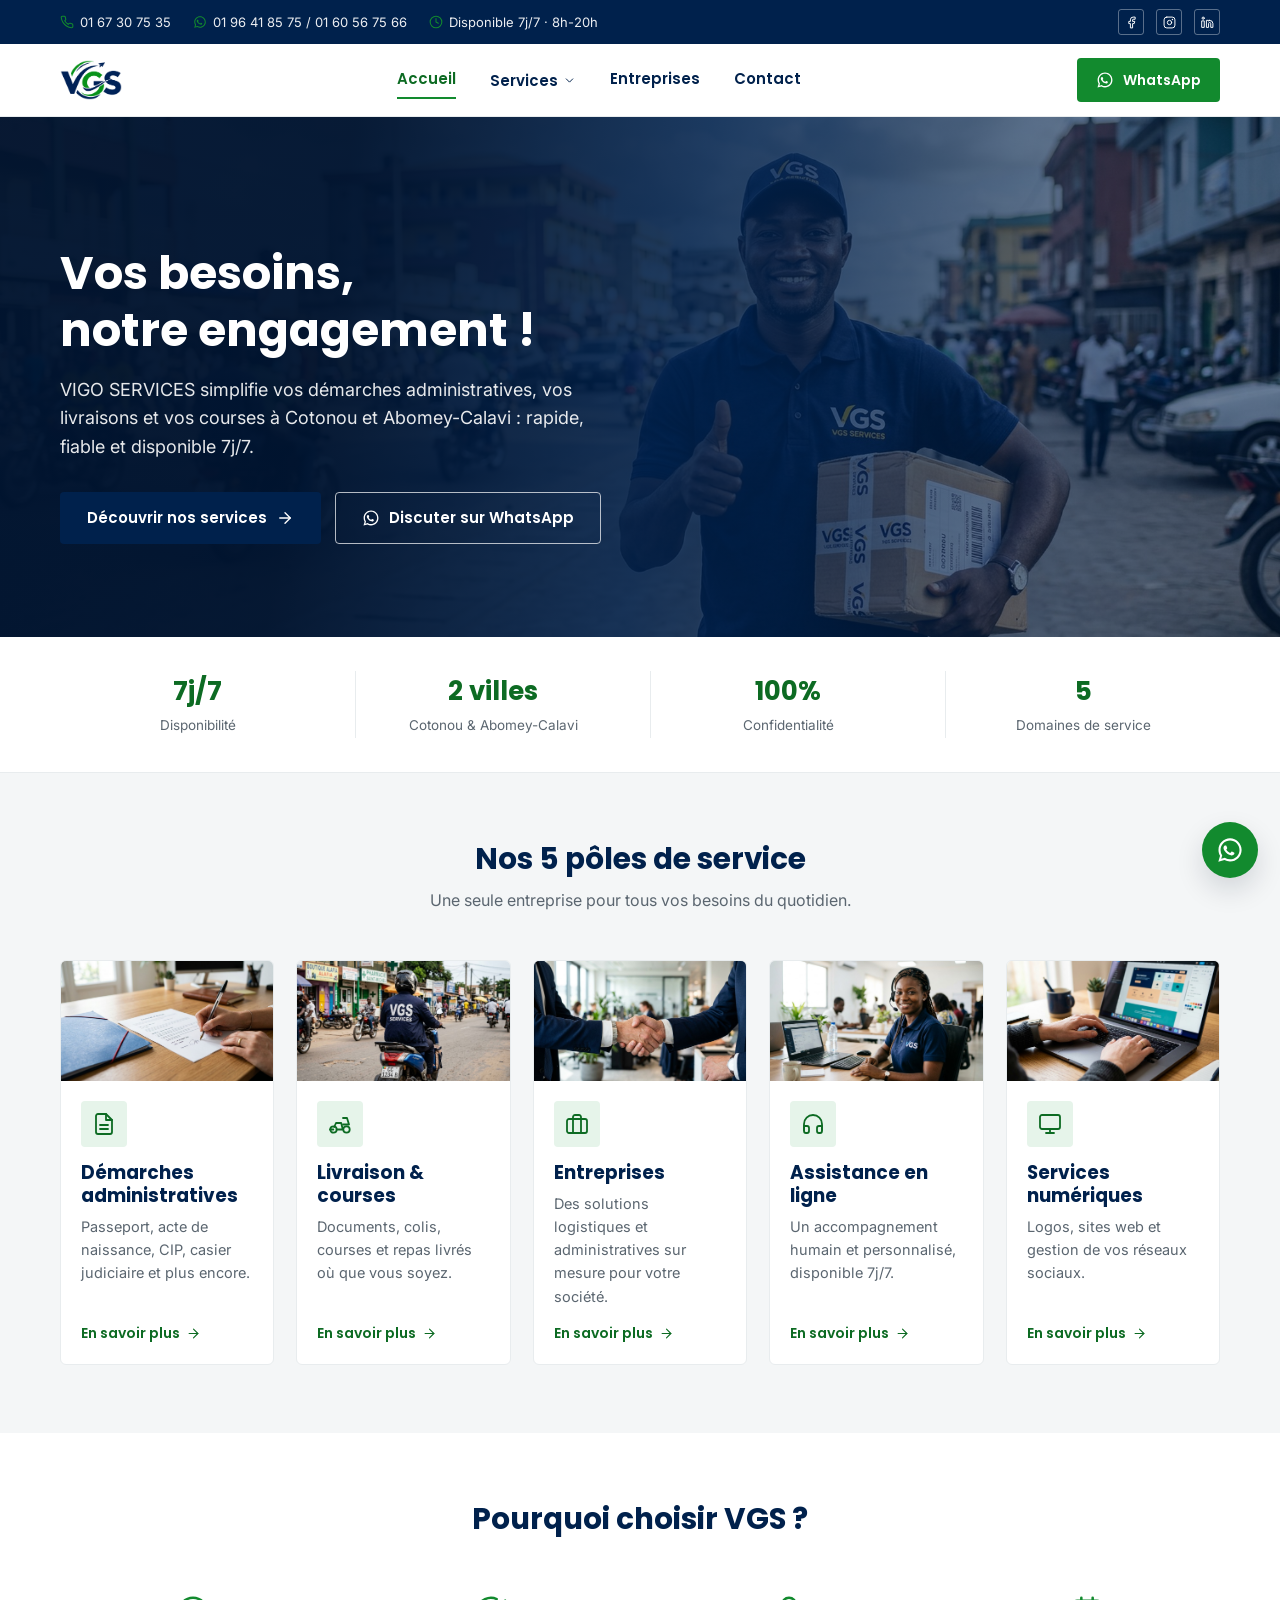
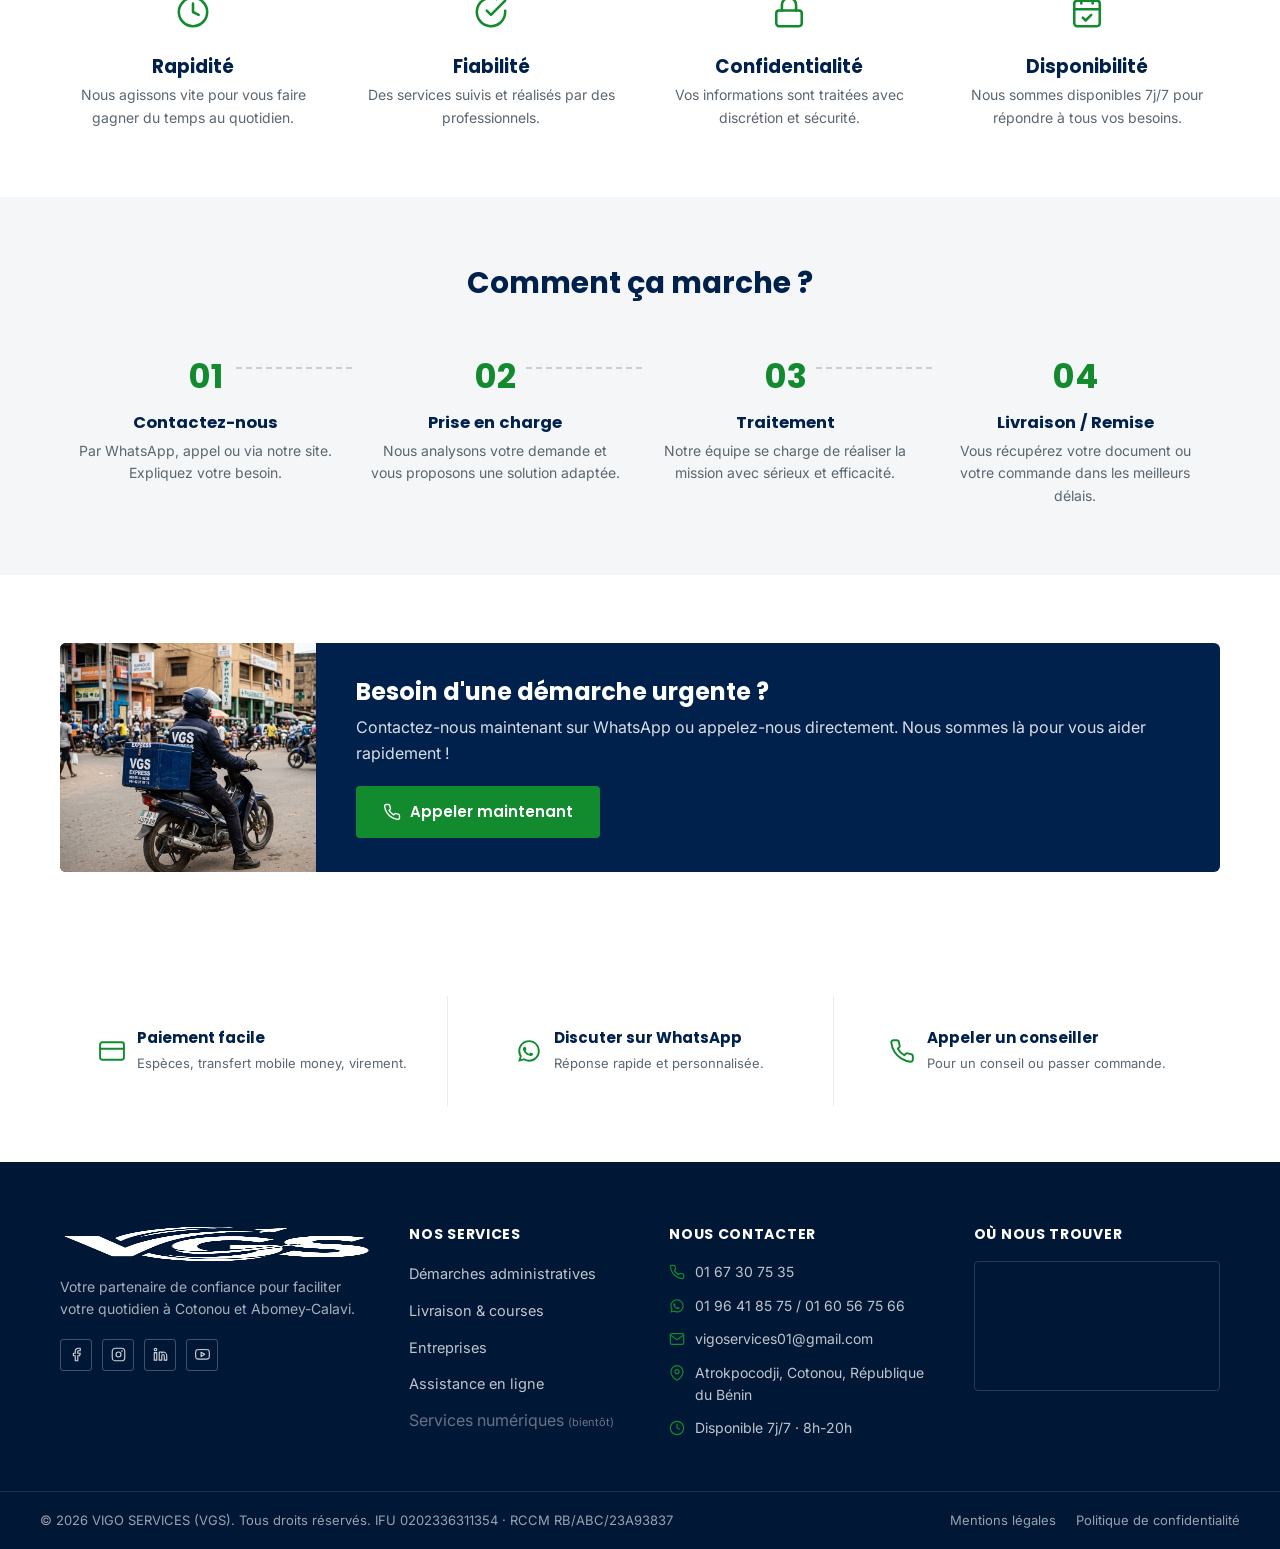
==== index.html @ 1e2d9917 "tz" ====
<!DOCTYPE html>
<html lang="fr">
<head>
<meta charset="UTF-8">
<meta name="viewport" content="width=device-width, initial-scale=1.0">
<title>VIGO SERVICES (VGS) | Vos besoins, notre engagement</title>
<meta name="description" content="VIGO SERVICES facilite vos démarches administratives, vos livraisons et vos courses à Cotonou et Abomey-Calavi. Rapide, fiable, disponible 7j/7.">
<meta name="theme-color" content="#00214C">
<link rel="canonical" href="/">
<meta property="og:type" content="website">
<meta property="og:site_name" content="VIGO SERVICES (VGS)">
<meta property="og:locale" content="fr_FR">
<meta property="og:title" content="VIGO SERVICES (VGS) | Vos besoins, notre engagement">
<meta property="og:description" content="VIGO SERVICES facilite vos démarches administratives, vos livraisons et vos courses à Cotonou et Abomey-Calavi. Rapide, fiable, disponible 7j/7.">
<meta property="og:url" content="/">
<meta property="og:image" content="assets/img/hero-accueil.jpg">
<meta name="twitter:card" content="summary_large_image">
<meta name="twitter:title" content="VIGO SERVICES (VGS) | Vos besoins, notre engagement">
<meta name="twitter:description" content="VIGO SERVICES facilite vos démarches administratives, vos livraisons et vos courses à Cotonou et Abomey-Calavi. Rapide, fiable, disponible 7j/7.">
<meta name="twitter:image" content="assets/img/hero-accueil.jpg">
<link rel="icon" href="assets/img/logo.png">
<link rel="stylesheet" href="styles/main.css">
<link rel="preconnect" href="https://fonts.googleapis.com">
<link rel="preconnect" href="https://fonts.gstatic.com" crossorigin>
<link href="https://fonts.googleapis.com/css2?family=Poppins:wght@600;700&family=Inter:wght@400;500;600&display=swap" rel="stylesheet">
<script type="application/ld+json">
{
  "@context": "https://schema.org",
  "@type": "LocalBusiness",
  "name": "VIGO SERVICES (VGS)",
  "image": "assets/img/hero-accueil.jpg",
  "telephone": "+2290167307535",
  "email": "vigoservices01@gmail.com",
  "address": {
    "@type": "PostalAddress",
    "streetAddress": "Atrokpocodji",
    "addressLocality": "Cotonou",
    "addressCountry": "BJ"
  },
  "areaServed": [
    "Cotonou",
    "Abomey-Calavi"
  ],
  "openingHoursSpecification": {
    "@type": "OpeningHoursSpecification",
    "dayOfWeek": [
      "Monday",
      "Tuesday",
      "Wednesday",
      "Thursday",
      "Friday",
      "Saturday",
      "Sunday"
    ],
    "opens": "08:00",
    "closes": "20:00"
  },
  "url": "/"
}
</script>
</head>
<body>

  <div class="topbar">
    <div class="container">
      <div class="topbar__group">
        <span class="topbar__item"><svg class="icon" aria-hidden="true"><use href="assets/icons.svg#icon-phone"></use></svg><a href="tel:+2290167307535">01 67 30 75 35</a></span>
        <span class="topbar__item"><svg class="icon" aria-hidden="true"><use href="assets/icons.svg#icon-whatsapp"></use></svg><a href="https://wa.me/2290196418575" target="_blank" rel="noopener">01 96 41 85 75 / 01 60 56 75 66</a></span>
        <span class="topbar__item"><svg class="icon" aria-hidden="true"><use href="assets/icons.svg#icon-clock"></use></svg>Disponible 7j/7 · 8h-20h</span>
      </div>
      <div class="topbar__social">
        <a href="#" aria-label="Facebook"><svg class="icon" aria-hidden="true"><use href="assets/icons.svg#icon-facebook"></use></svg></a>
        <a href="#" aria-label="Instagram"><svg class="icon" aria-hidden="true"><use href="assets/icons.svg#icon-instagram"></use></svg></a>
        <a href="#" aria-label="LinkedIn"><svg class="icon" aria-hidden="true"><use href="assets/icons.svg#icon-linkedin"></use></svg></a>
      </div>
    </div>
  </div>

  <header class="header">
    <div class="container">
      <a class="header__logo" href="index.html">
        <img src="assets/img/logo.png" alt="VIGO SERVICES (VGS)" width="640" height="413">
      </a>
      <nav class="nav" aria-label="Navigation principale"><a class="nav__link is-active" href="index.html">Accueil</a>
        <div class="nav__dropdown">
          <button class="nav__dropdown-toggle" aria-haspopup="true" aria-expanded="false" aria-controls="services-menu">Services <svg class="icon" aria-hidden="true"><use href="assets/icons.svg#icon-chevron-down"></use></svg></button>
          <div class="nav__dropdown-menu" id="services-menu">
            <a href="pages/services-administratifs/index.html">Démarches administratives</a><a href="pages/livraison-courses/index.html">Livraison & Courses</a><span class="nav__dropdown-menu-disabled">Services numériques <span class="badge-soon">(bientôt)</span></span>
          </div>
        </div><a class="nav__link" href="pages/entreprises/index.html">Entreprises</a><a class="nav__link" href="pages/contact/index.html">Contact</a></nav>
      <div class="header__actions">
        <a class="btn btn--accent btn--sm" href="https://wa.me/2290196418575" target="_blank" rel="noopener"><svg class="icon" aria-hidden="true"><use href="assets/icons.svg#icon-whatsapp"></use></svg> WhatsApp</a>
        <button class="header__burger" aria-label="Ouvrir le menu"><svg class="icon" aria-hidden="true"><use href="assets/icons.svg#icon-menu"></use></svg></button>
      </div>
    </div>
  </header>
  
  <div class="mobile-nav">
    <div class="mobile-nav__top">
      <img src="assets/img/logo.png" alt="VGS" width="640" height="413">
      <button class="mobile-nav__close" aria-label="Fermer le menu"><svg class="icon" aria-hidden="true"><use href="assets/icons.svg#icon-close"></use></svg></button>
    </div>
    <a class="mobile-nav__link" href="index.html">Accueil</a>
    <div class="mobile-nav__link">Services</div>
    <div class="mobile-nav__sub">
      <a href="pages/services-administratifs/index.html">Démarches administratives</a>
      <a href="pages/livraison-courses/index.html">Livraison & Courses</a>
    </div>
    <a class="mobile-nav__link" href="pages/entreprises/index.html">Entreprises</a>
    <a class="mobile-nav__link" href="pages/contact/index.html">Contact</a>
    <div class="mobile-nav__cta">
      <a class="btn btn--accent btn--block" href="https://wa.me/2290196418575" target="_blank" rel="noopener"><svg class="icon" aria-hidden="true"><use href="assets/icons.svg#icon-whatsapp"></use></svg> Discuter sur WhatsApp</a>
    </div>
  </div>

  <main>
  <section class="hero">
    <div class="hero__bg" style="background-image:url('assets/img/hero-accueil.jpg')"></div>
    <div class="hero__overlay"></div>
    <div class="container">
      <div class="hero__content">
        <h1>Vos besoins,<br>notre engagement !</h1>
        <p>VIGO SERVICES simplifie vos démarches administratives, vos livraisons et vos courses à Cotonou et Abomey-Calavi : rapide, fiable et disponible 7j/7.</p>
        <div class="hero__actions">
          <a class="btn btn--primary" href="pages/services-administratifs/index.html">Découvrir nos services <svg class="icon" aria-hidden="true"><use href="assets/icons.svg#icon-arrow-right"></use></svg></a>
          <a class="btn btn--outline-light" href="https://wa.me/2290196418575" target="_blank" rel="noopener"><svg class="icon" aria-hidden="true"><use href="assets/icons.svg#icon-whatsapp"></use></svg> Discuter sur WhatsApp</a>
        </div>
      </div>
    </div>
  </section>

  <section class="stats">
    <div class="container">
      <div class="stats__item"><span class="stats__num">7j/7</span><span class="stats__label">Disponibilité</span></div>
      <div class="stats__item"><span class="stats__num">2 villes</span><span class="stats__label">Cotonou & Abomey-Calavi</span></div>
      <div class="stats__item"><span class="stats__num">100%</span><span class="stats__label">Confidentialité</span></div>
      <div class="stats__item"><span class="stats__num">5</span><span class="stats__label">Domaines de service</span></div>
    </div>
  </section>

  <section class="section section--alt">
    <div class="container">
      <div class="section-head">
        <h2>Nos 5 pôles de service</h2>
        <p>Une seule entreprise pour tous vos besoins du quotidien.</p>
      </div>
      <div class="card-grid card-grid--5">
        <div class="svc-card">
          <div class="svc-card__photo"><img src="assets/img/card-administratif.jpg" alt="Démarches administratives" width="1000" height="562" loading="lazy" decoding="async"></div>
          <div class="svc-card__body">
            <div class="svc-card__icon"><svg class="icon" aria-hidden="true"><use href="assets/icons.svg#icon-document"></use></svg></div>
            <h3>Démarches administratives</h3>
            <p>Passeport, acte de naissance, CIP, casier judiciaire et plus encore.</p>
            <a class="link-arrow" href="pages/services-administratifs/index.html">En savoir plus <svg class="icon" aria-hidden="true"><use href="assets/icons.svg#icon-arrow-right"></use></svg></a>
          </div>
        </div>
        <div class="svc-card">
          <div class="svc-card__photo"><img src="assets/img/card-livraison.jpg" alt="Livraison et courses" width="1000" height="562" loading="lazy" decoding="async"></div>
          <div class="svc-card__body">
            <div class="svc-card__icon"><svg class="icon" aria-hidden="true"><use href="assets/icons.svg#icon-delivery"></use></svg></div>
            <h3>Livraison & courses</h3>
            <p>Documents, colis, courses et repas livrés où que vous soyez.</p>
            <a class="link-arrow" href="pages/livraison-courses/index.html">En savoir plus <svg class="icon" aria-hidden="true"><use href="assets/icons.svg#icon-arrow-right"></use></svg></a>
          </div>
        </div>
        <div class="svc-card">
          <div class="svc-card__photo"><img src="assets/img/card-entreprises.jpg" alt="Entreprises" width="1000" height="562" loading="lazy" decoding="async"></div>
          <div class="svc-card__body">
            <div class="svc-card__icon"><svg class="icon" aria-hidden="true"><use href="assets/icons.svg#icon-building"></use></svg></div>
            <h3>Entreprises</h3>
            <p>Des solutions logistiques et administratives sur mesure pour votre société.</p>
            <a class="link-arrow" href="pages/entreprises/index.html">En savoir plus <svg class="icon" aria-hidden="true"><use href="assets/icons.svg#icon-arrow-right"></use></svg></a>
          </div>
        </div>
        <div class="svc-card">
          <div class="svc-card__photo"><img src="assets/img/card-assistance.jpg" alt="Assistance en ligne" width="1000" height="562" loading="lazy" decoding="async"></div>
          <div class="svc-card__body">
            <div class="svc-card__icon"><svg class="icon" aria-hidden="true"><use href="assets/icons.svg#icon-headset"></use></svg></div>
            <h3>Assistance en ligne</h3>
            <p>Un accompagnement humain et personnalisé, disponible 7j/7.</p>
            <a class="link-arrow" href="pages/contact/index.html">En savoir plus <svg class="icon" aria-hidden="true"><use href="assets/icons.svg#icon-arrow-right"></use></svg></a>
          </div>
        </div>
        <div class="svc-card">
          <div class="svc-card__photo"><img src="assets/img/card-numerique.jpg" alt="Services numériques" width="1000" height="562" loading="lazy" decoding="async"></div>
          <div class="svc-card__body">
            <div class="svc-card__icon"><svg class="icon" aria-hidden="true"><use href="assets/icons.svg#icon-monitor"></use></svg></div>
            <h3>Services numériques</h3>
            <p>Logos, sites web et gestion de vos réseaux sociaux.</p>
            <a class="link-arrow" href="pages/contact/index.html">En savoir plus <svg class="icon" aria-hidden="true"><use href="assets/icons.svg#icon-arrow-right"></use></svg></a>
          </div>
        </div>
      </div>
    </div>
  </section>

  <section class="section">
    <div class="container">
      <div class="section-head">
        <h2>Pourquoi choisir VGS ?</h2>
      </div>
      <div class="pillars">
        <div class="pillar">
          <div class="pillar__icon"><svg class="icon" aria-hidden="true"><use href="assets/icons.svg#icon-clock"></use></svg></div>
          <h3>Rapidité</h3>
          <p>Nous agissons vite pour vous faire gagner du temps au quotidien.</p>
        </div>
        <div class="pillar">
          <div class="pillar__icon"><svg class="icon" aria-hidden="true"><use href="assets/icons.svg#icon-check-circle"></use></svg></div>
          <h3>Fiabilité</h3>
          <p>Des services suivis et réalisés par des professionnels.</p>
        </div>
        <div class="pillar">
          <div class="pillar__icon"><svg class="icon" aria-hidden="true"><use href="assets/icons.svg#icon-shield"></use></svg></div>
          <h3>Confidentialité</h3>
          <p>Vos informations sont traitées avec discrétion et sécurité.</p>
        </div>
        <div class="pillar">
          <div class="pillar__icon"><svg class="icon" aria-hidden="true"><use href="assets/icons.svg#icon-calendar-check"></use></svg></div>
          <h3>Disponibilité</h3>
          <p>Nous sommes disponibles 7j/7 pour répondre à tous vos besoins.</p>
        </div>
      </div>
    </div>
  </section>

  <section class="section section--alt">
    <div class="container">
      <div class="section-head">
        <h2>Comment ça marche ?</h2>
      </div>
      <div class="steps">
        <div class="step">
          <span class="step__num">01</span>
          <h3>Contactez-nous</h3>
          <p>Par WhatsApp, appel ou via notre site. Expliquez votre besoin.</p>
        </div>
        <div class="step">
          <span class="step__num">02</span>
          <h3>Prise en charge</h3>
          <p>Nous analysons votre demande et vous proposons une solution adaptée.</p>
        </div>
        <div class="step">
          <span class="step__num">03</span>
          <h3>Traitement</h3>
          <p>Notre équipe se charge de réaliser la mission avec sérieux et efficacité.</p>
        </div>
        <div class="step">
          <span class="step__num">04</span>
          <h3>Livraison / Remise</h3>
          <p>Vous récupérez votre document ou votre commande dans les meilleurs délais.</p>
        </div>
      </div>
    </div>
  </section>

  <section class="section">
    <div class="container">
      <div class="cta-banner">
        <div class="cta-banner__photo"><img src="assets/img/cta-urgence.jpg" alt="Coursier VGS" width="1000" height="750" loading="lazy" decoding="async"></div>
        <div class="cta-banner__body">
          <h2>Besoin d'une démarche urgente ?</h2>
          <p>Contactez-nous maintenant sur WhatsApp ou appelez-nous directement. Nous sommes là pour vous aider rapidement !</p>
          <a class="btn btn--accent" href="tel:+2290167307535"><svg class="icon" aria-hidden="true"><use href="assets/icons.svg#icon-phone"></use></svg> Appeler maintenant</a>
        </div>
      </div>
    </div>
  </section>

  <section style="padding:56px 0">
    <div class="container">
      <div class="mini-actions">
        <div class="mini-action"><svg class="icon" aria-hidden="true"><use href="assets/icons.svg#icon-card"></use></svg><div><strong>Paiement facile</strong><span>Espèces, transfert mobile money, virement.</span></div></div>
        <div class="mini-action"><svg class="icon" aria-hidden="true"><use href="assets/icons.svg#icon-whatsapp"></use></svg><div><strong>Discuter sur WhatsApp</strong><span>Réponse rapide et personnalisée.</span></div></div>
        <div class="mini-action"><svg class="icon" aria-hidden="true"><use href="assets/icons.svg#icon-phone"></use></svg><div><strong>Appeler un conseiller</strong><span>Pour un conseil ou passer commande.</span></div></div>
      </div>
    </div>
  </section>
  

  </main>

  <footer class="footer">
    <div class="container">
      <div class="footer__brand">
        <img src="assets/img/logo-white.png" alt="VGS" width="640" height="413" loading="lazy" decoding="async">
        <p>Votre partenaire de confiance pour faciliter votre quotidien à Cotonou et Abomey-Calavi.</p>
        <div class="footer__social">
          <a href="#" aria-label="Facebook"><svg class="icon" aria-hidden="true"><use href="assets/icons.svg#icon-facebook"></use></svg></a>
          <a href="#" aria-label="Instagram"><svg class="icon" aria-hidden="true"><use href="assets/icons.svg#icon-instagram"></use></svg></a>
          <a href="#" aria-label="LinkedIn"><svg class="icon" aria-hidden="true"><use href="assets/icons.svg#icon-linkedin"></use></svg></a>
          <a href="#" aria-label="YouTube"><svg class="icon" aria-hidden="true"><use href="assets/icons.svg#icon-youtube"></use></svg></a>
        </div>
      </div>
      <div>
        <h4>Nos services</h4>
        <ul>
          <li><a href="pages/services-administratifs/index.html">Démarches administratives</a></li>
          <li><a href="pages/livraison-courses/index.html">Livraison & courses</a></li>
          <li><a href="pages/entreprises/index.html">Entreprises</a></li>
          <li><a href="pages/contact/index.html">Assistance en ligne</a></li>
          <li><span class="footer__disabled">Services numériques <span class="badge-soon">(bientôt)</span></span></li>
        </ul>
      </div>
      <div>
        <h4>Nous contacter</h4>
        <ul class="footer__contact">
          <li><svg class="icon" aria-hidden="true"><use href="assets/icons.svg#icon-phone"></use></svg><span>01 67 30 75 35</span></li>
          <li><svg class="icon" aria-hidden="true"><use href="assets/icons.svg#icon-whatsapp"></use></svg><span>01 96 41 85 75 / 01 60 56 75 66</span></li>
          <li><svg class="icon" aria-hidden="true"><use href="assets/icons.svg#icon-mail"></use></svg><span>vigoservices01@gmail.com</span></li>
          <li><svg class="icon" aria-hidden="true"><use href="assets/icons.svg#icon-map-pin"></use></svg><span>Atrokpocodji, Cotonou, République du Bénin</span></li>
          <li><svg class="icon" aria-hidden="true"><use href="assets/icons.svg#icon-clock"></use></svg><span>Disponible 7j/7 · 8h-20h</span></li>
        </ul>
      </div>
      <div>
        <h4>Où nous trouver</h4>
        <div class="footer__map">
          <iframe src="https://www.google.com/maps?q=Atrokpocodji,Cotonou,Benin&output=embed" loading="lazy" referrerpolicy="no-referrer-when-downgrade" title="Localisation VIGO SERVICES"></iframe>
        </div>
      </div>
    </div>
    <div class="footer__bottom">
      <div class="container">
        <p>© 2026 VIGO SERVICES (VGS). Tous droits réservés. IFU 0202336311354 · RCCM RB/ABC/23A93837</p>
        <div class="footer__bottom-links">
          <a href="#">Mentions légales</a>
          <a href="#">Politique de confidentialité</a>
        </div>
      </div>
    </div>
  </footer>
  <a class="float-whatsapp" href="https://wa.me/2290196418575" target="_blank" rel="noopener" aria-label="Discuter sur WhatsApp"><svg class="icon" aria-hidden="true"><use href="assets/icons.svg#icon-whatsapp"></use></svg></a>
  <script src="script/main.js"></script>
</body>
</html>
---- styles/main.css ----
/* =========================================================================
   VIGO SERVICES (VGS) | Feuille de style principale
   Design system institutionnel : couleurs, typographies, composants
   partagés par toutes les pages du site.
   ========================================================================= */

/* ---------- Variables ---------- */
:root {
  /* Couleurs de marque */
  --navy: #00214C;
  --navy-dark: #001736;
  --navy-mid: #0A2E5C;
  --green: #128A2E;
  --green-dark: #0D6B23;
  --green-pale: #E6F4EA;

  /* Neutres */
  --white: #FFFFFF;
  --grey-100: #F4F6F7;
  --grey-200: #E8ECEE;
  --grey-300: #C9D0D6;
  --grey-600: #5B6670;
  --grey-900: #1A1F26;

  /* Sémantiques */
  --red: #B3261E;

  /* Typographie */
  --font-heading: 'Poppins', 'Montserrat', 'Segoe UI', Arial, sans-serif;
  --font-body: 'Inter', 'Open Sans', 'Segoe UI', Arial, sans-serif;

  /* Rayons : ton institutionnel, sobre, peu arrondi */
  --radius-sm: 3px;
  --radius-md: 4px;
  --radius-lg: 6px;

  /* Ombres légères */
  --shadow-sm: 0 1px 3px rgba(0, 20, 45, 0.08);
  --shadow-md: 0 6px 18px rgba(0, 20, 45, 0.10);
  --shadow-lg: 0 12px 28px rgba(0, 20, 45, 0.14);

  /* Largeurs */
  --container: 1200px;
  --container-pad: clamp(16px, 4vw, 20px);

  /* Espacements de section — fluides, un seul token pour tous les écrans */
  --section-py: clamp(40px, 3.6vw + 22px, 88px);
  --section-gap-head: clamp(28px, 2.4vw + 16px, 48px);

  /* Grille fluide de cartes : nombre de colonnes ajusté par largeur mini de carte */
  --card-min: 240px;
}

/* ---------- Réinitialisation de base ---------- */
* { box-sizing: border-box; }
html { scroll-behavior: smooth; }
body {
  margin: 0;
  font-family: var(--font-body);
  color: var(--grey-900);
  background: var(--white);
  line-height: 1.6;
  -webkit-font-smoothing: antialiased;
}
img { max-width: 100%; display: block; }
.icon { width: 1em; height: 1em; display: inline-block; vertical-align: middle; flex-shrink: 0; }
a { color: inherit; text-decoration: none; }
ul { margin: 0; padding: 0; list-style: none; }
h1, h2, h3, h4 {
  font-family: var(--font-heading);
  color: var(--navy);
  margin: 0 0 14px;
  line-height: 1.25;
  font-weight: 700;
}
h1 { font-size: clamp(28px, 1.6vw + 24px, 42px); }
h2 { font-size: clamp(22px, 0.9vw + 18px, 30px); }
h3 { font-size: clamp(17px, 0.2vw + 16px, 19px); }
p { margin: 0 0 16px; color: var(--grey-600); }
button { font-family: inherit; cursor: pointer; }

.container {
  max-width: var(--container);
  margin: 0 auto;
  padding: 0 var(--container-pad);
}

.section {
  padding: var(--section-py) 0;
}
.section--alt { background: var(--grey-100); }
.section--navy { background: var(--navy); color: var(--white); }

.section-head {
  text-align: center;
  max-width: 640px;
  margin: 0 auto var(--section-gap-head);
}
.section-head h2 { margin-bottom: 10px; }
.section-head p { margin: 0; }
.section-head .eyebrow {
  display: inline-block;
  font-family: var(--font-heading);
  font-size: 12px;
  font-weight: 700;
  letter-spacing: 0.08em;
  text-transform: uppercase;
  color: var(--green-dark);
  background: var(--green-pale);
  padding: 5px 14px;
  border-radius: var(--radius-sm);
  margin-bottom: 14px;
}

/* ---------- Boutons ---------- */
.btn {
  display: inline-flex;
  align-items: center;
  gap: 9px;
  padding: 13px 26px;
  border-radius: var(--radius-md);
  font-family: var(--font-heading);
  font-weight: 600;
  font-size: 15px;
  border: 1.5px solid transparent;
  white-space: nowrap;
  /* transition + :active feedback are defined once, in the Motion Design section below */
}
.btn svg { width: 18px; height: 18px; flex-shrink: 0; }

.btn--primary { background: var(--navy); color: var(--white); }
.btn--primary:hover { background: var(--navy-dark); }

.btn--accent { background: var(--green); color: var(--white); }
.btn--accent:hover { background: var(--green-dark); }

.btn--outline { background: transparent; color: var(--navy); border-color: var(--navy); }
.btn--outline:hover { background: var(--navy); color: var(--white); }

.btn--outline-light { background: transparent; color: var(--white); border-color: rgba(255,255,255,0.7); }
.btn--outline-light:hover { background: var(--white); color: var(--navy); }

.btn--block { width: 100%; justify-content: center; }
.btn--sm { padding: 10px 18px; font-size: 14px; }

.link-arrow {
  display: inline-flex;
  align-items: center;
  gap: 6px;
  color: var(--green-dark);
  font-weight: 600;
  font-size: 14px;
  font-family: var(--font-heading);
}
.link-arrow svg { width: 15px; height: 15px; transition: transform 0.15s ease; }
.link-arrow:hover svg { transform: translateX(3px); }

/* ---------- Barre supérieure ---------- */
.topbar {
  background: var(--navy);
  color: var(--white);
  font-size: 13px;
}
.topbar .container {
  display: flex;
  align-items: center;
  justify-content: space-between;
  padding-top: 9px;
  padding-bottom: 9px;
  flex-wrap: wrap;
  gap: 8px;
}
.topbar__group { display: flex; align-items: center; gap: 22px; flex-wrap: wrap; }
.topbar__item { display: flex; align-items: center; gap: 6px; color: rgba(255,255,255,0.92); }
.topbar__item svg { width: 14px; height: 14px; color: var(--green); flex-shrink: 0; }
.topbar__item a { color: inherit; }
.topbar__item a:hover { color: var(--green); }
.topbar__social { display: flex; align-items: center; gap: 12px; }
.topbar__social a {
  width: 26px; height: 26px;
  display: flex; align-items: center; justify-content: center;
  border: 1px solid rgba(255,255,255,0.35);
  border-radius: var(--radius-sm);
  color: var(--white);
}
.topbar__social a svg { width: 13px; height: 13px; }
.topbar__social a:hover { background: var(--green); border-color: var(--green); }

/* ---------- En-tête / navigation ---------- */
.header {
  background: var(--white);
  border-bottom: 1px solid var(--grey-200);
  position: sticky;
  top: 0;
  z-index: 100;
}
.header .container {
  display: flex;
  align-items: center;
  justify-content: space-between;
  padding-top: 14px;
  padding-bottom: 14px;
  gap: 24px;
}
.header__logo { display: flex; align-items: center; }
.header__logo img { height: 40px; width: auto; }

.nav { display: flex; align-items: center; gap: 34px; }
.nav__link {
  font-family: var(--font-heading);
  font-weight: 600;
  font-size: 15px;
  color: var(--navy);
  padding: 6px 0;
  border-bottom: 2px solid transparent;
}
.nav__link:hover { color: var(--green-dark); }
.nav__link.is-active { color: var(--green-dark); border-bottom-color: var(--green); }

.nav__dropdown { position: relative; }
.nav__dropdown-toggle {
  display: flex; align-items: center; gap: 5px;
  font-family: var(--font-heading); font-weight: 600; font-size: 15px;
  color: var(--navy); background: none; border: none; padding: 6px 0;
}
.nav__dropdown-toggle svg { width: 13px; height: 13px; }
.nav__dropdown-toggle.is-active { color: var(--green-dark); }
.nav__dropdown-menu {
  position: absolute;
  top: 100%; left: -16px;
  background: var(--white);
  border: 1px solid var(--grey-200);
  border-radius: var(--radius-md);
  box-shadow: var(--shadow-md);
  padding: 8px;
  min-width: 240px;
  opacity: 0;
  visibility: hidden;
  transform: translateY(6px);
  /* transition defined once, in the Motion Design section below */
}
.nav__dropdown-menu-disabled {
  display: block;
  padding: 10px 12px;
  font-size: 14.5px;
  color: var(--grey-300);
  cursor: default;
}
.badge-soon { font-size: 11px; }
.footer__disabled { color: rgba(255, 255, 255, 0.4); cursor: default; }
.nav__dropdown:hover .nav__dropdown-menu,
.nav__dropdown:focus-within .nav__dropdown-menu {
  opacity: 1; visibility: visible; transform: translateY(0);
}
.nav__dropdown:hover .nav__dropdown-toggle svg { transform: rotate(180deg); }
.nav__dropdown-menu a {
  display: block;
  padding: 10px 12px;
  border-radius: var(--radius-sm);
  font-size: 14.5px;
  color: var(--grey-900);
}
.nav__dropdown-menu a:hover { background: var(--grey-100); color: var(--green-dark); }

.header__actions { display: flex; align-items: center; gap: 16px; }
.header__burger {
  display: none;
  width: 40px; height: 40px;
  border: 1px solid var(--grey-300);
  border-radius: var(--radius-sm);
  background: var(--white);
  align-items: center; justify-content: center;
}
.header__burger svg { width: 20px; height: 20px; color: var(--navy); }

/* ---------- Menu mobile ---------- */
.mobile-nav {
  display: none;
  position: fixed; inset: 0;
  background: var(--white);
  z-index: 200;
  padding: 20px;
  overflow-y: auto;
}
.mobile-nav.is-open { display: block; }
.mobile-nav__top { display: flex; align-items: center; justify-content: space-between; margin-bottom: 24px; }
.mobile-nav__top img { height: 32px; }
.mobile-nav__close {
  width: 38px; height: 38px; border: 1px solid var(--grey-300); border-radius: var(--radius-sm);
  background: none; display: flex; align-items: center; justify-content: center;
}
.mobile-nav__close svg { width: 18px; height: 18px; }
.mobile-nav__link {
  display: block; padding: 15px 4px; font-family: var(--font-heading);
  font-weight: 600; font-size: 17px; color: var(--navy); border-bottom: 1px solid var(--grey-200);
}
.mobile-nav__sub { padding-left: 16px; }
.mobile-nav__sub a { display: block; padding: 11px 4px; font-size: 15px; color: var(--grey-600); }
.mobile-nav__cta { margin-top: 22px; }

/* ---------- Fil d'ariane ---------- */
.breadcrumb {
  font-size: 13px;
  color: rgba(255,255,255,0.75);
  display: flex; align-items: center; gap: 8px;
  margin-bottom: 20px;
}
.breadcrumb a { color: rgba(255,255,255,0.85); }
.breadcrumb a:hover { color: var(--white); }

/* ---------- Bandeau de page (hero secondaire) ---------- */
.page-hero {
  position: relative;
  background: var(--navy);
  color: var(--white);
  padding: clamp(32px, 2.4vw + 22px, 48px) 0 clamp(40px, 3vw + 28px, 64px);
  overflow: hidden;
}
.page-hero__bg {
  position: absolute; inset: 0;
  background-size: cover;
  background-position: center;
}
.page-hero__overlay {
  position: absolute; inset: 0;
  background: linear-gradient(100deg, rgba(0,33,76,0.95) 30%, rgba(0,33,76,0.62) 66%, rgba(0,33,76,0.38) 100%);
}
.page-hero__content { position: relative; max-width: 620px; }
.page-hero h1 { color: var(--white); font-size: clamp(25px, 2vw + 18px, 36px); margin-bottom: 14px; }
.page-hero p { color: rgba(255,255,255,0.88); font-size: clamp(15px, 0.3vw + 14px, 17px); margin-bottom: 26px; }

/* ---------- Hero d'accueil ---------- */
.hero {
  position: relative;
  color: var(--white);
  overflow: hidden;
}
.hero__bg { position: absolute; inset: 0; background-size: cover; background-position: center 30%; }
.hero__overlay {
  position: absolute; inset: 0;
  background: linear-gradient(100deg, rgba(0,20,48,0.97) 26%, rgba(0,33,76,0.88) 52%, rgba(0,33,76,0.62) 78%, rgba(0,33,76,0.45) 100%);
}
.hero__content { position: relative; max-width: 560px; padding: clamp(64px, 9vw + 12px, 132px) 0 clamp(52px, 6vw + 16px, 104px); }
.hero h1 { color: var(--white); font-size: clamp(29px, 3.6vw + 16px, 46px); margin-bottom: 16px; }
.hero p { color: rgba(255,255,255,0.9); font-size: clamp(15.5px, 0.5vw + 14px, 18px); margin-bottom: 30px; }
.hero__actions { display: flex; gap: 14px; flex-wrap: wrap; }

/* ---------- Bandeau de confiance / stats ---------- */
.stats {
  background: var(--white);
  border-bottom: 1px solid var(--grey-200);
}
.stats .container {
  display: grid;
  grid-template-columns: repeat(4, 1fr);
  gap: 20px;
  padding-top: 34px;
  padding-bottom: 34px;
}
.stats__item { text-align: center; border-left: 1px solid var(--grey-200); }
.stats__item:first-child { border-left: none; }
.stats__num { font-family: var(--font-heading); font-weight: 700; font-size: 26px; color: var(--green-dark); display: block; }
.stats__num--text { font-size: 20px; }
.stats__label { font-size: 13.5px; color: var(--grey-600); }

/* ---------- Bloc de 3 chiffres-clés (encadré) ---------- */
.trio-stats {
  display: grid;
  grid-template-columns: repeat(3, 1fr);
  gap: 20px;
  text-align: center;
  background: var(--white);
  border: 1px solid var(--grey-200);
  border-radius: var(--radius-lg);
  padding: 34px 20px;
}

/* ---------- Grille de cartes services ---------- */
.card-grid {
  display: grid;
  grid-template-columns: repeat(4, 1fr);
  gap: 22px;
}
.card-grid--5 { grid-template-columns: repeat(5, 1fr); }
.card-grid--2 { grid-template-columns: repeat(2, 1fr); }
.card-grid--3 { grid-template-columns: repeat(3, 1fr); }

.svc-card {
  background: var(--white);
  border: 1px solid var(--grey-200);
  border-radius: var(--radius-lg);
  overflow: hidden;
  display: flex;
  flex-direction: column;
  /* transition defined once, in the Motion Design section below */
}
.svc-card:hover { box-shadow: var(--shadow-md); border-color: transparent; }
.svc-card__photo { aspect-ratio: 16 / 9; overflow: hidden; }
.svc-card__photo img { width: 100%; height: 100%; object-fit: cover; }
.svc-card__body { padding: 20px; display: flex; flex-direction: column; flex: 1; }
.svc-card__icon {
  width: 46px; height: 46px;
  background: var(--green-pale);
  border-radius: var(--radius-md);
  display: flex; align-items: center; justify-content: center;
  margin-bottom: 14px;
}
.svc-card__icon svg { width: 24px; height: 24px; color: var(--green-dark); }
.svc-card__body h3 { margin-bottom: 8px; }
.svc-card__body p { font-size: 14.5px; flex: 1; margin-bottom: 14px; }

/* Carte simple à coche (listes de documents) */
.check-grid {
  display: grid;
  grid-template-columns: repeat(3, 1fr);
  gap: 18px;
}
.check-card {
  background: var(--white);
  border: 1px solid var(--grey-200);
  border-radius: var(--radius-lg);
  padding: 20px 20px 20px 54px;
  position: relative;
}
.check-card__mark {
  position: absolute; left: 18px; top: 20px;
  width: 24px; height: 24px;
  background: var(--green-pale);
  border-radius: 50%;
  display: flex; align-items: center; justify-content: center;
}
.check-card__mark svg { width: 13px; height: 13px; color: var(--green-dark); }
.check-card h3 { font-size: 16px; margin-bottom: 4px; }
.check-card p { font-size: 13.5px; margin: 0; }

/* ---------- Piliers (icône + texte, sans carte) ---------- */
.pillars {
  display: grid;
  grid-template-columns: repeat(4, 1fr);
  gap: 32px;
}
.pillar { text-align: center; }
.pillar__icon {
  width: 54px; height: 54px;
  margin: 0 auto 16px;
  display: flex; align-items: center; justify-content: center;
}
.pillar__icon svg { width: 34px; height: 34px; color: var(--green); }
.pillar h3 { margin-bottom: 6px; }
.pillar p { font-size: 14px; margin: 0; }

/* ---------- Étapes numérotées ---------- */
.steps {
  display: grid;
  grid-template-columns: repeat(4, 1fr);
  gap: 0;
  position: relative;
}
.steps--3 { grid-template-columns: repeat(3, 1fr); }
.step { text-align: center; padding: 0 18px; position: relative; }
.step__num {
  font-family: var(--font-heading);
  font-weight: 700;
  font-size: 34px;
  color: var(--green);
  display: block;
  margin-bottom: 10px;
}
.step h3 { font-size: 16.5px; margin-bottom: 6px; }
.step p { font-size: 14px; margin: 0; }
.step::after {
  content: '';
  position: absolute;
  top: 18px; right: -2px;
  width: 40%;
  border-top: 2px dashed var(--grey-300);
  display: none;
}
@media (min-width: 1024px) {
  .step:not(:last-child)::after { display: block; }
}

/* ---------- Bloc CTA fort ---------- */
.cta-banner {
  background: var(--navy);
  color: var(--white);
  border-radius: var(--radius-lg);
  overflow: hidden;
  display: grid;
  grid-template-columns: clamp(200px, 20vw, 280px) 1fr;
  align-items: center;
}
.cta-banner__photo { height: 100%; min-height: 190px; }
.cta-banner__photo img { width: 100%; height: 100%; object-fit: cover; display: block; }
.cta-banner__body { padding: 34px 40px; }
.cta-banner__body h2 { color: var(--white); font-size: 24px; margin-bottom: 8px; }
.cta-banner__body p { color: rgba(255,255,255,0.85); margin-bottom: 20px; }
.cta-banner--plain { grid-template-columns: 1fr; text-align: center; padding: 46px 30px; }
.cta-banner--plain .cta-banner__body { padding: 0; max-width: 560px; margin: 0 auto; }

/* ---------- Mini-actions avant footer ---------- */
.mini-actions {
  display: grid;
  grid-template-columns: repeat(3, 1fr);
}
.mini-action {
  display: flex; align-items: center; justify-content: center; gap: 12px;
  padding: 30px 20px;
  border-left: 1px solid var(--grey-200);
  text-align: left;
}
.mini-action:first-child { border-left: none; }
.mini-action svg { width: 26px; height: 26px; color: var(--green); flex-shrink: 0; }
.mini-action strong { display: block; font-family: var(--font-heading); color: var(--navy); font-size: 15px; }
.mini-action span { font-size: 13px; color: var(--grey-600); }

/* ---------- FAQ accordéon ---------- */
.faq { max-width: 780px; margin: 0 auto; }
.faq-item {
  border: 1px solid var(--grey-200);
  border-radius: var(--radius-md);
  margin-bottom: 12px;
  background: var(--white);
  overflow: hidden;
}
.faq-item__q {
  width: 100%;
  display: flex; align-items: center; justify-content: space-between;
  padding: 18px 20px;
  background: none; border: none;
  font-family: var(--font-heading); font-weight: 600; font-size: 15.5px;
  color: var(--navy); text-align: left;
}
.faq-item__q svg { width: 18px; height: 18px; color: var(--green); flex-shrink: 0; transition: transform 0.15s ease; }
.faq-item.is-open .faq-item__q svg { transform: rotate(45deg); }
.faq-item__a {
  max-height: 0;
  overflow: hidden;
  transition: max-height 0.2s ease;
  padding: 0 20px;
}
.faq-item.is-open .faq-item__a { max-height: 240px; padding-bottom: 18px; }
.faq-item__a p { margin: 0; font-size: 14.5px; }

/* ---------- Deux colonnes génériques ---------- */
.split {
  display: grid;
  grid-template-columns: 1fr 1fr;
  gap: 56px;
  align-items: center;
}
.split--reverse { direction: rtl; }
.split--reverse > * { direction: ltr; }
.split img { border-radius: var(--radius-lg); width: 100%; }
.split-list { margin-top: 18px; }
.split-list li { display: flex; align-items: flex-start; gap: 10px; margin-bottom: 12px; font-size: 15px; color: var(--grey-900); }
.split-list svg { width: 18px; height: 18px; color: var(--green); flex-shrink: 0; margin-top: 2px; }

/* Photo composition asymétrique (À propos) */
.photo-collage { position: relative; display: grid; grid-template-columns: 1.4fr 1fr; gap: 14px; }
.photo-collage img { border-radius: var(--radius-lg); }
.photo-collage__stack { display: grid; gap: 14px; }

/* ---------- Encadré demande de rappel ---------- */
.callback {
  display: grid;
  grid-template-columns: 1fr 1.2fr;
  gap: 0;
  border-radius: var(--radius-lg);
  overflow: hidden;
}
.callback__intro {
  background: var(--navy-dark);
  color: var(--white);
  padding: 34px;
  border-left: 4px solid var(--green);
}
.callback__intro h3 { color: var(--white); margin-bottom: 8px; }
.callback__intro p { color: rgba(255,255,255,0.82); margin: 0; font-size: 14.5px; }
.callback__form {
  background: var(--white);
  padding: 30px 34px;
  display: grid;
  grid-template-columns: 1fr 1fr;
  gap: 14px;
  align-items: start;
}
.callback__form textarea,
.callback__form input { grid-column: span 1; }
.callback__form .btn { grid-column: span 2; justify-self: start; }
.field--full { grid-column: span 2; }

/* ---------- Formulaires ---------- */
.field { margin-bottom: 18px; }
.field label {
  display: block; font-family: var(--font-heading); font-weight: 600;
  font-size: 14px; color: var(--navy); margin-bottom: 7px;
}
.field input, .field select, .field textarea {
  width: 100%;
  padding: 12px 14px;
  border: 1.5px solid var(--grey-300);
  border-radius: var(--radius-md);
  font-family: var(--font-body);
  font-size: 14.5px;
  color: var(--grey-900);
  background: var(--white);
}
.field input:focus, .field select:focus, .field textarea:focus {
  outline: none; border-color: var(--green);
}
.field textarea { resize: vertical; min-height: 120px; }
.form-grid { display: grid; grid-template-columns: 1fr 1fr; gap: 0 18px; }

/* ---------- Bloc contact ---------- */
.contact-grid {
  display: grid;
  grid-template-columns: 1.3fr 1fr;
  gap: 24px;
  align-items: stretch;
}
.contact-card {
  background: var(--white);
  border: 1px solid var(--grey-200);
  border-radius: var(--radius-lg);
  padding: 32px;
}
.contact-info { display: flex; flex-direction: column; gap: 16px; margin-bottom: 22px; }
.contact-info__item { display: flex; align-items: flex-start; gap: 12px; }
.contact-info__item svg { width: 20px; height: 20px; color: var(--green); flex-shrink: 0; margin-top: 2px; }
.contact-info__item strong { display: block; font-family: var(--font-heading); color: var(--navy); font-size: 14.5px; }
.contact-info__item span { font-size: 14px; color: var(--grey-600); }
.contact-photo { border-radius: var(--radius-lg); overflow: hidden; margin-bottom: 18px; }
.contact-photo img { width: 100%; height: 190px; object-fit: cover; }
.contact-actions { display: flex; gap: 12px; }
.map-frame {
  border: 1px solid var(--grey-200);
  border-radius: var(--radius-lg);
  overflow: hidden;
  height: 380px;
}
.map-frame iframe { width: 100%; height: 100%; border: 0; display: block; }
.map-frame--sm { height: 150px; }

/* ---------- Témoignages ---------- */
.testimonials { display: grid; grid-template-columns: repeat(2, 1fr); gap: 22px; }
.testimonial {
  background: var(--white);
  border: 1px solid var(--grey-200);
  border-radius: var(--radius-lg);
  padding: 26px;
}
.testimonial svg { width: 26px; height: 20px; color: var(--green); margin-bottom: 12px; }
.testimonial p { font-style: italic; color: var(--grey-900); margin-bottom: 16px; font-size: 15px; }
.testimonial strong { display: block; font-family: var(--font-heading); color: var(--navy); font-size: 14.5px; }
.testimonial span { font-size: 13px; color: var(--grey-600); }

/* ---------- Infos légales ---------- */
.legal-box {
  background: var(--white);
  border: 1px solid var(--grey-200);
  border-radius: var(--radius-lg);
  padding: 30px;
  text-align: center;
  max-width: 560px;
  margin: 0 auto;
}
.legal-box__row { display: flex; justify-content: center; gap: 40px; margin: 16px 0; flex-wrap: wrap; }
.legal-box__row div strong { display: block; font-family: var(--font-heading); color: var(--navy); }

/* ---------- Pied de page ---------- */
.footer { background: var(--navy-dark); color: rgba(255,255,255,0.82); }
.footer .container {
  display: grid;
  grid-template-columns: 1.4fr 1fr 1.2fr 1.1fr;
  gap: 36px;
  padding: 64px 20px 40px;
}
.footer__brand img { height: 36px; margin-bottom: 14px; }
.footer__brand p { color: rgba(255,255,255,0.65); font-size: 14px; margin-bottom: 18px; }
.footer h4 {
  color: var(--white); font-size: 14px; text-transform: uppercase;
  letter-spacing: 0.05em; margin-bottom: 18px; font-family: var(--font-heading);
}
.footer ul li { margin-bottom: 11px; }
.footer ul li a { color: rgba(255,255,255,0.75); font-size: 14.5px; }
.footer ul li a:hover { color: var(--green); }
.footer__contact li { display: flex; align-items: flex-start; gap: 10px; font-size: 14px; color: rgba(255,255,255,0.75); }
.footer__contact svg { width: 16px; height: 16px; color: var(--green); flex-shrink: 0; margin-top: 3px; }
.footer__social { display: flex; gap: 10px; }
.footer__social a {
  width: 32px; height: 32px; border: 1px solid rgba(255,255,255,0.25);
  border-radius: var(--radius-sm); display: flex; align-items: center; justify-content: center;
}
.footer__social a svg { width: 15px; height: 15px; }
.footer__social a:hover { background: var(--green); border-color: var(--green); }
.footer__map { border-radius: var(--radius-md); overflow: hidden; height: 130px; border: 1px solid rgba(255,255,255,0.15); }
.footer__map iframe { width: 100%; height: 100%; border: 0; filter: grayscale(0.15); }
.footer__bottom {
  border-top: 1px solid rgba(255,255,255,0.12);
  padding: 18px 20px;
}
.footer__bottom .container {
  display: flex; justify-content: space-between; align-items: center;
  padding: 0; gap: 12px; flex-wrap: wrap;
  grid-template-columns: none;
}
.footer__bottom p { margin: 0; font-size: 13px; color: rgba(255,255,255,0.6); }
.footer__bottom-links { display: flex; gap: 20px; }
.footer__bottom-links a { font-size: 13px; color: rgba(255,255,255,0.6); }
.footer__bottom-links a:hover { color: var(--white); }

/* ---------- Bouton WhatsApp flottant ---------- */
.float-whatsapp {
  position: fixed;
  right: 22px; bottom: 22px;
  width: 56px; height: 56px;
  background: var(--green);
  border-radius: 50%;
  display: flex; align-items: center; justify-content: center;
  box-shadow: var(--shadow-lg);
  z-index: 150;
  /* transition + idle pulse defined once, in the Motion Design section below */
}
.float-whatsapp svg { width: 28px; height: 28px; color: var(--white); }

/* =========================================================================
   MOTION DESIGN & MICRO-INTERACTIONS — Phase 5
   ---------------------------------------------------------------------
   Un seul langage de mouvement pour tout le site : mêmes courbes, mêmes
   durées, mêmes intentions. Chaque transition confirme une action,
   oriente le regard ou indique un état — jamais de décoration gratuite.

   Sommaire :
     1. Jetons d'animation (durées, courbes)
     2. Accessibilité — prefers-reduced-motion & focus clavier
     3. Boutons — hover / active / focus / disabled
     4. Liens & icônes de navigation
     5. Cartes (services, checklist, témoignages)
     6. Piliers, étapes, mini-actions
     7. Champs de formulaire — focus / survol / validation
     8. En-tête au scroll & menu mobile
     9. Bouton WhatsApp flottant
     10. Apparitions au scroll (moteur générique .reveal)
   ========================================================================= */

/* ---------- 1. Jetons d'animation ---------- */
:root {
  --ease-out: cubic-bezier(0.16, 1, 0.3, 1);
  --ease-in-out: cubic-bezier(0.65, 0, 0.35, 1);
  --dur-fast: 180ms;   /* hover ponctuel (icônes, liens) */
  --dur-base: 260ms;   /* changement d'état (boutons, cartes simples) */
  --dur-slow: 450ms;   /* cartes riches, menu, en-tête */
  --dur-reveal: 650ms; /* apparitions au scroll */
  --reveal-distance: 22px;
}

/* ---------- 2. Accessibilité — clavier ---------- */
a:focus-visible, button:focus-visible, input:focus-visible,
select:focus-visible, textarea:focus-visible {
  outline: 2px solid var(--green);
  outline-offset: 2px;
}

/* ---------- 3. Boutons ----------
   Hover : légère élévation + ombre — le bouton "répond" au curseur.
   Active : retour au plat, transition très courte — sensation de clic.
   Disabled : plus aucun mouvement, opacité réduite. */
.btn {
  transition: background var(--dur-base) var(--ease-out),
              color var(--dur-base) var(--ease-out),
              border-color var(--dur-base) var(--ease-out),
              box-shadow var(--dur-base) var(--ease-out),
              transform var(--dur-fast) var(--ease-out);
}
.btn--primary:hover, .btn--accent:hover,
.btn--outline:hover, .btn--outline-light:hover {
  transform: translateY(-2px);
  box-shadow: var(--shadow-md);
}
.btn:active { transform: translateY(0); box-shadow: var(--shadow-sm); transition-duration: 90ms; }
.btn:disabled, .btn[disabled] {
  opacity: 0.55; cursor: not-allowed; box-shadow: none; transform: none;
}
.btn svg { transition: transform var(--dur-base) var(--ease-out); }

/* ---------- 4. Liens & icônes de navigation ---------- */
.nav__link {
  transition: color var(--dur-base) var(--ease-out), border-color var(--dur-base) var(--ease-out);
}
.nav__link:hover:not(.is-active) { border-bottom-color: rgba(18, 138, 46, 0.35); }

.nav__dropdown-toggle { transition: color var(--dur-base) var(--ease-out); }
.nav__dropdown-toggle:hover { color: var(--green-dark); }
.nav__dropdown-toggle svg { transition: transform var(--dur-base) var(--ease-out); }
.nav__dropdown-menu {
  transition: opacity var(--dur-base) var(--ease-out),
              transform var(--dur-base) var(--ease-out),
              visibility var(--dur-base);
}
.nav__dropdown-menu a { transition: background var(--dur-fast) var(--ease-out), color var(--dur-fast) var(--ease-out); }

.link-arrow svg { transition: transform var(--dur-base) var(--ease-out); }

.footer ul li a, .footer__bottom-links a, .breadcrumb a, .topbar__item a {
  transition: color var(--dur-base) var(--ease-out);
}
.topbar__social a, .footer__social a {
  transition: background var(--dur-base) var(--ease-out),
              border-color var(--dur-base) var(--ease-out),
              transform var(--dur-fast) var(--ease-out);
}
.topbar__social a:hover, .footer__social a:hover { transform: translateY(-2px); }

.mobile-nav__link, .mobile-nav__sub a {
  transition: color var(--dur-base) var(--ease-out), padding-left var(--dur-base) var(--ease-out);
}
.mobile-nav__link:hover, .mobile-nav__sub a:hover { padding-left: 4px; color: var(--green-dark); }

/* ---------- 5. Cartes ----------
   Élévation + zoom photo doux : la carte "sort" légèrement de la page,
   l'icône se colore pour confirmer l'interaction. */
.svc-card {
  transition: box-shadow var(--dur-slow) var(--ease-out),
              transform var(--dur-slow) var(--ease-out),
              border-color var(--dur-slow) var(--ease-out);
}
.svc-card:hover { transform: translateY(-6px); }
.svc-card__photo img { transition: transform var(--dur-slow) var(--ease-out); }
.svc-card:hover .svc-card__photo img { transform: scale(1.06); }
.svc-card__icon { transition: background var(--dur-base) var(--ease-out), transform var(--dur-base) var(--ease-out); }
.svc-card__icon svg { transition: color var(--dur-base) var(--ease-out); }
.svc-card:hover .svc-card__icon { background: var(--green); transform: scale(1.06); }
.svc-card:hover .svc-card__icon svg { color: var(--white); }

.check-card { transition: box-shadow var(--dur-base) var(--ease-out), transform var(--dur-base) var(--ease-out); }
.check-card:hover { transform: translateY(-3px); box-shadow: var(--shadow-md); }
.check-card__mark { transition: background var(--dur-base) var(--ease-out), transform var(--dur-base) var(--ease-out); }
.check-card__mark svg { transition: color var(--dur-base) var(--ease-out); }
.check-card:hover .check-card__mark { background: var(--green); transform: scale(1.08); }
.check-card:hover .check-card__mark svg { color: var(--white); }

.testimonial { transition: box-shadow var(--dur-base) var(--ease-out), transform var(--dur-base) var(--ease-out); }
.testimonial:hover { transform: translateY(-3px); box-shadow: var(--shadow-md); }

/* ---------- 6. Piliers, étapes, mini-actions ---------- */
.pillar__icon svg { transition: transform var(--dur-base) var(--ease-out), color var(--dur-base) var(--ease-out); }
.pillar:hover .pillar__icon svg { transform: scale(1.12) rotate(-4deg); color: var(--green-dark); }

.step__num { display: inline-block; transition: transform var(--dur-base) var(--ease-out); }
.step:hover .step__num { transform: translateY(-3px); }

.mini-action { transition: background var(--dur-base) var(--ease-out); }
.mini-action:hover { background: var(--grey-100); }
.mini-action svg { transition: transform var(--dur-base) var(--ease-out); }
.mini-action:hover svg { transform: scale(1.1); }

/* ---------- 7. Champs de formulaire ----------
   Le halo au focus indique clairement le champ actif. Les états
   is-touched + :valid/:invalid s'appuient sur la validation native du
   navigateur : aucune fausse confirmation d'envoi n'est simulée. */
.field input, .field select, .field textarea {
  transition: border-color var(--dur-base) var(--ease-out), box-shadow var(--dur-base) var(--ease-out);
}
.field input:hover, .field select:hover, .field textarea:hover { border-color: var(--grey-600); }
.field input:focus, .field select:focus, .field textarea:focus {
  box-shadow: 0 0 0 3px rgba(18, 138, 46, 0.15);
}
.field.is-touched input:invalid, .field.is-touched select:invalid, .field.is-touched textarea:invalid {
  border-color: var(--red);
}
.field.is-touched input:invalid:focus, .field.is-touched textarea:invalid:focus {
  box-shadow: 0 0 0 3px rgba(179, 38, 30, 0.15);
}
.field.is-touched input:valid, .field.is-touched select:valid, .field.is-touched textarea:valid {
  border-color: var(--green);
}

/* ---------- 8. En-tête au scroll & menu mobile ---------- */
.header { transition: box-shadow var(--dur-base) var(--ease-out); }
.header.is-scrolled { box-shadow: 0 2px 10px rgba(0, 20, 45, 0.08); }

.mobile-nav {
  display: block;
  opacity: 0;
  visibility: hidden;
  transform: translateY(-8px);
  transition: opacity var(--dur-slow) var(--ease-out),
              transform var(--dur-slow) var(--ease-out),
              visibility var(--dur-slow);
}
.mobile-nav.is-open { opacity: 1; visibility: visible; transform: translateY(0); }
.mobile-nav__link, .mobile-nav__cta {
  opacity: 0;
  transform: translateY(10px);
  transition: opacity var(--dur-base) var(--ease-out), transform var(--dur-base) var(--ease-out);
}
.mobile-nav.is-open .mobile-nav__link, .mobile-nav.is-open .mobile-nav__cta { opacity: 1; transform: translateY(0); }
.mobile-nav.is-open .mobile-nav__link:nth-of-type(1) { transition-delay: 40ms; }
.mobile-nav.is-open .mobile-nav__link:nth-of-type(2) { transition-delay: 80ms; }
.mobile-nav.is-open .mobile-nav__link:nth-of-type(3) { transition-delay: 120ms; }
.mobile-nav.is-open .mobile-nav__link:nth-of-type(4) { transition-delay: 160ms; }
.mobile-nav.is-open .mobile-nav__cta { transition-delay: 200ms; }

/* ---------- 9. Bouton WhatsApp flottant ----------
   Respiration très discrète pour attirer l'œil sans jamais distraire ;
   suspendue au survol pour laisser place au retour tactile direct. */
.float-whatsapp {
  transition: transform var(--dur-base) var(--ease-out);
  animation: floatPulse 2.8s var(--ease-in-out) infinite;
}
.float-whatsapp:hover { transform: scale(1.08); animation-play-state: paused; }
@keyframes floatPulse {
  0%, 100% { box-shadow: var(--shadow-lg); }
  50% { box-shadow: var(--shadow-lg), 0 0 0 8px rgba(18, 138, 46, 0.12); }
}

/* ---------- 10. Apparitions au scroll ----------
   Moteur générique piloté par script/main.js (IntersectionObserver).
   .reveal + [data-reveal] définissent l'état de départ ; .is-visible
   ramène l'élément à son état final. Propriétés GPU uniquement
   (opacity, transform) pour une fluidité maximale. */
.reveal {
  opacity: 0;
  transition: opacity var(--dur-reveal) var(--ease-out), transform var(--dur-reveal) var(--ease-out);
}
.reveal[data-reveal="up"] { transform: translateY(var(--reveal-distance)); }
.reveal[data-reveal="left"] { transform: translateX(calc(-1 * var(--reveal-distance) * 1.4)); }
.reveal[data-reveal="right"] { transform: translateX(calc(var(--reveal-distance) * 1.4)); }
.reveal[data-reveal="scale"] { transform: scale(0.96); }
.reveal.is-visible { opacity: 1; transform: none; }

/* =========================================================================
   RESPONSIVE — Expérience conçue pour chaque appareil
   ---------------------------------------------------------------------
   La typographie et les rythmes verticaux sont déjà fluides (clamp())
   dans les règles de base ci-dessus : ils s'ajustent en continu, sans
   à-coups, entre chaque palier ci-dessous. Les media queries qui suivent
   s'occupent uniquement de ce que le fluide ne peut pas résoudre seul :
   la RECOMPOSITION structurelle (colonnes, ordre, densité, cibles
   tactiles) propre à chaque famille d'appareils.

   Paliers couverts (regroupés logiquement, du plus grand au plus petit) :
     A. ≥ 1600px   Très grand écran      — plus d'air, composition aérée
     B. 1280–1599  Desktop (référence)   — design de base ci-dessus
     C. 1024–1279  Laptop / petit laptop — grilles resserrées
     D. 768–1023   Tablette              — navigation tactile dédiée,
                                            grilles 2 colonnes, formulaires
                                            pleine largeur
     E. 576–767    Grand smartphone      — colonne unique, rythme mobile
     F. 430–575    Smartphone standard   — densité mobile affinée
     G. ≤ 429      Petit smartphone      — compacité maximale, lisibilité
   ========================================================================= */

/* ---------- A. Très grand écran (≥ 1600px) ----------
   Le site ne doit pas simplement "flotter" avec des marges énormes :
   on élargit légèrement le canevas et on laisse le rythme vertical
   fluide (déjà au maximum de son clamp) respirer davantage. */
@media (min-width: 1600px) {
  :root { --container: 1320px; }
  .hero__content { max-width: 620px; }
  .page-hero__content { max-width: 680px; }
  .card-grid--5 { gap: 26px; }
}

/* ---------- C. Laptop / petit laptop (1024–1279px) ----------
   Le contenu tient encore sur une ligne de navigation horizontale,
   mais les grilles à 5 colonnes commencent à écraser les cartes :
   on referme d'un cran plutôt que de laisser les proportions se casser. */
@media (max-width: 1279px) {
  .card-grid--5 { grid-template-columns: repeat(3, 1fr); }
  .footer .container { grid-template-columns: 1fr 1fr; }
  .footer__brand { grid-column: span 2; }
  .cta-banner { grid-template-columns: 220px 1fr; }
  .split { gap: 40px; }
  .contact-grid { gap: 20px; }
}

/* ---------- D. Tablette (768–1023px) ----------
   Une tablette n'est ni un petit laptop ni un grand téléphone : c'est un
   écran tactile large. La navigation horizontale avec menu déroulant au
   survol n'y fonctionne pas bien (pas de hover) — on bascule donc sur le
   menu plein écran, pensé pour le doigt. Les grilles passent à 2 colonnes
   (ni écrasées à 3, ni gaspillées à 1) et les formulaires s'étirent en
   pleine largeur pour rester confortables à remplir au doigt. */
@media (max-width: 1023px) {
  .nav, .header__actions .btn { display: none; }
  .header__burger { display: flex; }

  .card-grid, .card-grid--5, .card-grid--2, .card-grid--3, .check-grid {
    grid-template-columns: repeat(2, 1fr);
  }

  .pillars { grid-template-columns: repeat(2, 1fr); gap: 32px 20px; }

  .steps, .steps--3 { grid-template-columns: repeat(2, 1fr); gap: 32px 24px; }
  .step { text-align: left; padding: 0; }

  .testimonials { grid-template-columns: repeat(2, 1fr); gap: 18px; }

  .split { grid-template-columns: 1fr; gap: 32px; }
  .split--reverse { direction: ltr; }
  .split img { max-height: 340px; object-fit: cover; }

  .callback { grid-template-columns: 1fr; }
  .callback__intro { border-left: none; border-top: 4px solid var(--green); }
  .callback__form, .form-grid { grid-template-columns: 1fr; }
  .callback__form .btn { grid-column: span 1; justify-self: stretch; }

  .contact-grid { grid-template-columns: 1fr; }
  .contact-photo img { height: 240px; }

  .photo-collage { grid-template-columns: 1fr 1fr; }

  .mini-actions { grid-template-columns: repeat(3, 1fr); gap: 0; }
  .mini-action { padding: 26px 16px; font-size: 14px; }

  .footer__social a, .topbar__social a { width: 40px; height: 40px; }
}

/* ---------- E. Grand smartphone (576–767px) ----------
   Point de bascule vers une mise en page mobile à part entière : colonne
   unique partout, hiérarchie verticale claire, cibles tactiles ≥ 44px. */
@media (max-width: 767px) {
  .topbar .container { justify-content: center; text-align: center; }
  .topbar__group { justify-content: center; gap: 14px 18px; }
  .topbar__social { display: none; }

  .hero__content { max-width: 100%; }
  .hero__actions { flex-direction: column; }
  .hero__actions .btn { width: 100%; justify-content: center; min-height: 48px; }

  .page-hero { padding-bottom: 44px; }

  .stats .container { grid-template-columns: repeat(2, 1fr); gap: 22px 12px; padding-top: 26px; padding-bottom: 26px; }
  .stats__item:nth-child(3) { border-left: none; }

  .card-grid, .card-grid--5, .card-grid--2, .card-grid--3, .check-grid {
    grid-template-columns: 1fr;
    gap: 16px;
  }
  .svc-card__photo { aspect-ratio: 16 / 10; }

  .pillars { grid-template-columns: repeat(2, 1fr); gap: 26px 14px; }

  .steps, .steps--3 { grid-template-columns: 1fr; gap: 28px; }
  .step { text-align: center; padding: 0 12px; }

  .testimonials { grid-template-columns: 1fr; gap: 16px; }

  .cta-banner, .cta-banner--plain { grid-template-columns: 1fr; text-align: center; }
  .cta-banner__photo { min-height: 0; aspect-ratio: 16 / 9; }
  .cta-banner__body { padding: 28px 22px; }
  .cta-banner__body .btn { margin: 0 auto; min-height: 46px; }

  .mini-actions { grid-template-columns: 1fr; }
  .mini-action {
    border-left: none;
    border-top: 1px solid var(--grey-200);
    justify-content: flex-start;
    padding: 20px 4px;
  }
  .mini-action:first-child { border-top: none; }

  .photo-collage { grid-template-columns: 1fr; }
  .photo-collage__stack { grid-template-columns: 1fr 1fr; }

  .footer .container { grid-template-columns: 1fr; padding: 40px var(--container-pad) 28px; gap: 30px; }
  .footer__brand { grid-column: span 1; }
  .footer__map { height: 160px; }
  .footer__bottom .container { flex-direction: column; text-align: center; gap: 10px; }

  .legal-box__row { gap: 24px; row-gap: 14px; }

  .float-whatsapp { width: 50px; height: 50px; right: 16px; bottom: 16px; }
  .float-whatsapp svg { width: 24px; height: 24px; }
}

/* ---------- F. Smartphone standard (430–575px) ----------
   Ajustements de densité : les proportions héritées de la tablette
   (2 colonnes) deviennent inconfortables ici — tout passe en une seule
   colonne lisible, avec un padding réduit pour préserver la largeur utile. */
@media (max-width: 575px) {
  :root { --container-pad: 18px; }

  .topbar { font-size: 12.5px; }
  .topbar__group { gap: 10px 16px; }

  .header .container { padding-top: 12px; padding-bottom: 12px; gap: 12px; }
  .header__logo img { height: 34px; }

  .hero__content { padding-top: clamp(48px, 12vw, 64px); padding-bottom: 40px; }

  .pillars { grid-template-columns: 1fr; gap: 22px; text-align: left; }
  .pillar { display: flex; align-items: flex-start; gap: 14px; text-align: left; }
  .pillar__icon { margin: 0; flex-shrink: 0; }

  .svc-card__body { padding: 18px; }
  .check-card { padding: 18px 18px 18px 50px; }
  .check-card__mark { left: 16px; top: 18px; }

  .contact-actions { flex-direction: column; }
  .contact-actions .btn { width: 100%; justify-content: center; }
  .contact-card { padding: 24px 20px; }

  .legal-box { padding: 22px 18px; }
  .legal-box__row { flex-direction: column; gap: 14px; }

  .faq-item__q { padding: 16px 16px; font-size: 15px; }
  .faq-item.is-open .faq-item__a { max-height: 320px; }

  .step__num { font-size: 30px; }
}

/* ---------- G. Petit smartphone (≤ 429px) ----------
   Les appareils les plus contraints : chaque pixel compte. On resserre
   encore la grille des chiffres-clés (2 colonnes restent lisibles à ce
   gabarit) et on retire tout superflu visuel qui n'apporte rien ici. */
@media (max-width: 429px) {
  :root { --container-pad: 16px; }

  .topbar__item { font-size: 12px; }
  .topbar__group { row-gap: 8px; }

  .btn { padding: 12px 20px; font-size: 14.5px; }
  .btn--sm { padding: 9px 15px; font-size: 13.5px; }

  .hero h1 { letter-spacing: -0.01em; }
  .hero p, .page-hero p { font-size: 14.5px; }

  .stats .container { gap: 18px 10px; }
  .stats__num { font-size: 22px; }
  .stats__label { font-size: 12.5px; }

  .trio-stats { grid-template-columns: 1fr; gap: 16px; padding: 26px 20px; }
  .trio-stats > div { display: flex; align-items: baseline; justify-content: space-between; text-align: left; }

  .photo-collage__stack { grid-template-columns: 1fr; }

  .mobile-nav__link { font-size: 16px; padding: 13px 4px; }

  .cta-banner__body h2 { font-size: 21px; }

  .footer__contact li { font-size: 13.5px; }
}

/* =========================================================================
   ACCESSIBILITÉ — Préférence "mouvement réduit"
   ---------------------------------------------------------------------
   Priorité absolue sur tout le reste du fichier : les personnes qui
   activent ce réglage système reçoivent une interface tout aussi
   complète, sans aucune animation ni transition perceptible.
   ========================================================================= */
@media (prefers-reduced-motion: reduce) {
  *, *::before, *::after {
    animation-duration: 0.001ms !important;
    animation-iteration-count: 1 !important;
    transition-duration: 0.001ms !important;
    scroll-behavior: auto !important;
  }
  .reveal, .reveal[data-reveal] {
    opacity: 1 !important;
    transform: none !important;
  }
  .float-whatsapp { animation: none !important; }
}
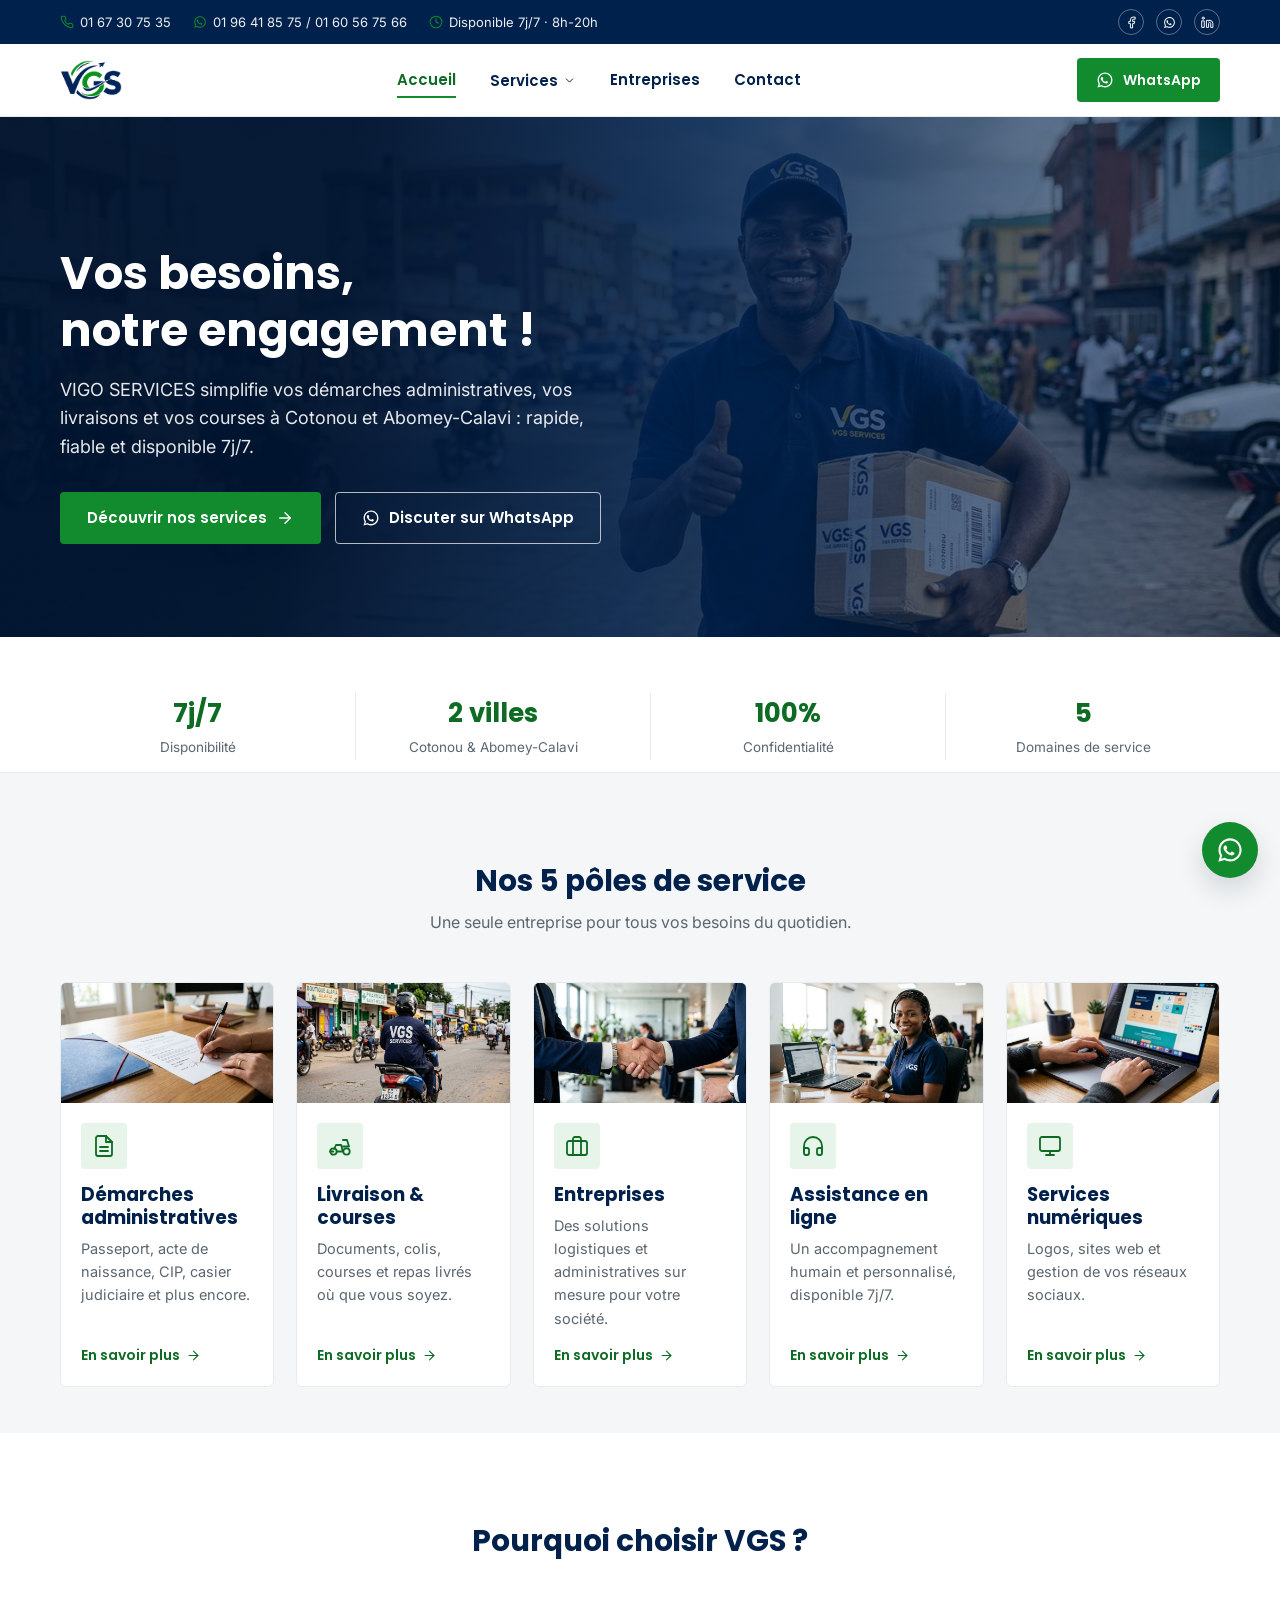
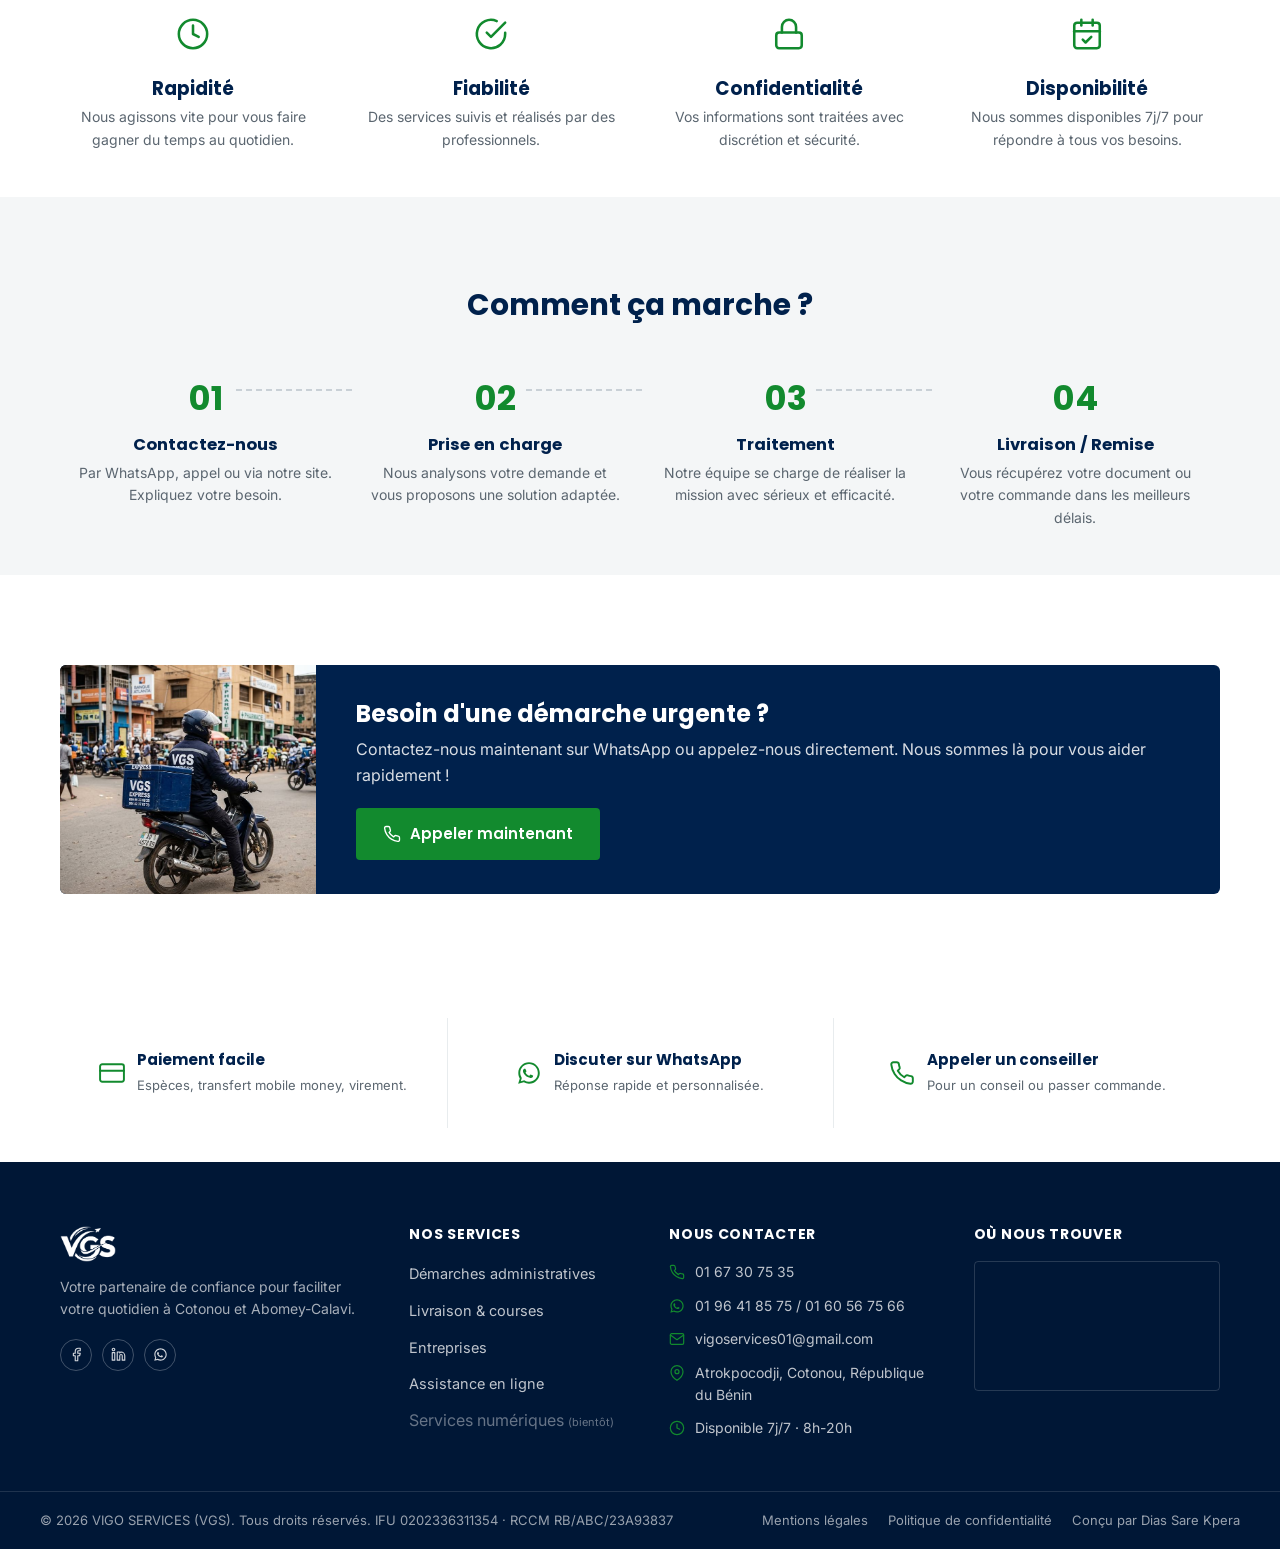
==== commit 59347683: "tg" ====
--- a/index.html
+++ b/index.html
@@ -60,18 +60,49 @@
 </script>
 </head>
 <body>
+<svg xmlns="http://www.w3.org/2000/svg" style="display:none" aria-hidden="true">
+  <symbol id="icon-phone" viewBox="0 0 24 24" fill="none" stroke="currentColor" stroke-width="1.8" stroke-linecap="round" stroke-linejoin="round"><path d="M22 16.92v3a2 2 0 0 1-2.18 2 19.79 19.79 0 0 1-8.63-3.07 19.5 19.5 0 0 1-6-6 19.79 19.79 0 0 1-3.07-8.67A2 2 0 0 1 4.11 2h3a2 2 0 0 1 2 1.72c.13.96.36 1.9.7 2.81a2 2 0 0 1-.45 2.11L8.09 9.91a16 16 0 0 0 6 6l1.27-1.27a2 2 0 0 1 2.11-.45c.91.34 1.85.57 2.81.7A2 2 0 0 1 22 16.92z"/></symbol>
+  <symbol id="icon-whatsapp" viewBox="0 0 24 24" fill="currentColor" stroke="currentColor" stroke-width="1.8" stroke-linecap="round" stroke-linejoin="round"><path d="M12.04 2C6.58 2 2.13 6.45 2.13 11.91c0 1.85.5 3.58 1.36 5.07L2 22l5.2-1.36a9.9 9.9 0 0 0 4.84 1.24c5.46 0 9.91-4.45 9.91-9.91S17.5 2 12.04 2zm0 1.8c4.47 0 8.11 3.64 8.11 8.11s-3.64 8.11-8.11 8.11a8.1 8.1 0 0 1-4.13-1.13l-.3-.18-3.09.81.82-3-.19-.31a8.06 8.06 0 0 1-1.24-4.3c0-4.47 3.64-8.11 8.13-8.11zm-4.2 4.24c-.16 0-.4.06-.61.3-.21.24-.8.78-.8 1.9s.82 2.2.93 2.36c.11.15 1.6 2.5 3.95 3.42 1.95.76 2.35.61 2.77.57.42-.04 1.36-.55 1.55-1.09.19-.53.19-.99.13-1.09-.06-.1-.21-.15-.44-.27-.23-.11-1.36-.67-1.57-.75-.21-.08-.36-.11-.51.11-.15.23-.59.75-.72.9-.13.15-.27.17-.5.06-.23-.11-.96-.35-1.83-1.12-.68-.6-1.13-1.34-1.27-1.57-.13-.23-.01-.35.1-.47.11-.1.23-.27.35-.4.11-.13.15-.23.23-.38.08-.15.04-.29-.02-.4-.06-.11-.51-1.24-.72-1.69-.19-.44-.39-.38-.52-.39z" stroke="none" fill="currentColor"/></symbol>
+  <symbol id="icon-clock" viewBox="0 0 24 24" fill="none" stroke="currentColor" stroke-width="1.8" stroke-linecap="round" stroke-linejoin="round"><circle cx="12" cy="12" r="10"/><polyline points="12 6 12 12 16 14"/></symbol>
+  <symbol id="icon-facebook" viewBox="0 0 24 24" fill="none" stroke="currentColor" stroke-width="1.8" stroke-linecap="round" stroke-linejoin="round"><path d="M18 2h-3a5 5 0 0 0-5 5v3H7v4h3v8h4v-8h3l1-4h-4V7a1 1 0 0 1 1-1h3z"/></symbol>
+  <symbol id="icon-linkedin" viewBox="0 0 24 24" fill="none" stroke="currentColor" stroke-width="1.8" stroke-linecap="round" stroke-linejoin="round"><path d="M16 8a6 6 0 0 1 6 6v7h-4v-7a2 2 0 0 0-4 0v7h-4V8h4v1.5A5 5 0 0 1 16 8z"/><rect x="2" y="9" width="4" height="12"/><circle cx="4" cy="4" r="2"/></symbol>
+  <symbol id="icon-chevron-down" viewBox="0 0 24 24" fill="none" stroke="currentColor" stroke-width="1.8" stroke-linecap="round" stroke-linejoin="round"><polyline points="6 9 12 15 18 9"/></symbol>
+  <symbol id="icon-menu" viewBox="0 0 24 24" fill="none" stroke="currentColor" stroke-width="1.8" stroke-linecap="round" stroke-linejoin="round"><line x1="3" y1="6" x2="21" y2="6"/><line x1="3" y1="12" x2="21" y2="12"/><line x1="3" y1="18" x2="21" y2="18"/></symbol>
+  <symbol id="icon-close" viewBox="0 0 24 24" fill="none" stroke="currentColor" stroke-width="1.8" stroke-linecap="round" stroke-linejoin="round"><line x1="18" y1="6" x2="6" y2="18"/><line x1="6" y1="6" x2="18" y2="18"/></symbol>
+  <symbol id="icon-arrow-right" viewBox="0 0 24 24" fill="none" stroke="currentColor" stroke-width="1.8" stroke-linecap="round" stroke-linejoin="round"><line x1="5" y1="12" x2="19" y2="12"/><polyline points="12 5 19 12 12 19"/></symbol>
+  <symbol id="icon-document" viewBox="0 0 24 24" fill="none" stroke="currentColor" stroke-width="1.8" stroke-linecap="round" stroke-linejoin="round"><path d="M14 2H6a2 2 0 0 0-2 2v16a2 2 0 0 0 2 2h12a2 2 0 0 0 2-2V8z"/><polyline points="14 2 14 8 20 8"/><line x1="16" y1="13" x2="8" y2="13"/><line x1="16" y1="17" x2="8" y2="17"/></symbol>
+  <symbol id="icon-delivery" viewBox="0 0 24 24" fill="none" stroke="currentColor" stroke-width="1.8" stroke-linecap="round" stroke-linejoin="round"><circle cx="5.5" cy="17.5" r="3.2"/><circle cx="18.5" cy="17.5" r="3.2"/><path d="M15 6h4l2 6.5h-6"/><path d="M2 17.5h3.3M8.7 17.5h6.1l-1.6-6.5H8L6.2 15"/></symbol>
+  <symbol id="icon-building" viewBox="0 0 24 24" fill="none" stroke="currentColor" stroke-width="1.8" stroke-linecap="round" stroke-linejoin="round"><rect x="2" y="7" width="20" height="14" rx="2"/><path d="M16 21V5a2 2 0 0 0-2-2h-4a2 2 0 0 0-2 2v16"/></symbol>
+  <symbol id="icon-headset" viewBox="0 0 24 24" fill="none" stroke="currentColor" stroke-width="1.8" stroke-linecap="round" stroke-linejoin="round"><path d="M3 18v-6a9 9 0 0 1 18 0v6"/><path d="M21 19a2 2 0 0 1-2 2h-1a2 2 0 0 1-2-2v-3a2 2 0 0 1 2-2h3zM3 19a2 2 0 0 0 2 2h1a2 2 0 0 0 2-2v-3a2 2 0 0 0-2-2H3z"/></symbol>
+  <symbol id="icon-monitor" viewBox="0 0 24 24" fill="none" stroke="currentColor" stroke-width="1.8" stroke-linecap="round" stroke-linejoin="round"><rect x="2" y="3" width="20" height="14" rx="2"/><line x1="8" y1="21" x2="16" y2="21"/><line x1="12" y1="17" x2="12" y2="21"/></symbol>
+  <symbol id="icon-check-circle" viewBox="0 0 24 24" fill="none" stroke="currentColor" stroke-width="1.8" stroke-linecap="round" stroke-linejoin="round"><path d="M22 11.08V12a10 10 0 1 1-5.93-9.14"/><polyline points="22 4 12 14.01 9 11.01"/></symbol>
+  <symbol id="icon-shield" viewBox="0 0 24 24" fill="none" stroke="currentColor" stroke-width="1.8" stroke-linecap="round" stroke-linejoin="round"><rect x="3" y="11" width="18" height="11" rx="2"/><path d="M7 11V7a5 5 0 0 1 10 0v4"/></symbol>
+  <symbol id="icon-calendar-check" viewBox="0 0 24 24" fill="none" stroke="currentColor" stroke-width="1.8" stroke-linecap="round" stroke-linejoin="round"><rect x="3" y="4" width="18" height="18" rx="2"/><line x1="16" y1="2" x2="16" y2="6"/><line x1="8" y1="2" x2="8" y2="6"/><line x1="3" y1="10" x2="21" y2="10"/><path d="M9 16l2 2 4-4"/></symbol>
+  <symbol id="icon-card" viewBox="0 0 24 24" fill="none" stroke="currentColor" stroke-width="1.8" stroke-linecap="round" stroke-linejoin="round"><rect x="1" y="4" width="22" height="16" rx="2"/><line x1="1" y1="10" x2="23" y2="10"/></symbol>
+  <symbol id="icon-mail" viewBox="0 0 24 24" fill="none" stroke="currentColor" stroke-width="1.8" stroke-linecap="round" stroke-linejoin="round"><path d="M4 4h16c1.1 0 2 .9 2 2v12c0 1.1-.9 2-2 2H4c-1.1 0-2-.9-2-2V6c0-1.1.9-2 2-2z"/><polyline points="22 6 12 13 2 6"/></symbol>
+  <symbol id="icon-map-pin" viewBox="0 0 24 24" fill="none" stroke="currentColor" stroke-width="1.8" stroke-linecap="round" stroke-linejoin="round"><path d="M21 10c0 7-9 13-9 13s-9-6-9-13a9 9 0 0 1 18 0z"/><circle cx="12" cy="10" r="3"/></symbol>
+  <symbol id="icon-package" viewBox="0 0 24 24" fill="none" stroke="currentColor" stroke-width="1.8" stroke-linecap="round" stroke-linejoin="round"><path d="M21 16V8a2 2 0 0 0-1-1.73l-7-4a2 2 0 0 0-2 0l-7 4A2 2 0 0 0 3 8v8a2 2 0 0 0 1 1.73l7 4a2 2 0 0 0 2 0l7-4A2 2 0 0 0 21 16z"/><polyline points="3.27 6.96 12 12.01 20.73 6.96"/><line x1="12" y1="22.08" x2="12" y2="12"/></symbol>
+  <symbol id="icon-star" viewBox="0 0 24 24" fill="none" stroke="currentColor" stroke-width="1.8" stroke-linecap="round" stroke-linejoin="round"><polygon points="12 2 15.09 8.26 22 9.27 17 14.14 18.18 21.02 12 17.77 5.82 21.02 7 14.14 2 9.27 8.91 8.26 12 2"/></symbol>
+  <symbol id="icon-home" viewBox="0 0 24 24" fill="none" stroke="currentColor" stroke-width="1.8" stroke-linecap="round" stroke-linejoin="round"><path d="M3 9l9-7 9 7v11a2 2 0 0 1-2 2H5a2 2 0 0 1-2-2z"/><polyline points="9 22 9 12 15 12 15 22"/></symbol>
+  <symbol id="icon-check" viewBox="0 0 24 24" fill="none" stroke="currentColor" stroke-width="1.8" stroke-linecap="round" stroke-linejoin="round"><polyline points="20 6 9 17 4 12"/></symbol>
+  <symbol id="icon-send" viewBox="0 0 24 24" fill="none" stroke="currentColor" stroke-width="1.8" stroke-linecap="round" stroke-linejoin="round"><polygon points="22 2 15 22 11 13 2 9 22 2"/></symbol>
+  <symbol id="icon-truck" viewBox="0 0 24 24" fill="none" stroke="currentColor" stroke-width="1.8" stroke-linecap="round" stroke-linejoin="round"><path d="M1 3h15v13H1z"/><path d="M16 8h4l3 3v5h-7V8z"/><circle cx="5.5" cy="18.5" r="2.5"/><circle cx="18.5" cy="18.5" r="2.5"/></symbol>
+  <symbol id="icon-team" viewBox="0 0 24 24" fill="none" stroke="currentColor" stroke-width="1.8" stroke-linecap="round" stroke-linejoin="round"><path d="M17 21v-2a4 4 0 0 0-4-4H5a4 4 0 0 0-4 4v2"/><circle cx="9" cy="7" r="4"/><path d="M23 21v-2a4 4 0 0 0-3-3.87"/><path d="M16 3.13a4 4 0 0 1 0 7.75"/></symbol>
+  <symbol id="icon-quote" viewBox="0 0 24 24" fill="currentColor" stroke="none" stroke-width="1.8" stroke-linecap="round" stroke-linejoin="round"><path d="M9 7H5a2 2 0 0 0-2 2v4a2 2 0 0 0 2 2h2v3l-3 3h3l3-3v-9a2 2 0 0 0-2-2z"/><path d="M19 7h-4a2 2 0 0 0-2 2v4a2 2 0 0 0 2 2h2v3l-3 3h3l3-3v-9a2 2 0 0 0-2-2z"/></symbol>
+</svg>
+
 
   <div class="topbar">
     <div class="container">
       <div class="topbar__group">
-        <span class="topbar__item"><svg class="icon" aria-hidden="true"><use href="assets/icons.svg#icon-phone"></use></svg><a href="tel:+2290167307535">01 67 30 75 35</a></span>
-        <span class="topbar__item"><svg class="icon" aria-hidden="true"><use href="assets/icons.svg#icon-whatsapp"></use></svg><a href="https://wa.me/2290196418575" target="_blank" rel="noopener">01 96 41 85 75 / 01 60 56 75 66</a></span>
-        <span class="topbar__item"><svg class="icon" aria-hidden="true"><use href="assets/icons.svg#icon-clock"></use></svg>Disponible 7j/7 · 8h-20h</span>
+        <span class="topbar__item"><svg class="icon" aria-hidden="true"><use href="#icon-phone"></use></svg><a href="tel:+2290167307535">01 67 30 75 35</a></span>
+        <span class="topbar__item"><svg class="icon" aria-hidden="true"><use href="#icon-whatsapp"></use></svg><a href="https://wa.me/2290196418575" target="_blank" rel="noopener">01 96 41 85 75 / 01 60 56 75 66</a></span>
+        <span class="topbar__item"><svg class="icon" aria-hidden="true"><use href="#icon-clock"></use></svg>Disponible 7j/7 · 8h-20h</span>
       </div>
       <div class="topbar__social">
-        <a href="#" aria-label="Facebook"><svg class="icon" aria-hidden="true"><use href="assets/icons.svg#icon-facebook"></use></svg></a>
-        <a href="#" aria-label="Instagram"><svg class="icon" aria-hidden="true"><use href="assets/icons.svg#icon-instagram"></use></svg></a>
-        <a href="#" aria-label="LinkedIn"><svg class="icon" aria-hidden="true"><use href="assets/icons.svg#icon-linkedin"></use></svg></a>
+        <a href="#" aria-label="Facebook"><svg class="icon" aria-hidden="true"><use href="#icon-facebook"></use></svg></a>
+        <a href="https://wa.me/2290196418575" target="_blank" rel="noopener" aria-label="WhatsApp"><svg class="icon" aria-hidden="true"><use href="#icon-whatsapp"></use></svg></a>
+        <a href="#" aria-label="LinkedIn"><svg class="icon" aria-hidden="true"><use href="#icon-linkedin"></use></svg></a>
       </div>
     </div>
   </div>
@@ -83,14 +114,14 @@
       </a>
       <nav class="nav" aria-label="Navigation principale"><a class="nav__link is-active" href="index.html">Accueil</a>
         <div class="nav__dropdown">
-          <button class="nav__dropdown-toggle" aria-haspopup="true" aria-expanded="false" aria-controls="services-menu">Services <svg class="icon" aria-hidden="true"><use href="assets/icons.svg#icon-chevron-down"></use></svg></button>
+          <button class="nav__dropdown-toggle" aria-haspopup="true" aria-expanded="false" aria-controls="services-menu">Services <svg class="icon" aria-hidden="true"><use href="#icon-chevron-down"></use></svg></button>
           <div class="nav__dropdown-menu" id="services-menu">
             <a href="pages/services-administratifs/index.html">Démarches administratives</a><a href="pages/livraison-courses/index.html">Livraison & Courses</a><span class="nav__dropdown-menu-disabled">Services numériques <span class="badge-soon">(bientôt)</span></span>
           </div>
         </div><a class="nav__link" href="pages/entreprises/index.html">Entreprises</a><a class="nav__link" href="pages/contact/index.html">Contact</a></nav>
       <div class="header__actions">
-        <a class="btn btn--accent btn--sm" href="https://wa.me/2290196418575" target="_blank" rel="noopener"><svg class="icon" aria-hidden="true"><use href="assets/icons.svg#icon-whatsapp"></use></svg> WhatsApp</a>
-        <button class="header__burger" aria-label="Ouvrir le menu"><svg class="icon" aria-hidden="true"><use href="assets/icons.svg#icon-menu"></use></svg></button>
+        <a class="btn btn--accent btn--sm" href="https://wa.me/2290196418575" target="_blank" rel="noopener"><svg class="icon" aria-hidden="true"><use href="#icon-whatsapp"></use></svg> WhatsApp</a>
+        <button class="header__burger" aria-label="Ouvrir le menu"><svg class="icon" aria-hidden="true"><use href="#icon-menu"></use></svg></button>
       </div>
     </div>
   </header>
@@ -98,18 +129,18 @@
   <div class="mobile-nav">
     <div class="mobile-nav__top">
       <img src="assets/img/logo.png" alt="VGS" width="640" height="413">
-      <button class="mobile-nav__close" aria-label="Fermer le menu"><svg class="icon" aria-hidden="true"><use href="assets/icons.svg#icon-close"></use></svg></button>
+      <button class="mobile-nav__close" aria-label="Fermer le menu"><svg class="icon" aria-hidden="true"><use href="#icon-close"></use></svg></button>
     </div>
     <a class="mobile-nav__link" href="index.html">Accueil</a>
-    <div class="mobile-nav__link">Services</div>
-    <div class="mobile-nav__sub">
+    <button type="button" class="mobile-nav__link mobile-nav__link--toggle" aria-expanded="true" aria-controls="mobile-services-sub">Services <svg class="icon" aria-hidden="true"><use href="#icon-chevron-down"></use></svg></button>
+    <div class="mobile-nav__sub" id="mobile-services-sub">
       <a href="pages/services-administratifs/index.html">Démarches administratives</a>
       <a href="pages/livraison-courses/index.html">Livraison & Courses</a>
     </div>
     <a class="mobile-nav__link" href="pages/entreprises/index.html">Entreprises</a>
     <a class="mobile-nav__link" href="pages/contact/index.html">Contact</a>
     <div class="mobile-nav__cta">
-      <a class="btn btn--accent btn--block" href="https://wa.me/2290196418575" target="_blank" rel="noopener"><svg class="icon" aria-hidden="true"><use href="assets/icons.svg#icon-whatsapp"></use></svg> Discuter sur WhatsApp</a>
+      <a class="btn btn--accent btn--block" href="https://wa.me/2290196418575" target="_blank" rel="noopener"><svg class="icon" aria-hidden="true"><use href="#icon-whatsapp"></use></svg> Discuter sur WhatsApp</a>
     </div>
   </div>
 
@@ -122,8 +153,8 @@
         <h1>Vos besoins,<br>notre engagement !</h1>
         <p>VIGO SERVICES simplifie vos démarches administratives, vos livraisons et vos courses à Cotonou et Abomey-Calavi : rapide, fiable et disponible 7j/7.</p>
         <div class="hero__actions">
-          <a class="btn btn--primary" href="pages/services-administratifs/index.html">Découvrir nos services <svg class="icon" aria-hidden="true"><use href="assets/icons.svg#icon-arrow-right"></use></svg></a>
-          <a class="btn btn--outline-light" href="https://wa.me/2290196418575" target="_blank" rel="noopener"><svg class="icon" aria-hidden="true"><use href="assets/icons.svg#icon-whatsapp"></use></svg> Discuter sur WhatsApp</a>
+          <a class="btn btn--accent" href="pages/services-administratifs/index.html">Découvrir nos services <svg class="icon" aria-hidden="true"><use href="#icon-arrow-right"></use></svg></a>
+          <a class="btn btn--outline-light" href="https://wa.me/2290196418575" target="_blank" rel="noopener"><svg class="icon" aria-hidden="true"><use href="#icon-whatsapp"></use></svg> Discuter sur WhatsApp</a>
         </div>
       </div>
     </div>
@@ -146,48 +177,48 @@
       </div>
       <div class="card-grid card-grid--5">
         <div class="svc-card">
-          <div class="svc-card__photo"><img src="assets/img/card-administratif.jpg" alt="Démarches administratives" width="1000" height="562" loading="lazy" decoding="async"></div>
-          <div class="svc-card__body">
-            <div class="svc-card__icon"><svg class="icon" aria-hidden="true"><use href="assets/icons.svg#icon-document"></use></svg></div>
+          <div class="svc-card__photo"><img src="assets/img/card-administratif.jpg" alt="Démarches administratives" width="800" height="450" loading="lazy" decoding="async"></div>
+          <div class="svc-card__body">
+            <div class="svc-card__icon"><svg class="icon" aria-hidden="true"><use href="#icon-document"></use></svg></div>
             <h3>Démarches administratives</h3>
             <p>Passeport, acte de naissance, CIP, casier judiciaire et plus encore.</p>
-            <a class="link-arrow" href="pages/services-administratifs/index.html">En savoir plus <svg class="icon" aria-hidden="true"><use href="assets/icons.svg#icon-arrow-right"></use></svg></a>
-          </div>
-        </div>
-        <div class="svc-card">
-          <div class="svc-card__photo"><img src="assets/img/card-livraison.jpg" alt="Livraison et courses" width="1000" height="562" loading="lazy" decoding="async"></div>
-          <div class="svc-card__body">
-            <div class="svc-card__icon"><svg class="icon" aria-hidden="true"><use href="assets/icons.svg#icon-delivery"></use></svg></div>
+            <a class="link-arrow" href="pages/services-administratifs/index.html">En savoir plus <svg class="icon" aria-hidden="true"><use href="#icon-arrow-right"></use></svg></a>
+          </div>
+        </div>
+        <div class="svc-card">
+          <div class="svc-card__photo"><img src="assets/img/card-livraison.jpg" alt="Livraison et courses" width="800" height="450" loading="lazy" decoding="async"></div>
+          <div class="svc-card__body">
+            <div class="svc-card__icon"><svg class="icon" aria-hidden="true"><use href="#icon-delivery"></use></svg></div>
             <h3>Livraison & courses</h3>
             <p>Documents, colis, courses et repas livrés où que vous soyez.</p>
-            <a class="link-arrow" href="pages/livraison-courses/index.html">En savoir plus <svg class="icon" aria-hidden="true"><use href="assets/icons.svg#icon-arrow-right"></use></svg></a>
-          </div>
-        </div>
-        <div class="svc-card">
-          <div class="svc-card__photo"><img src="assets/img/card-entreprises.jpg" alt="Entreprises" width="1000" height="562" loading="lazy" decoding="async"></div>
-          <div class="svc-card__body">
-            <div class="svc-card__icon"><svg class="icon" aria-hidden="true"><use href="assets/icons.svg#icon-building"></use></svg></div>
+            <a class="link-arrow" href="pages/livraison-courses/index.html">En savoir plus <svg class="icon" aria-hidden="true"><use href="#icon-arrow-right"></use></svg></a>
+          </div>
+        </div>
+        <div class="svc-card">
+          <div class="svc-card__photo"><img src="assets/img/card-entreprises.jpg" alt="Entreprises" width="800" height="450" loading="lazy" decoding="async"></div>
+          <div class="svc-card__body">
+            <div class="svc-card__icon"><svg class="icon" aria-hidden="true"><use href="#icon-building"></use></svg></div>
             <h3>Entreprises</h3>
             <p>Des solutions logistiques et administratives sur mesure pour votre société.</p>
-            <a class="link-arrow" href="pages/entreprises/index.html">En savoir plus <svg class="icon" aria-hidden="true"><use href="assets/icons.svg#icon-arrow-right"></use></svg></a>
-          </div>
-        </div>
-        <div class="svc-card">
-          <div class="svc-card__photo"><img src="assets/img/card-assistance.jpg" alt="Assistance en ligne" width="1000" height="562" loading="lazy" decoding="async"></div>
-          <div class="svc-card__body">
-            <div class="svc-card__icon"><svg class="icon" aria-hidden="true"><use href="assets/icons.svg#icon-headset"></use></svg></div>
+            <a class="link-arrow" href="pages/entreprises/index.html">En savoir plus <svg class="icon" aria-hidden="true"><use href="#icon-arrow-right"></use></svg></a>
+          </div>
+        </div>
+        <div class="svc-card">
+          <div class="svc-card__photo"><img src="assets/img/card-assistance.jpg" alt="Assistance en ligne" width="800" height="450" loading="lazy" decoding="async"></div>
+          <div class="svc-card__body">
+            <div class="svc-card__icon"><svg class="icon" aria-hidden="true"><use href="#icon-headset"></use></svg></div>
             <h3>Assistance en ligne</h3>
             <p>Un accompagnement humain et personnalisé, disponible 7j/7.</p>
-            <a class="link-arrow" href="pages/contact/index.html">En savoir plus <svg class="icon" aria-hidden="true"><use href="assets/icons.svg#icon-arrow-right"></use></svg></a>
-          </div>
-        </div>
-        <div class="svc-card">
-          <div class="svc-card__photo"><img src="assets/img/card-numerique.jpg" alt="Services numériques" width="1000" height="562" loading="lazy" decoding="async"></div>
-          <div class="svc-card__body">
-            <div class="svc-card__icon"><svg class="icon" aria-hidden="true"><use href="assets/icons.svg#icon-monitor"></use></svg></div>
+            <a class="link-arrow" href="pages/contact/index.html">En savoir plus <svg class="icon" aria-hidden="true"><use href="#icon-arrow-right"></use></svg></a>
+          </div>
+        </div>
+        <div class="svc-card">
+          <div class="svc-card__photo"><img src="assets/img/card-numerique.jpg" alt="Services numériques" width="800" height="450" loading="lazy" decoding="async"></div>
+          <div class="svc-card__body">
+            <div class="svc-card__icon"><svg class="icon" aria-hidden="true"><use href="#icon-monitor"></use></svg></div>
             <h3>Services numériques</h3>
             <p>Logos, sites web et gestion de vos réseaux sociaux.</p>
-            <a class="link-arrow" href="pages/contact/index.html">En savoir plus <svg class="icon" aria-hidden="true"><use href="assets/icons.svg#icon-arrow-right"></use></svg></a>
+            <a class="link-arrow" href="pages/contact/index.html">En savoir plus <svg class="icon" aria-hidden="true"><use href="#icon-arrow-right"></use></svg></a>
           </div>
         </div>
       </div>
@@ -201,22 +232,22 @@
       </div>
       <div class="pillars">
         <div class="pillar">
-          <div class="pillar__icon"><svg class="icon" aria-hidden="true"><use href="assets/icons.svg#icon-clock"></use></svg></div>
+          <div class="pillar__icon"><svg class="icon" aria-hidden="true"><use href="#icon-clock"></use></svg></div>
           <h3>Rapidité</h3>
           <p>Nous agissons vite pour vous faire gagner du temps au quotidien.</p>
         </div>
         <div class="pillar">
-          <div class="pillar__icon"><svg class="icon" aria-hidden="true"><use href="assets/icons.svg#icon-check-circle"></use></svg></div>
+          <div class="pillar__icon"><svg class="icon" aria-hidden="true"><use href="#icon-check-circle"></use></svg></div>
           <h3>Fiabilité</h3>
           <p>Des services suivis et réalisés par des professionnels.</p>
         </div>
         <div class="pillar">
-          <div class="pillar__icon"><svg class="icon" aria-hidden="true"><use href="assets/icons.svg#icon-shield"></use></svg></div>
+          <div class="pillar__icon"><svg class="icon" aria-hidden="true"><use href="#icon-shield"></use></svg></div>
           <h3>Confidentialité</h3>
           <p>Vos informations sont traitées avec discrétion et sécurité.</p>
         </div>
         <div class="pillar">
-          <div class="pillar__icon"><svg class="icon" aria-hidden="true"><use href="assets/icons.svg#icon-calendar-check"></use></svg></div>
+          <div class="pillar__icon"><svg class="icon" aria-hidden="true"><use href="#icon-calendar-check"></use></svg></div>
           <h3>Disponibilité</h3>
           <p>Nous sommes disponibles 7j/7 pour répondre à tous vos besoins.</p>
         </div>
@@ -257,11 +288,11 @@
   <section class="section">
     <div class="container">
       <div class="cta-banner">
-        <div class="cta-banner__photo"><img src="assets/img/cta-urgence.jpg" alt="Coursier VGS" width="1000" height="750" loading="lazy" decoding="async"></div>
+        <div class="cta-banner__photo"><img src="assets/img/cta-urgence.jpg" alt="Coursier VGS" width="900" height="675" loading="lazy" decoding="async"></div>
         <div class="cta-banner__body">
           <h2>Besoin d'une démarche urgente ?</h2>
           <p>Contactez-nous maintenant sur WhatsApp ou appelez-nous directement. Nous sommes là pour vous aider rapidement !</p>
-          <a class="btn btn--accent" href="tel:+2290167307535"><svg class="icon" aria-hidden="true"><use href="assets/icons.svg#icon-phone"></use></svg> Appeler maintenant</a>
+          <a class="btn btn--accent" href="tel:+2290167307535"><svg class="icon" aria-hidden="true"><use href="#icon-phone"></use></svg> Appeler maintenant</a>
         </div>
       </div>
     </div>
@@ -270,9 +301,9 @@
   <section style="padding:56px 0">
     <div class="container">
       <div class="mini-actions">
-        <div class="mini-action"><svg class="icon" aria-hidden="true"><use href="assets/icons.svg#icon-card"></use></svg><div><strong>Paiement facile</strong><span>Espèces, transfert mobile money, virement.</span></div></div>
-        <div class="mini-action"><svg class="icon" aria-hidden="true"><use href="assets/icons.svg#icon-whatsapp"></use></svg><div><strong>Discuter sur WhatsApp</strong><span>Réponse rapide et personnalisée.</span></div></div>
-        <div class="mini-action"><svg class="icon" aria-hidden="true"><use href="assets/icons.svg#icon-phone"></use></svg><div><strong>Appeler un conseiller</strong><span>Pour un conseil ou passer commande.</span></div></div>
+        <div class="mini-action"><svg class="icon" aria-hidden="true"><use href="#icon-card"></use></svg><div><strong>Paiement facile</strong><span>Espèces, transfert mobile money, virement.</span></div></div>
+        <div class="mini-action"><svg class="icon" aria-hidden="true"><use href="#icon-whatsapp"></use></svg><div><strong>Discuter sur WhatsApp</strong><span>Réponse rapide et personnalisée.</span></div></div>
+        <div class="mini-action"><svg class="icon" aria-hidden="true"><use href="#icon-phone"></use></svg><div><strong>Appeler un conseiller</strong><span>Pour un conseil ou passer commande.</span></div></div>
       </div>
     </div>
   </section>
@@ -286,10 +317,9 @@
         <img src="assets/img/logo-white.png" alt="VGS" width="640" height="413" loading="lazy" decoding="async">
         <p>Votre partenaire de confiance pour faciliter votre quotidien à Cotonou et Abomey-Calavi.</p>
         <div class="footer__social">
-          <a href="#" aria-label="Facebook"><svg class="icon" aria-hidden="true"><use href="assets/icons.svg#icon-facebook"></use></svg></a>
-          <a href="#" aria-label="Instagram"><svg class="icon" aria-hidden="true"><use href="assets/icons.svg#icon-instagram"></use></svg></a>
-          <a href="#" aria-label="LinkedIn"><svg class="icon" aria-hidden="true"><use href="assets/icons.svg#icon-linkedin"></use></svg></a>
-          <a href="#" aria-label="YouTube"><svg class="icon" aria-hidden="true"><use href="assets/icons.svg#icon-youtube"></use></svg></a>
+          <a href="#" aria-label="Facebook"><svg class="icon" aria-hidden="true"><use href="#icon-facebook"></use></svg></a>
+          <a href="#" aria-label="LinkedIn"><svg class="icon" aria-hidden="true"><use href="#icon-linkedin"></use></svg></a>
+          <a href="https://wa.me/2290196418575" target="_blank" rel="noopener" aria-label="WhatsApp"><svg class="icon" aria-hidden="true"><use href="#icon-whatsapp"></use></svg></a>
         </div>
       </div>
       <div>
@@ -305,11 +335,11 @@
       <div>
         <h4>Nous contacter</h4>
         <ul class="footer__contact">
-          <li><svg class="icon" aria-hidden="true"><use href="assets/icons.svg#icon-phone"></use></svg><span>01 67 30 75 35</span></li>
-          <li><svg class="icon" aria-hidden="true"><use href="assets/icons.svg#icon-whatsapp"></use></svg><span>01 96 41 85 75 / 01 60 56 75 66</span></li>
-          <li><svg class="icon" aria-hidden="true"><use href="assets/icons.svg#icon-mail"></use></svg><span>vigoservices01@gmail.com</span></li>
-          <li><svg class="icon" aria-hidden="true"><use href="assets/icons.svg#icon-map-pin"></use></svg><span>Atrokpocodji, Cotonou, République du Bénin</span></li>
-          <li><svg class="icon" aria-hidden="true"><use href="assets/icons.svg#icon-clock"></use></svg><span>Disponible 7j/7 · 8h-20h</span></li>
+          <li><svg class="icon" aria-hidden="true"><use href="#icon-phone"></use></svg><span>01 67 30 75 35</span></li>
+          <li><svg class="icon" aria-hidden="true"><use href="#icon-whatsapp"></use></svg><span>01 96 41 85 75 / 01 60 56 75 66</span></li>
+          <li><svg class="icon" aria-hidden="true"><use href="#icon-mail"></use></svg><span>vigoservices01@gmail.com</span></li>
+          <li><svg class="icon" aria-hidden="true"><use href="#icon-map-pin"></use></svg><span>Atrokpocodji, Cotonou, République du Bénin</span></li>
+          <li><svg class="icon" aria-hidden="true"><use href="#icon-clock"></use></svg><span>Disponible 7j/7 · 8h-20h</span></li>
         </ul>
       </div>
       <div>
@@ -325,11 +355,12 @@
         <div class="footer__bottom-links">
           <a href="#">Mentions légales</a>
           <a href="#">Politique de confidentialité</a>
+          <span>Conçu par <a href="https://dsk.ink" target="_blank" rel="noopener">Dias Sare Kpera</a></span>
         </div>
       </div>
     </div>
   </footer>
-  <a class="float-whatsapp" href="https://wa.me/2290196418575" target="_blank" rel="noopener" aria-label="Discuter sur WhatsApp"><svg class="icon" aria-hidden="true"><use href="assets/icons.svg#icon-whatsapp"></use></svg></a>
+  <a class="float-whatsapp" href="https://wa.me/2290196418575" target="_blank" rel="noopener" aria-label="Discuter sur WhatsApp"><svg class="icon" aria-hidden="true"><use href="#icon-whatsapp"></use></svg></a>
   <script src="script/main.js"></script>
 </body>
 </html>
--- a/styles/main.css
+++ b/styles/main.css
@@ -123,7 +123,7 @@
   font-weight: 600;
   font-size: 15px;
   border: 1.5px solid transparent;
-  white-space: nowrap;
+  max-width: 100%;
   /* transition + :active feedback are defined once, in the Motion Design section below */
 }
 .btn svg { width: 18px; height: 18px; flex-shrink: 0; }
@@ -180,7 +180,7 @@
   width: 26px; height: 26px;
   display: flex; align-items: center; justify-content: center;
   border: 1px solid rgba(255,255,255,0.35);
-  border-radius: var(--radius-sm);
+  border-radius: 50%;
   color: var(--white);
 }
 .topbar__social a svg { width: 13px; height: 13px; }
@@ -207,23 +207,39 @@
 
 .nav { display: flex; align-items: center; gap: 34px; }
 .nav__link {
+  position: relative;
   font-family: var(--font-heading);
   font-weight: 600;
   font-size: 15px;
   color: var(--navy);
   padding: 6px 0;
-  border-bottom: 2px solid transparent;
 }
 .nav__link:hover { color: var(--green-dark); }
-.nav__link.is-active { color: var(--green-dark); border-bottom-color: var(--green); }
+.nav__link.is-active { color: var(--green-dark); }
+.nav__link::after,
+.nav__dropdown-toggle::after {
+  content: '';
+  position: absolute;
+  left: 0; right: 0; bottom: 0;
+  height: 2px;
+  background: var(--green);
+  transform: scaleX(0);
+  transform-origin: center;
+}
+.nav__link:hover::after, .nav__link.is-active::after,
+.nav__dropdown-toggle:hover::after, .nav__dropdown-toggle.is-active::after {
+  transform: scaleX(1);
+}
 
 .nav__dropdown { position: relative; }
 .nav__dropdown-toggle {
+  position: relative;
   display: flex; align-items: center; gap: 5px;
   font-family: var(--font-heading); font-weight: 600; font-size: 15px;
   color: var(--navy); background: none; border: none; padding: 6px 0;
 }
 .nav__dropdown-toggle svg { width: 13px; height: 13px; }
+.nav__dropdown-toggle:hover { color: var(--green-dark); }
 .nav__dropdown-toggle.is-active { color: var(--green-dark); }
 .nav__dropdown-menu {
   position: absolute;
@@ -249,10 +265,12 @@
 .badge-soon { font-size: 11px; }
 .footer__disabled { color: rgba(255, 255, 255, 0.4); cursor: default; }
 .nav__dropdown:hover .nav__dropdown-menu,
-.nav__dropdown:focus-within .nav__dropdown-menu {
+.nav__dropdown:focus-within .nav__dropdown-menu,
+.nav__dropdown.is-open .nav__dropdown-menu {
   opacity: 1; visibility: visible; transform: translateY(0);
 }
-.nav__dropdown:hover .nav__dropdown-toggle svg { transform: rotate(180deg); }
+.nav__dropdown:hover .nav__dropdown-toggle svg,
+.nav__dropdown.is-open .nav__dropdown-toggle svg { transform: rotate(180deg); }
 .nav__dropdown-menu a {
   display: block;
   padding: 10px 12px;
@@ -281,10 +299,11 @@
   z-index: 200;
   padding: 20px;
   overflow-y: auto;
+  overscroll-behavior: contain;
 }
 .mobile-nav.is-open { display: block; }
 .mobile-nav__top { display: flex; align-items: center; justify-content: space-between; margin-bottom: 24px; }
-.mobile-nav__top img { height: 32px; }
+.mobile-nav__top img { height: 32px; width: auto; }
 .mobile-nav__close {
   width: 38px; height: 38px; border: 1px solid var(--grey-300); border-radius: var(--radius-sm);
   background: none; display: flex; align-items: center; justify-content: center;
@@ -294,7 +313,19 @@
   display: block; padding: 15px 4px; font-family: var(--font-heading);
   font-weight: 600; font-size: 17px; color: var(--navy); border-bottom: 1px solid var(--grey-200);
 }
-.mobile-nav__sub { padding-left: 16px; }
+.mobile-nav__link--toggle {
+  display: flex; align-items: center; justify-content: space-between; gap: 8px;
+  width: 100%; background: none; border: none; border-bottom: 1px solid var(--grey-200);
+  cursor: pointer; text-align: left;
+}
+.mobile-nav__link--toggle svg { width: 16px; height: 16px; flex-shrink: 0; transition: transform var(--dur-base) var(--ease-out); }
+.mobile-nav__link--toggle[aria-expanded="true"] svg { transform: rotate(180deg); }
+.mobile-nav__sub {
+  padding-left: 16px;
+  max-height: 0;
+  overflow: hidden;
+  transition: max-height var(--dur-base) var(--ease-out);
+}
 .mobile-nav__sub a { display: block; padding: 11px 4px; font-size: 15px; color: var(--grey-600); }
 .mobile-nav__cta { margin-top: 22px; }
 
@@ -375,15 +406,20 @@
   padding: 34px 20px;
 }
 
-/* ---------- Grille de cartes services ---------- */
+/* ---------- Grille de cartes services ----------
+   Flexbox plutôt que CSS Grid : quand la dernière ligne est incomplète
+   (ex. 5 cartes sur 2 colonnes -> 2+2+1), elle se centre automatiquement
+   au lieu de laisser un orphelin collé à gauche avec un vide à droite. */
 .card-grid {
-  display: grid;
-  grid-template-columns: repeat(4, 1fr);
+  display: flex;
+  flex-wrap: wrap;
+  justify-content: center;
   gap: 22px;
 }
-.card-grid--5 { grid-template-columns: repeat(5, 1fr); }
-.card-grid--2 { grid-template-columns: repeat(2, 1fr); }
-.card-grid--3 { grid-template-columns: repeat(3, 1fr); }
+.card-grid > * { flex: 1 1 calc(25% - 16.5px); max-width: calc(25% - 16.5px); }
+.card-grid--5 > * { flex-basis: calc(20% - 17.6px); max-width: calc(20% - 17.6px); }
+.card-grid--2 > * { flex-basis: calc(50% - 11px); max-width: calc(50% - 11px); }
+.card-grid--3 > * { flex-basis: calc(33.333% - 14.7px); max-width: calc(33.333% - 14.7px); }
 
 .svc-card {
   background: var(--white);
@@ -392,9 +428,10 @@
   overflow: hidden;
   display: flex;
   flex-direction: column;
+  width: 100%;
   /* transition defined once, in the Motion Design section below */
 }
-.svc-card:hover { box-shadow: var(--shadow-md); border-color: transparent; }
+/* hover state defined once, in the Motion Design section below (color-only, no shadow growth) */
 .svc-card__photo { aspect-ratio: 16 / 9; overflow: hidden; }
 .svc-card__photo img { width: 100%; height: 100%; object-fit: cover; }
 .svc-card__body { padding: 20px; display: flex; flex-direction: column; flex: 1; }
@@ -409,18 +446,21 @@
 .svc-card__body h3 { margin-bottom: 8px; }
 .svc-card__body p { font-size: 14.5px; flex: 1; margin-bottom: 14px; }
 
-/* Carte simple à coche (listes de documents) */
+/* Carte simple à coche (listes de documents) — même logique flex centrée */
 .check-grid {
-  display: grid;
-  grid-template-columns: repeat(3, 1fr);
+  display: flex;
+  flex-wrap: wrap;
+  justify-content: center;
   gap: 18px;
 }
+.check-grid > * { flex: 1 1 calc(33.333% - 12px); max-width: calc(33.333% - 12px); }
 .check-card {
   background: var(--white);
   border: 1px solid var(--grey-200);
   border-radius: var(--radius-lg);
   padding: 20px 20px 20px 54px;
   position: relative;
+  width: 100%;
 }
 .check-card__mark {
   position: absolute; left: 18px; top: 20px;
@@ -435,10 +475,12 @@
 
 /* ---------- Piliers (icône + texte, sans carte) ---------- */
 .pillars {
-  display: grid;
-  grid-template-columns: repeat(4, 1fr);
+  display: flex;
+  flex-wrap: wrap;
+  justify-content: center;
   gap: 32px;
 }
+.pillars > * { flex: 1 1 calc(25% - 24px); max-width: calc(25% - 24px); }
 .pillar { text-align: center; }
 .pillar__icon {
   width: 54px; height: 54px;
@@ -451,12 +493,14 @@
 
 /* ---------- Étapes numérotées ---------- */
 .steps {
-  display: grid;
-  grid-template-columns: repeat(4, 1fr);
-  gap: 0;
+  display: flex;
+  flex-wrap: wrap;
+  justify-content: center;
+  row-gap: 36px;
   position: relative;
 }
-.steps--3 { grid-template-columns: repeat(3, 1fr); }
+.steps > * { flex: 1 1 25%; max-width: 25%; }
+.steps--3 > * { flex-basis: 33.333%; max-width: 33.333%; }
 .step { text-align: center; padding: 0 18px; position: relative; }
 .step__num {
   font-family: var(--font-heading);
@@ -476,8 +520,11 @@
   border-top: 2px dashed var(--grey-300);
   display: none;
 }
-@media (min-width: 1024px) {
-  .step:not(:last-child)::after { display: block; }
+@media (min-width: 1025px) {
+  .steps:not(.steps--3) .step:not(:last-child)::after { display: block; }
+}
+@media (min-width: 768px) {
+  .steps--3 .step:not(:last-child)::after { display: block; }
 }
 
 /* ---------- Bloc CTA fort ---------- */
@@ -676,7 +723,7 @@
   gap: 36px;
   padding: 64px 20px 40px;
 }
-.footer__brand img { height: 36px; margin-bottom: 14px; }
+.footer__brand img { height: 36px; width: auto; margin-bottom: 14px; }
 .footer__brand p { color: rgba(255,255,255,0.65); font-size: 14px; margin-bottom: 18px; }
 .footer h4 {
   color: var(--white); font-size: 14px; text-transform: uppercase;
@@ -690,7 +737,7 @@
 .footer__social { display: flex; gap: 10px; }
 .footer__social a {
   width: 32px; height: 32px; border: 1px solid rgba(255,255,255,0.25);
-  border-radius: var(--radius-sm); display: flex; align-items: center; justify-content: center;
+  border-radius: 50%; display: flex; align-items: center; justify-content: center;
 }
 .footer__social a svg { width: 15px; height: 15px; }
 .footer__social a:hover { background: var(--green); border-color: var(--green); }
@@ -706,9 +753,10 @@
   grid-template-columns: none;
 }
 .footer__bottom p { margin: 0; font-size: 13px; color: rgba(255,255,255,0.6); }
-.footer__bottom-links { display: flex; gap: 20px; }
+.footer__bottom-links { display: flex; flex-wrap: wrap; gap: 8px 20px; justify-content: center; }
 .footer__bottom-links a { font-size: 13px; color: rgba(255,255,255,0.6); }
 .footer__bottom-links a:hover { color: var(--white); }
+.footer__bottom-links span { font-size: 13px; color: rgba(255,255,255,0.6); }
 
 /* ---------- Bouton WhatsApp flottant ---------- */
 .float-whatsapp {
@@ -742,6 +790,7 @@
      8. En-tête au scroll & menu mobile
      9. Bouton WhatsApp flottant
      10. Apparitions au scroll (moteur générique .reveal)
+     11. Transition de page (fondu d'entrée + View Transitions API)
    ========================================================================= */
 
 /* ---------- 1. Jetons d'animation ---------- */
@@ -763,9 +812,9 @@
 }
 
 /* ---------- 3. Boutons ----------
-   Hover : légère élévation + ombre — le bouton "répond" au curseur.
-   Active : retour au plat, transition très courte — sensation de clic.
-   Disabled : plus aucun mouvement, opacité réduite. */
+   Hover : uniquement un changement de couleur (par variante, voir plus
+   haut) — l'élément ne se soulève jamais. Active : léger retour au
+   plat pour la sensation de clic. Disabled : opacité réduite. */
 .btn {
   transition: background var(--dur-base) var(--ease-out),
               color var(--dur-base) var(--ease-out),
@@ -773,25 +822,22 @@
               box-shadow var(--dur-base) var(--ease-out),
               transform var(--dur-fast) var(--ease-out);
 }
-.btn--primary:hover, .btn--accent:hover,
-.btn--outline:hover, .btn--outline-light:hover {
-  transform: translateY(-2px);
-  box-shadow: var(--shadow-md);
-}
 .btn:active { transform: translateY(0); box-shadow: var(--shadow-sm); transition-duration: 90ms; }
 .btn:disabled, .btn[disabled] {
   opacity: 0.55; cursor: not-allowed; box-shadow: none; transform: none;
 }
 .btn svg { transition: transform var(--dur-base) var(--ease-out); }
 
-/* ---------- 4. Liens & icônes de navigation ---------- */
-.nav__link {
-  transition: color var(--dur-base) var(--ease-out), border-color var(--dur-base) var(--ease-out);
-}
-.nav__link:hover:not(.is-active) { border-bottom-color: rgba(18, 138, 46, 0.35); }
-
-.nav__dropdown-toggle { transition: color var(--dur-base) var(--ease-out); }
-.nav__dropdown-toggle:hover { color: var(--green-dark); }
+/* ---------- 4. Liens & icônes de navigation ----------
+   Soulignement qui part du centre et rejoint les deux bords au survol
+   (scaleX depuis transform-origin: center) — jamais un simple fondu. */
+.nav__link, .nav__dropdown-toggle {
+  transition: color var(--dur-base) var(--ease-out);
+}
+.nav__link::after, .nav__dropdown-toggle::after {
+  transition: transform var(--dur-base) var(--ease-out);
+}
+
 .nav__dropdown-toggle svg { transition: transform var(--dur-base) var(--ease-out); }
 .nav__dropdown-menu {
   transition: opacity var(--dur-base) var(--ease-out),
@@ -807,10 +853,8 @@
 }
 .topbar__social a, .footer__social a {
   transition: background var(--dur-base) var(--ease-out),
-              border-color var(--dur-base) var(--ease-out),
-              transform var(--dur-fast) var(--ease-out);
-}
-.topbar__social a:hover, .footer__social a:hover { transform: translateY(-2px); }
+              border-color var(--dur-base) var(--ease-out);
+}
 
 .mobile-nav__link, .mobile-nav__sub a {
   transition: color var(--dur-base) var(--ease-out), padding-left var(--dur-base) var(--ease-out);
@@ -818,14 +862,13 @@
 .mobile-nav__link:hover, .mobile-nav__sub a:hover { padding-left: 4px; color: var(--green-dark); }
 
 /* ---------- 5. Cartes ----------
-   Élévation + zoom photo doux : la carte "sort" légèrement de la page,
-   l'icône se colore pour confirmer l'interaction. */
+   Le survol change uniquement la couleur (bordure, icône) — jamais de
+   soulèvement ni de grossissement d'ombre. Seul le contenu interne
+   (icône, photo) peut bouger légèrement pour signaler l'interaction. */
 .svc-card {
-  transition: box-shadow var(--dur-slow) var(--ease-out),
-              transform var(--dur-slow) var(--ease-out),
-              border-color var(--dur-slow) var(--ease-out);
-}
-.svc-card:hover { transform: translateY(-6px); }
+  transition: border-color var(--dur-slow) var(--ease-out);
+}
+.svc-card:hover { border-color: var(--green); }
 .svc-card__photo img { transition: transform var(--dur-slow) var(--ease-out); }
 .svc-card:hover .svc-card__photo img { transform: scale(1.06); }
 .svc-card__icon { transition: background var(--dur-base) var(--ease-out), transform var(--dur-base) var(--ease-out); }
@@ -833,15 +876,15 @@
 .svc-card:hover .svc-card__icon { background: var(--green); transform: scale(1.06); }
 .svc-card:hover .svc-card__icon svg { color: var(--white); }
 
-.check-card { transition: box-shadow var(--dur-base) var(--ease-out), transform var(--dur-base) var(--ease-out); }
-.check-card:hover { transform: translateY(-3px); box-shadow: var(--shadow-md); }
+.check-card { transition: border-color var(--dur-base) var(--ease-out); }
+.check-card:hover { border-color: var(--green); }
 .check-card__mark { transition: background var(--dur-base) var(--ease-out), transform var(--dur-base) var(--ease-out); }
 .check-card__mark svg { transition: color var(--dur-base) var(--ease-out); }
 .check-card:hover .check-card__mark { background: var(--green); transform: scale(1.08); }
 .check-card:hover .check-card__mark svg { color: var(--white); }
 
-.testimonial { transition: box-shadow var(--dur-base) var(--ease-out), transform var(--dur-base) var(--ease-out); }
-.testimonial:hover { transform: translateY(-3px); box-shadow: var(--shadow-md); }
+.testimonial { transition: border-color var(--dur-base) var(--ease-out); }
+.testimonial:hover { border-color: var(--green); }
 
 /* ---------- 6. Piliers, étapes, mini-actions ---------- */
 .pillar__icon svg { transition: transform var(--dur-base) var(--ease-out), color var(--dur-base) var(--ease-out); }
@@ -856,21 +899,16 @@
 .mini-action:hover svg { transform: scale(1.1); }
 
 /* ---------- 7. Champs de formulaire ----------
-   Le halo au focus indique clairement le champ actif. Les états
-   is-touched + :valid/:invalid s'appuient sur la validation native du
-   navigateur : aucune fausse confirmation d'envoi n'est simulée. */
+   Le changement de couleur de bordure au focus suffit à indiquer le
+   champ actif — pas de halo. Les états is-touched + :valid/:invalid
+   s'appuient sur la validation native du navigateur : aucune fausse
+   confirmation d'envoi n'est simulée. */
 .field input, .field select, .field textarea {
-  transition: border-color var(--dur-base) var(--ease-out), box-shadow var(--dur-base) var(--ease-out);
+  transition: border-color var(--dur-base) var(--ease-out);
 }
 .field input:hover, .field select:hover, .field textarea:hover { border-color: var(--grey-600); }
-.field input:focus, .field select:focus, .field textarea:focus {
-  box-shadow: 0 0 0 3px rgba(18, 138, 46, 0.15);
-}
 .field.is-touched input:invalid, .field.is-touched select:invalid, .field.is-touched textarea:invalid {
   border-color: var(--red);
-}
-.field.is-touched input:invalid:focus, .field.is-touched textarea:invalid:focus {
-  box-shadow: 0 0 0 3px rgba(179, 38, 30, 0.15);
 }
 .field.is-touched input:valid, .field.is-touched select:valid, .field.is-touched textarea:valid {
   border-color: var(--green);
@@ -896,20 +934,20 @@
   transition: opacity var(--dur-base) var(--ease-out), transform var(--dur-base) var(--ease-out);
 }
 .mobile-nav.is-open .mobile-nav__link, .mobile-nav.is-open .mobile-nav__cta { opacity: 1; transform: translateY(0); }
-.mobile-nav.is-open .mobile-nav__link:nth-of-type(1) { transition-delay: 40ms; }
-.mobile-nav.is-open .mobile-nav__link:nth-of-type(2) { transition-delay: 80ms; }
-.mobile-nav.is-open .mobile-nav__link:nth-of-type(3) { transition-delay: 120ms; }
-.mobile-nav.is-open .mobile-nav__link:nth-of-type(4) { transition-delay: 160ms; }
+.mobile-nav.is-open .mobile-nav__link:nth-child(2) { transition-delay: 40ms; }
+.mobile-nav.is-open .mobile-nav__link:nth-child(3) { transition-delay: 80ms; }
+.mobile-nav.is-open .mobile-nav__link:nth-child(5) { transition-delay: 120ms; }
+.mobile-nav.is-open .mobile-nav__link:nth-child(6) { transition-delay: 160ms; }
 .mobile-nav.is-open .mobile-nav__cta { transition-delay: 200ms; }
 
 /* ---------- 9. Bouton WhatsApp flottant ----------
    Respiration très discrète pour attirer l'œil sans jamais distraire ;
    suspendue au survol pour laisser place au retour tactile direct. */
 .float-whatsapp {
-  transition: transform var(--dur-base) var(--ease-out);
+  transition: background var(--dur-base) var(--ease-out);
   animation: floatPulse 2.8s var(--ease-in-out) infinite;
 }
-.float-whatsapp:hover { transform: scale(1.08); animation-play-state: paused; }
+.float-whatsapp:hover { background: var(--green-dark); animation-play-state: paused; }
 @keyframes floatPulse {
   0%, 100% { box-shadow: var(--shadow-lg); }
   50% { box-shadow: var(--shadow-lg), 0 0 0 8px rgba(18, 138, 46, 0.12); }
@@ -917,18 +955,56 @@
 
 /* ---------- 10. Apparitions au scroll ----------
    Moteur générique piloté par script/main.js (IntersectionObserver).
-   .reveal + [data-reveal] définissent l'état de départ ; .is-visible
-   ramène l'élément à son état final. Propriétés GPU uniquement
-   (opacity, transform) pour une fluidité maximale. */
+   Sécurité par conception : un élément .reveal est TOUJOURS visible tant
+   que le script n'a pas explicitement pris en charge son animation (classe
+   .reveal-armed ajoutée par JS juste avant de l'observer). Si main.js ne
+   se charge pas, plante, ou si JS est désactivé, aucun élément ne passe
+   jamais à l'état masqué : le contenu reste lisible dans tous les cas.
+   .is-visible ramène l'élément à son état final une fois l'animation
+   déclenchée. Propriétés GPU uniquement (opacity, transform). */
 .reveal {
+  transition: opacity var(--dur-reveal) var(--ease-out), transform var(--dur-reveal) var(--ease-out);
+}
+.reveal.reveal-armed { opacity: 0; }
+.reveal.reveal-armed[data-reveal="up"] { transform: translateY(var(--reveal-distance)); }
+.reveal.reveal-armed[data-reveal="left"] { transform: translateX(calc(-1 * var(--reveal-distance) * 1.4)); }
+.reveal.reveal-armed[data-reveal="right"] { transform: translateX(calc(var(--reveal-distance) * 1.4)); }
+.reveal.reveal-armed[data-reveal="scale"] { transform: scale(0.96); }
+.reveal.is-visible { opacity: 1; transform: none; }
+
+/* ---------- 11. Transition de page ----------
+   Deux mécanismes complémentaires pour éviter l'arrivée "sèche" d'une
+   nouvelle page : un fondu d'entrée universel (fonctionne partout), et
+   l'API View Transitions native pour un fondu enchaîné entre les pages
+   sur les navigateurs qui la supportent (dégradation silencieuse sinon). */
+@view-transition {
+  navigation: auto;
+}
+body {
+  animation: pageFadeIn 380ms var(--ease-out) both;
+}
+@keyframes pageFadeIn {
+  from { opacity: 0; }
+  to { opacity: 1; }
+}
+
+/* Hero : titre / texte / actions arrivent en cascade dès le premier
+   affichage. Animation CSS pure (pas d'IntersectionObserver) car ce
+   contenu est toujours visible au chargement — un observer ne garantit
+   pas de peindre l'état initial avant l'état final dans ce cas, ce qui
+   donnait un rendu sec. Ici le timing est fiable à chaque chargement. */
+.hero__content > *, .page-hero__content > * {
   opacity: 0;
-  transition: opacity var(--dur-reveal) var(--ease-out), transform var(--dur-reveal) var(--ease-out);
-}
-.reveal[data-reveal="up"] { transform: translateY(var(--reveal-distance)); }
-.reveal[data-reveal="left"] { transform: translateX(calc(-1 * var(--reveal-distance) * 1.4)); }
-.reveal[data-reveal="right"] { transform: translateX(calc(var(--reveal-distance) * 1.4)); }
-.reveal[data-reveal="scale"] { transform: scale(0.96); }
-.reveal.is-visible { opacity: 1; transform: none; }
+  animation: heroFadeUp var(--dur-reveal) var(--ease-out) both;
+}
+.hero__content > *:nth-child(1), .page-hero__content > *:nth-child(1) { animation-delay: 120ms; }
+.hero__content > *:nth-child(2), .page-hero__content > *:nth-child(2) { animation-delay: 220ms; }
+.hero__content > *:nth-child(3), .page-hero__content > *:nth-child(3) { animation-delay: 320ms; }
+.hero__content > *:nth-child(4), .page-hero__content > *:nth-child(4) { animation-delay: 420ms; }
+@keyframes heroFadeUp {
+  from { opacity: 0; transform: translateY(var(--reveal-distance)); }
+  to { opacity: 1; transform: none; }
+}
 
 /* =========================================================================
    RESPONSIVE — Expérience conçue pour chaque appareil
@@ -968,7 +1044,7 @@
    mais les grilles à 5 colonnes commencent à écraser les cartes :
    on referme d'un cran plutôt que de laisser les proportions se casser. */
 @media (max-width: 1279px) {
-  .card-grid--5 { grid-template-columns: repeat(3, 1fr); }
+  .card-grid--5 > * { flex-basis: calc(33.333% - 14.7px); max-width: calc(33.333% - 14.7px); }
   .footer .container { grid-template-columns: 1fr 1fr; }
   .footer__brand { grid-column: span 2; }
   .cta-banner { grid-template-columns: 220px 1fr; }
@@ -983,18 +1059,21 @@
    menu plein écran, pensé pour le doigt. Les grilles passent à 2 colonnes
    (ni écrasées à 3, ni gaspillées à 1) et les formulaires s'étirent en
    pleine largeur pour rester confortables à remplir au doigt. */
-@media (max-width: 1023px) {
+@media (max-width: 1024px) {
   .nav, .header__actions .btn { display: none; }
   .header__burger { display: flex; }
 
-  .card-grid, .card-grid--5, .card-grid--2, .card-grid--3, .check-grid {
-    grid-template-columns: repeat(2, 1fr);
+  .card-grid > *, .card-grid--5 > *, .card-grid--2 > *, .card-grid--3 > * {
+    flex-basis: calc(50% - 11px); max-width: calc(50% - 11px);
   }
-
-  .pillars { grid-template-columns: repeat(2, 1fr); gap: 32px 20px; }
-
-  .steps, .steps--3 { grid-template-columns: repeat(2, 1fr); gap: 32px 24px; }
-  .step { text-align: left; padding: 0; }
+  .check-grid > * { flex-basis: calc(50% - 9px); max-width: calc(50% - 9px); }
+
+  .pillars { gap: 32px 20px; }
+  .pillars > * { flex-basis: calc(50% - 10px); max-width: calc(50% - 10px); }
+
+  .steps:not(.steps--3) { gap: 32px 24px; }
+  .steps:not(.steps--3) > * { flex-basis: calc(50% - 12px); max-width: calc(50% - 12px); }
+  .steps:not(.steps--3) .step { text-align: left; padding: 0; }
 
   .testimonials { grid-template-columns: repeat(2, 1fr); gap: 18px; }
 
@@ -1005,6 +1084,7 @@
   .callback { grid-template-columns: 1fr; }
   .callback__intro { border-left: none; border-top: 4px solid var(--green); }
   .callback__form, .form-grid { grid-template-columns: 1fr; }
+  .field--full { grid-column: span 1; }
   .callback__form .btn { grid-column: span 1; justify-self: stretch; }
 
   .contact-grid { grid-template-columns: 1fr; }
@@ -1035,15 +1115,18 @@
   .stats .container { grid-template-columns: repeat(2, 1fr); gap: 22px 12px; padding-top: 26px; padding-bottom: 26px; }
   .stats__item:nth-child(3) { border-left: none; }
 
-  .card-grid, .card-grid--5, .card-grid--2, .card-grid--3, .check-grid {
-    grid-template-columns: 1fr;
-    gap: 16px;
+  .card-grid > *, .card-grid--5 > *, .card-grid--2 > *, .card-grid--3 > *, .check-grid > * {
+    flex-basis: 100%; max-width: 100%;
   }
+  .card-grid, .card-grid--5, .card-grid--2, .card-grid--3, .check-grid { gap: 16px; }
   .svc-card__photo { aspect-ratio: 16 / 10; }
 
-  .pillars { grid-template-columns: repeat(2, 1fr); gap: 26px 14px; }
-
-  .steps, .steps--3 { grid-template-columns: 1fr; gap: 28px; }
+  .pillars > * { flex-basis: calc(50% - 7px); max-width: calc(50% - 7px); }
+  .pillars { gap: 26px 14px; }
+
+  .steps > *, .steps--3 > * { flex-basis: 100%; max-width: 100%; }
+  .steps, .steps--3 { gap: 28px; }
+  .steps .step:not(:last-child)::after, .steps--3 .step:not(:last-child)::after { display: none; }
   .step { text-align: center; padding: 0 12px; }
 
   .testimonials { grid-template-columns: 1fr; gap: 16px; }
@@ -1091,7 +1174,8 @@
 
   .hero__content { padding-top: clamp(48px, 12vw, 64px); padding-bottom: 40px; }
 
-  .pillars { grid-template-columns: 1fr; gap: 22px; text-align: left; }
+  .pillars > * { flex-basis: 100%; max-width: 100%; }
+  .pillars { gap: 22px; }
   .pillar { display: flex; align-items: flex-start; gap: 14px; text-align: left; }
   .pillar__icon { margin: 0; flex-shrink: 0; }
 
@@ -1158,7 +1242,7 @@
     transition-duration: 0.001ms !important;
     scroll-behavior: auto !important;
   }
-  .reveal, .reveal[data-reveal] {
+  .reveal, .reveal.reveal-armed {
     opacity: 1 !important;
     transform: none !important;
   }
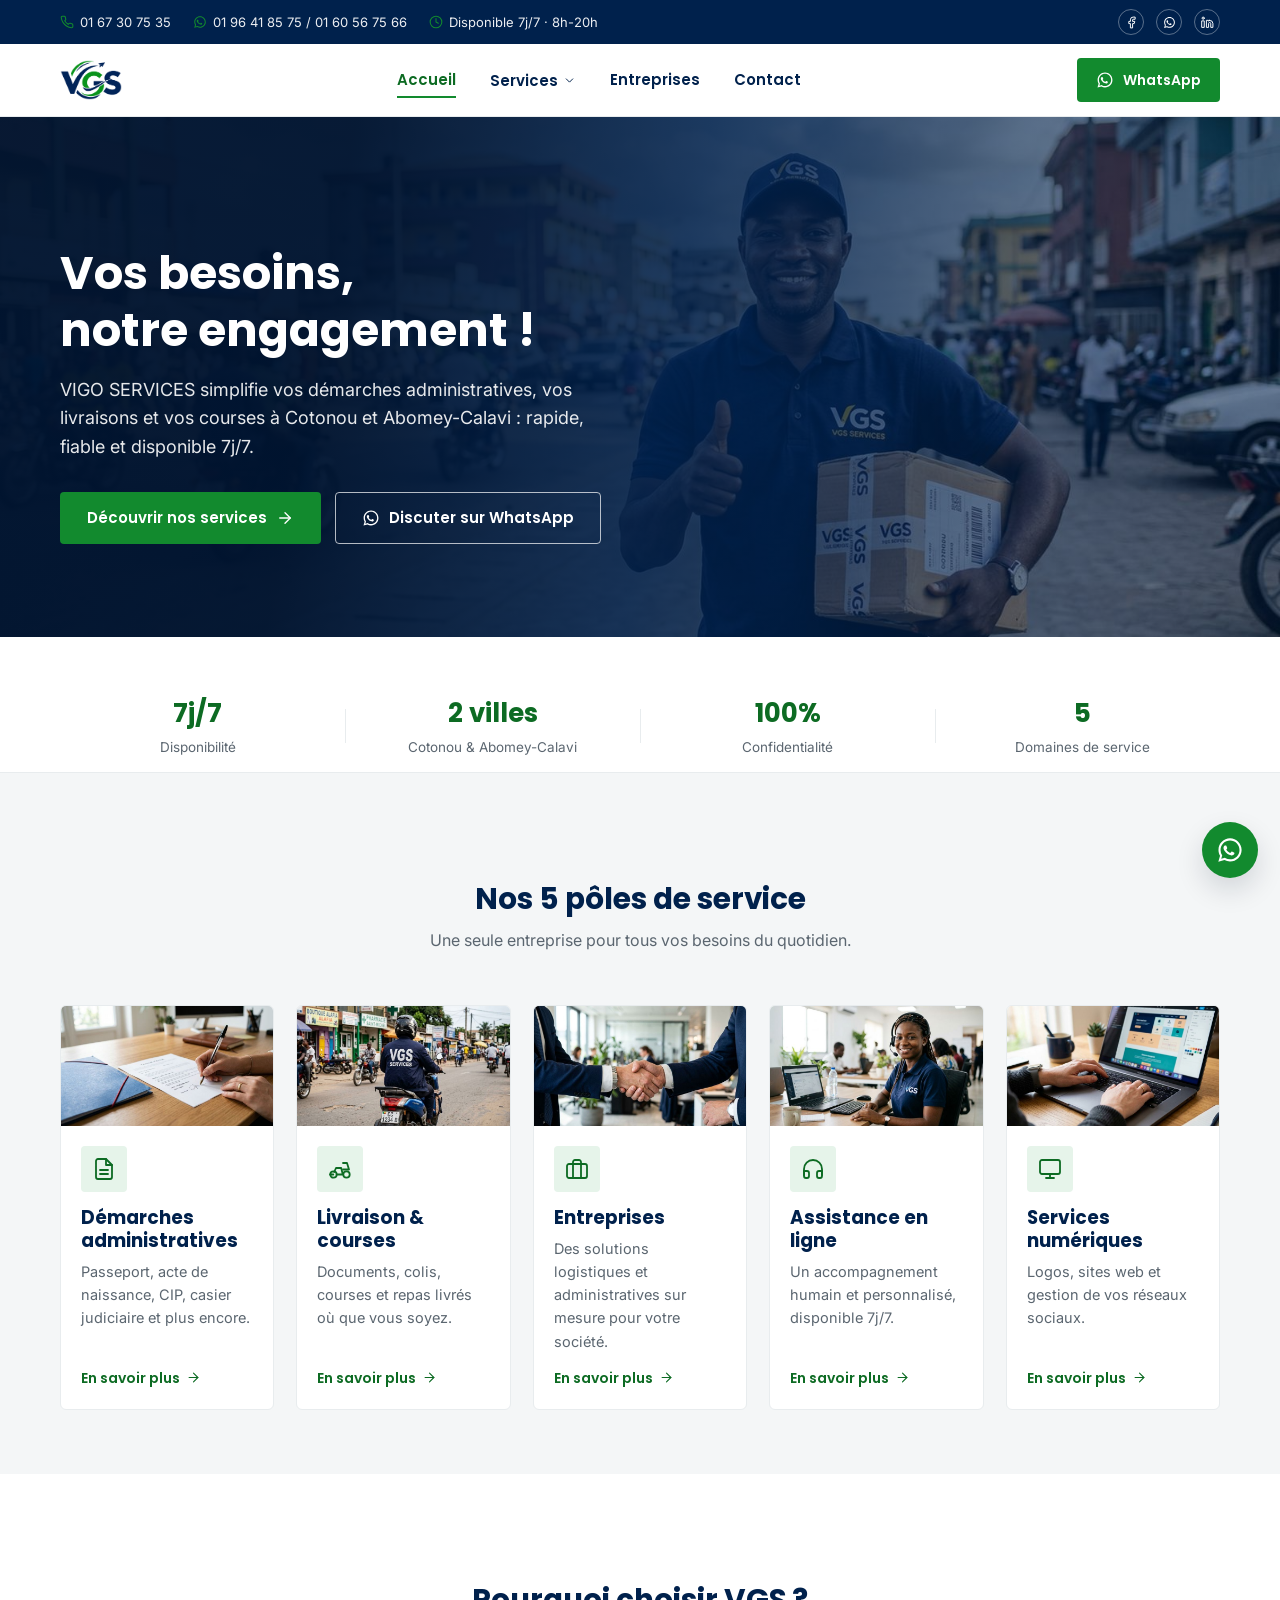
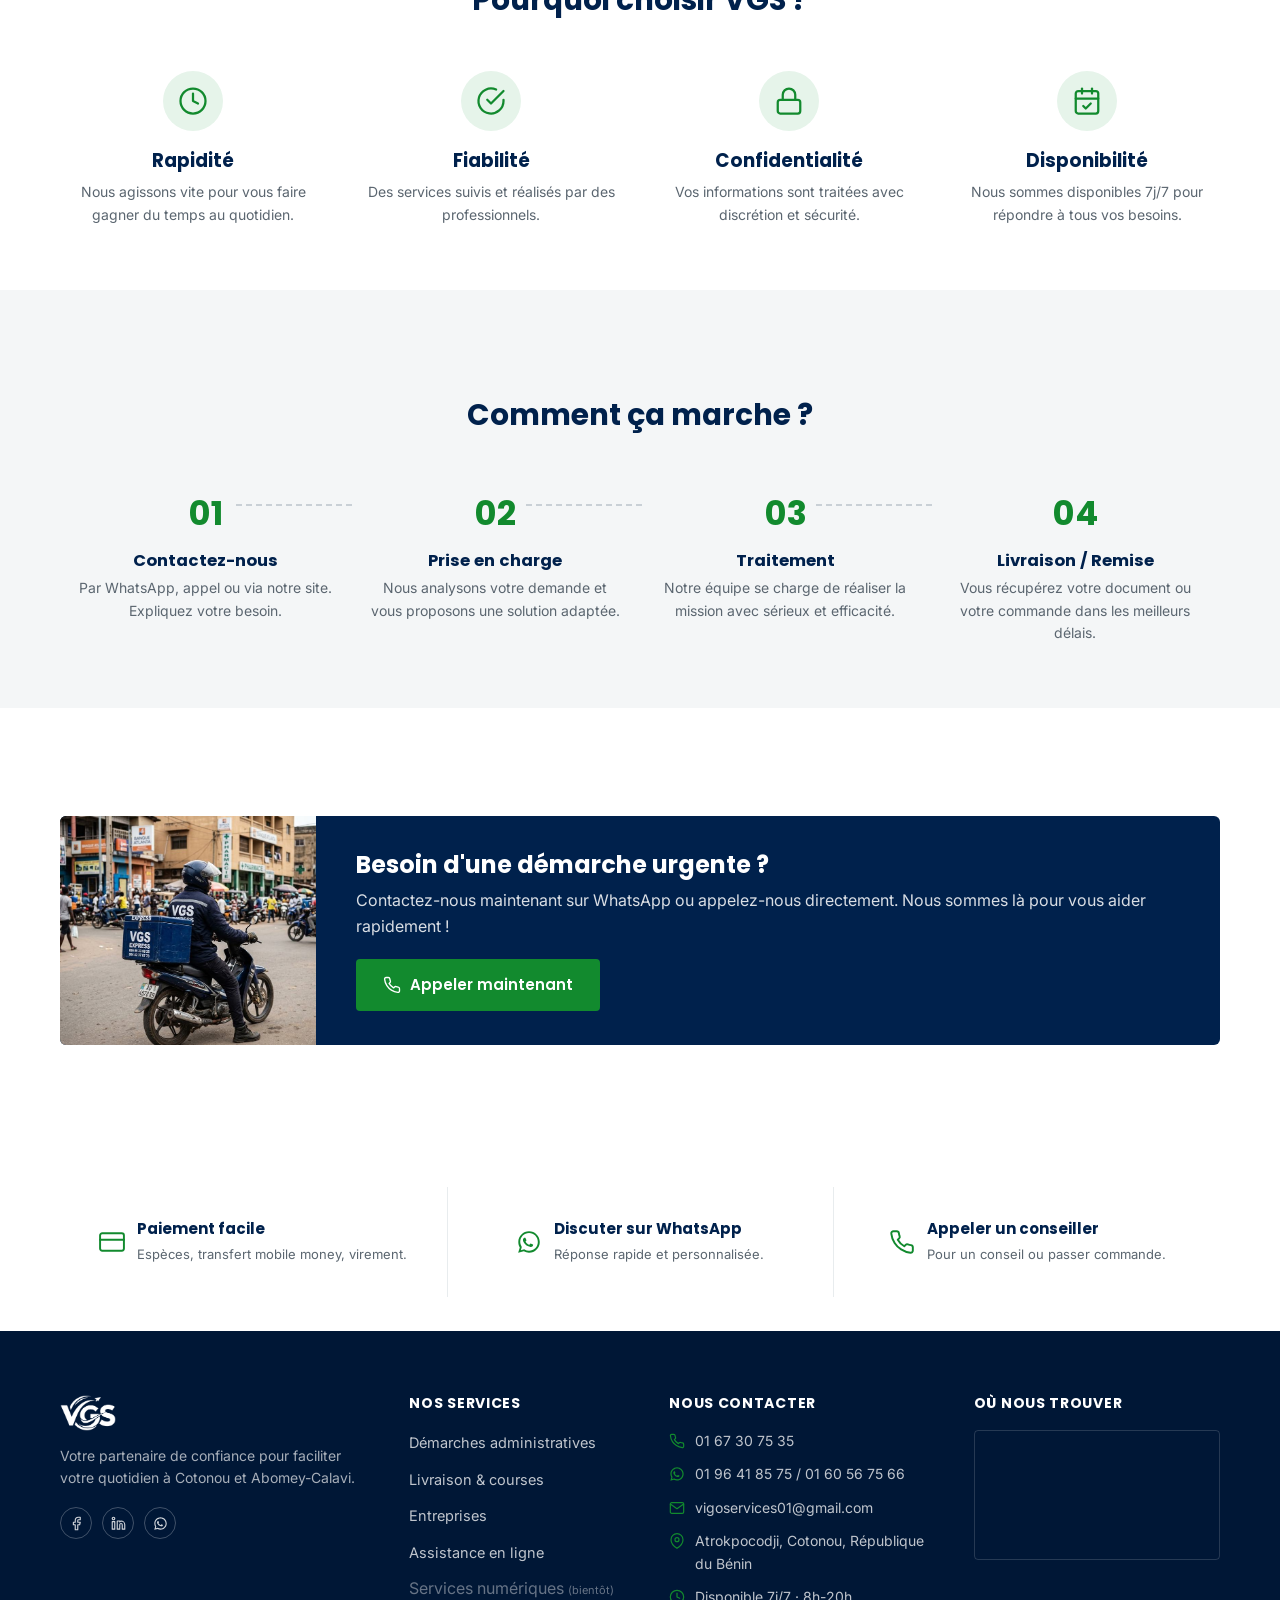
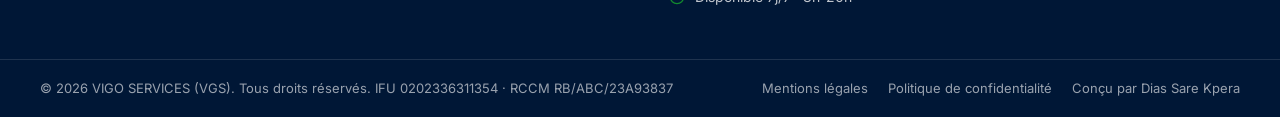
==== commit 475e65e7: "pt" ====
--- a/index.html
+++ b/index.html
@@ -132,7 +132,7 @@
       <button class="mobile-nav__close" aria-label="Fermer le menu"><svg class="icon" aria-hidden="true"><use href="#icon-close"></use></svg></button>
     </div>
     <a class="mobile-nav__link" href="index.html">Accueil</a>
-    <button type="button" class="mobile-nav__link mobile-nav__link--toggle" aria-expanded="true" aria-controls="mobile-services-sub">Services <svg class="icon" aria-hidden="true"><use href="#icon-chevron-down"></use></svg></button>
+    <button type="button" class="mobile-nav__link mobile-nav__link--toggle" aria-expanded="false" aria-controls="mobile-services-sub">Services <svg class="icon" aria-hidden="true"><use href="#icon-chevron-down"></use></svg></button>
     <div class="mobile-nav__sub" id="mobile-services-sub">
       <a href="pages/services-administratifs/index.html">Démarches administratives</a>
       <a href="pages/livraison-courses/index.html">Livraison & Courses</a>
--- a/styles/main.css
+++ b/styles/main.css
@@ -44,8 +44,8 @@
   --container-pad: clamp(16px, 4vw, 20px);
 
   /* Espacements de section — fluides, un seul token pour tous les écrans */
-  --section-py: clamp(40px, 3.6vw + 22px, 88px);
-  --section-gap-head: clamp(28px, 2.4vw + 16px, 48px);
+  --section-py: clamp(56px, 4.2vw + 32px, 104px);
+  --section-gap-head: clamp(34px, 2.6vw + 20px, 52px);
 
   /* Grille fluide de cartes : nombre de colonnes ajusté par largeur mini de carte */
   --card-min: 240px;
@@ -53,7 +53,7 @@
 
 /* ---------- Réinitialisation de base ---------- */
 * { box-sizing: border-box; }
-html { scroll-behavior: smooth; }
+html { scroll-behavior: smooth; overflow-x: hidden; }
 body {
   margin: 0;
   font-family: var(--font-body);
@@ -61,6 +61,8 @@
   background: var(--white);
   line-height: 1.6;
   -webkit-font-smoothing: antialiased;
+  overflow-x: hidden;
+  width: 100%;
 }
 img { max-width: 100%; display: block; }
 .icon { width: 1em; height: 1em; display: inline-block; vertical-align: middle; flex-shrink: 0; }
@@ -283,13 +285,13 @@
 .header__actions { display: flex; align-items: center; gap: 16px; }
 .header__burger {
   display: none;
-  width: 40px; height: 40px;
-  border: 1px solid var(--grey-300);
+  width: 48px; height: 48px;
+  border: none;
   border-radius: var(--radius-sm);
   background: var(--white);
   align-items: center; justify-content: center;
 }
-.header__burger svg { width: 20px; height: 20px; color: var(--navy); }
+.header__burger svg { width: 26px; height: 26px; color: var(--navy); }
 
 /* ---------- Menu mobile ---------- */
 .mobile-nav {
@@ -305,10 +307,10 @@
 .mobile-nav__top { display: flex; align-items: center; justify-content: space-between; margin-bottom: 24px; }
 .mobile-nav__top img { height: 32px; width: auto; }
 .mobile-nav__close {
-  width: 38px; height: 38px; border: 1px solid var(--grey-300); border-radius: var(--radius-sm);
+  width: 48px; height: 48px; border: none; border-radius: var(--radius-sm);
   background: none; display: flex; align-items: center; justify-content: center;
 }
-.mobile-nav__close svg { width: 18px; height: 18px; }
+.mobile-nav__close svg { width: 26px; height: 26px; color: var(--navy); }
 .mobile-nav__link {
   display: block; padding: 15px 4px; font-family: var(--font-heading);
   font-weight: 600; font-size: 17px; color: var(--navy); border-bottom: 1px solid var(--grey-200);
@@ -387,9 +389,25 @@
   gap: 20px;
   padding-top: 34px;
   padding-bottom: 34px;
-}
-.stats__item { text-align: center; border-left: 1px solid var(--grey-200); }
-.stats__item:first-child { border-left: none; }
+  --stats-gap: 20px;
+}
+.stats__item {
+  position: relative;
+  text-align: center;
+  margin-left: calc(var(--stats-gap) / -2);
+  padding-left: calc(var(--stats-gap) / 2);
+}
+.stats__item:first-child { margin-left: 0; padding-left: 0; }
+.stats__item:not(:first-child)::before {
+  content: "";
+  position: absolute;
+  left: 0;
+  top: 50%;
+  transform: translateY(-50%);
+  width: 1px;
+  height: 34px;
+  background: var(--grey-200);
+}
 .stats__num { font-family: var(--font-heading); font-weight: 700; font-size: 26px; color: var(--green-dark); display: block; }
 .stats__num--text { font-size: 20px; }
 .stats__label { font-size: 13.5px; color: var(--grey-600); }
@@ -478,18 +496,20 @@
   display: flex;
   flex-wrap: wrap;
   justify-content: center;
-  gap: 32px;
+  gap: 44px 32px;
 }
 .pillars > * { flex: 1 1 calc(25% - 24px); max-width: calc(25% - 24px); }
 .pillar { text-align: center; }
 .pillar__icon {
-  width: 54px; height: 54px;
-  margin: 0 auto 16px;
+  width: 60px; height: 60px;
+  margin: 0 auto 18px;
+  border-radius: 50%;
+  background: var(--green-pale);
   display: flex; align-items: center; justify-content: center;
 }
-.pillar__icon svg { width: 34px; height: 34px; color: var(--green); }
-.pillar h3 { margin-bottom: 6px; }
-.pillar p { font-size: 14px; margin: 0; }
+.pillar__icon svg { width: 30px; height: 30px; color: var(--green); }
+.pillar h3 { margin-bottom: 8px; }
+.pillar p { font-size: 14px; line-height: 1.65; margin: 0; }
 
 /* ---------- Étapes numérotées ---------- */
 .steps {
@@ -537,6 +557,7 @@
   grid-template-columns: clamp(200px, 20vw, 280px) 1fr;
   align-items: center;
 }
+.cta-banner > * { min-width: 0; }
 .cta-banner__photo { height: 100%; min-height: 190px; }
 .cta-banner__photo img { width: 100%; height: 100%; object-fit: cover; display: block; }
 .cta-banner__body { padding: 34px 40px; }
@@ -596,9 +617,10 @@
   gap: 56px;
   align-items: center;
 }
+.split > * { min-width: 0; }
 .split--reverse { direction: rtl; }
 .split--reverse > * { direction: ltr; }
-.split img { border-radius: var(--radius-lg); width: 100%; }
+.split img { border-radius: var(--radius-lg); width: 100%; height: auto; display: block; }
 .split-list { margin-top: 18px; }
 .split-list li { display: flex; align-items: flex-start; gap: 10px; margin-bottom: 12px; font-size: 15px; color: var(--grey-900); }
 .split-list svg { width: 18px; height: 18px; color: var(--green); flex-shrink: 0; margin-top: 2px; }
@@ -629,7 +651,7 @@
   padding: 30px 34px;
   display: grid;
   grid-template-columns: 1fr 1fr;
-  gap: 14px;
+  gap: 0 18px;
   align-items: start;
 }
 .callback__form textarea,
@@ -638,14 +660,14 @@
 .field--full { grid-column: span 2; }
 
 /* ---------- Formulaires ---------- */
-.field { margin-bottom: 18px; }
+.field { margin-bottom: 24px; }
 .field label {
   display: block; font-family: var(--font-heading); font-weight: 600;
-  font-size: 14px; color: var(--navy); margin-bottom: 7px;
+  font-size: 14px; color: var(--navy); margin-bottom: 9px;
 }
 .field input, .field select, .field textarea {
   width: 100%;
-  padding: 12px 14px;
+  padding: 15px 16px;
   border: 1.5px solid var(--grey-300);
   border-radius: var(--radius-md);
   font-family: var(--font-body);
@@ -656,8 +678,54 @@
 .field input:focus, .field select:focus, .field textarea:focus {
   outline: none; border-color: var(--green);
 }
-.field textarea { resize: vertical; min-height: 120px; }
+.field textarea { resize: vertical; min-height: 130px; line-height: 1.5; }
 .form-grid { display: grid; grid-template-columns: 1fr 1fr; gap: 0 18px; }
+
+/* ---------- Correction du style d'auto-remplissage (Chrome / Safari / Edge) ----------
+   Ces navigateurs imposent un fond jaune/bleu et une police système dès que le
+   champ est rempli automatiquement. L'astuce ci-dessous force, via une box-shadow
+   interne géante et une transition très longue, le fond et la police du site. */
+.field input:-webkit-autofill,
+.field input:-webkit-autofill:hover,
+.field input:-webkit-autofill:active,
+.field select:-webkit-autofill,
+.field select:-webkit-autofill:hover,
+.field select:-webkit-autofill:active,
+.field textarea:-webkit-autofill,
+.field textarea:-webkit-autofill:hover,
+.field textarea:-webkit-autofill:active {
+  -webkit-text-fill-color: var(--grey-900);
+  -webkit-box-shadow: 0 0 0 1000px var(--white) inset;
+  box-shadow: 0 0 0 1000px var(--white) inset;
+  border-color: var(--grey-300);
+  caret-color: var(--grey-900);
+  font-family: var(--font-body);
+  font-size: 14.5px;
+  transition: background-color 9999s ease-in-out 0s, color 9999s ease-in-out 0s;
+}
+.field input:-webkit-autofill:focus,
+.field select:-webkit-autofill:focus,
+.field textarea:-webkit-autofill:focus {
+  -webkit-box-shadow: 0 0 0 1000px var(--white) inset;
+  box-shadow: 0 0 0 1000px var(--white) inset;
+  border-color: var(--green);
+}
+
+/* ---------- Correction du style d'auto-remplissage (Firefox) ---------- */
+.field input:autofill,
+.field select:autofill,
+.field textarea:autofill {
+  filter: none;
+  background-color: var(--white) !important;
+  color: var(--grey-900) !important;
+  border-color: var(--grey-300);
+  font-family: var(--font-body);
+}
+.field input:autofill:focus,
+.field select:autofill:focus,
+.field textarea:autofill:focus {
+  border-color: var(--green);
+}
 
 /* ---------- Bloc contact ---------- */
 .contact-grid {
@@ -797,6 +865,7 @@
 :root {
   --ease-out: cubic-bezier(0.16, 1, 0.3, 1);
   --ease-in-out: cubic-bezier(0.65, 0, 0.35, 1);
+  --ease-soft: cubic-bezier(0.4, 0, 0.2, 1); /* progression régulière, sans "à-coup" — dédiée aux changements de couleur (bordure, fond, texte) */
   --dur-fast: 180ms;   /* hover ponctuel (icônes, liens) */
   --dur-base: 260ms;   /* changement d'état (boutons, cartes simples) */
   --dur-slow: 450ms;   /* cartes riches, menu, en-tête */
@@ -816,10 +885,10 @@
    haut) — l'élément ne se soulève jamais. Active : léger retour au
    plat pour la sensation de clic. Disabled : opacité réduite. */
 .btn {
-  transition: background var(--dur-base) var(--ease-out),
-              color var(--dur-base) var(--ease-out),
-              border-color var(--dur-base) var(--ease-out),
-              box-shadow var(--dur-base) var(--ease-out),
+  transition: background var(--dur-base) var(--ease-soft),
+              color var(--dur-base) var(--ease-soft),
+              border-color var(--dur-base) var(--ease-soft),
+              box-shadow var(--dur-base) var(--ease-soft),
               transform var(--dur-fast) var(--ease-out);
 }
 .btn:active { transform: translateY(0); box-shadow: var(--shadow-sm); transition-duration: 90ms; }
@@ -832,7 +901,7 @@
    Soulignement qui part du centre et rejoint les deux bords au survol
    (scaleX depuis transform-origin: center) — jamais un simple fondu. */
 .nav__link, .nav__dropdown-toggle {
-  transition: color var(--dur-base) var(--ease-out);
+  transition: color var(--dur-base) var(--ease-soft);
 }
 .nav__link::after, .nav__dropdown-toggle::after {
   transition: transform var(--dur-base) var(--ease-out);
@@ -844,20 +913,20 @@
               transform var(--dur-base) var(--ease-out),
               visibility var(--dur-base);
 }
-.nav__dropdown-menu a { transition: background var(--dur-fast) var(--ease-out), color var(--dur-fast) var(--ease-out); }
+.nav__dropdown-menu a { transition: background var(--dur-fast) var(--ease-soft), color var(--dur-fast) var(--ease-soft); }
 
 .link-arrow svg { transition: transform var(--dur-base) var(--ease-out); }
 
 .footer ul li a, .footer__bottom-links a, .breadcrumb a, .topbar__item a {
-  transition: color var(--dur-base) var(--ease-out);
+  transition: color var(--dur-base) var(--ease-soft);
 }
 .topbar__social a, .footer__social a {
-  transition: background var(--dur-base) var(--ease-out),
-              border-color var(--dur-base) var(--ease-out);
+  transition: background var(--dur-base) var(--ease-soft),
+              border-color var(--dur-base) var(--ease-soft);
 }
 
 .mobile-nav__link, .mobile-nav__sub a {
-  transition: color var(--dur-base) var(--ease-out), padding-left var(--dur-base) var(--ease-out);
+  transition: color var(--dur-base) var(--ease-soft), padding-left var(--dur-base) var(--ease-out);
 }
 .mobile-nav__link:hover, .mobile-nav__sub a:hover { padding-left: 4px; color: var(--green-dark); }
 
@@ -866,34 +935,34 @@
    soulèvement ni de grossissement d'ombre. Seul le contenu interne
    (icône, photo) peut bouger légèrement pour signaler l'interaction. */
 .svc-card {
-  transition: border-color var(--dur-slow) var(--ease-out);
+  transition: border-color var(--dur-slow) var(--ease-soft);
 }
 .svc-card:hover { border-color: var(--green); }
 .svc-card__photo img { transition: transform var(--dur-slow) var(--ease-out); }
 .svc-card:hover .svc-card__photo img { transform: scale(1.06); }
-.svc-card__icon { transition: background var(--dur-base) var(--ease-out), transform var(--dur-base) var(--ease-out); }
-.svc-card__icon svg { transition: color var(--dur-base) var(--ease-out); }
+.svc-card__icon { transition: background var(--dur-base) var(--ease-soft), transform var(--dur-base) var(--ease-out); }
+.svc-card__icon svg { transition: color var(--dur-base) var(--ease-soft); }
 .svc-card:hover .svc-card__icon { background: var(--green); transform: scale(1.06); }
 .svc-card:hover .svc-card__icon svg { color: var(--white); }
 
-.check-card { transition: border-color var(--dur-base) var(--ease-out); }
+.check-card { transition: border-color var(--dur-slow) var(--ease-soft); }
 .check-card:hover { border-color: var(--green); }
-.check-card__mark { transition: background var(--dur-base) var(--ease-out), transform var(--dur-base) var(--ease-out); }
-.check-card__mark svg { transition: color var(--dur-base) var(--ease-out); }
+.check-card__mark { transition: background var(--dur-base) var(--ease-soft), transform var(--dur-base) var(--ease-out); }
+.check-card__mark svg { transition: color var(--dur-base) var(--ease-soft); }
 .check-card:hover .check-card__mark { background: var(--green); transform: scale(1.08); }
 .check-card:hover .check-card__mark svg { color: var(--white); }
 
-.testimonial { transition: border-color var(--dur-base) var(--ease-out); }
+.testimonial { transition: border-color var(--dur-slow) var(--ease-soft); }
 .testimonial:hover { border-color: var(--green); }
 
 /* ---------- 6. Piliers, étapes, mini-actions ---------- */
-.pillar__icon svg { transition: transform var(--dur-base) var(--ease-out), color var(--dur-base) var(--ease-out); }
+.pillar__icon svg { transition: transform var(--dur-base) var(--ease-out), color var(--dur-base) var(--ease-soft); }
 .pillar:hover .pillar__icon svg { transform: scale(1.12) rotate(-4deg); color: var(--green-dark); }
 
 .step__num { display: inline-block; transition: transform var(--dur-base) var(--ease-out); }
 .step:hover .step__num { transform: translateY(-3px); }
 
-.mini-action { transition: background var(--dur-base) var(--ease-out); }
+.mini-action { transition: background var(--dur-base) var(--ease-soft); }
 .mini-action:hover { background: var(--grey-100); }
 .mini-action svg { transition: transform var(--dur-base) var(--ease-out); }
 .mini-action:hover svg { transform: scale(1.1); }
@@ -904,7 +973,7 @@
    s'appuient sur la validation native du navigateur : aucune fausse
    confirmation d'envoi n'est simulée. */
 .field input, .field select, .field textarea {
-  transition: border-color var(--dur-base) var(--ease-out);
+  transition: border-color var(--dur-base) var(--ease-soft);
 }
 .field input:hover, .field select:hover, .field textarea:hover { border-color: var(--grey-600); }
 .field.is-touched input:invalid, .field.is-touched select:invalid, .field.is-touched textarea:invalid {
@@ -944,10 +1013,19 @@
    Respiration très discrète pour attirer l'œil sans jamais distraire ;
    suspendue au survol pour laisser place au retour tactile direct. */
 .float-whatsapp {
-  transition: background var(--dur-base) var(--ease-out);
+  transition: background var(--dur-base) var(--ease-soft),
+              opacity var(--dur-base) var(--ease-out),
+              transform var(--dur-base) var(--ease-out);
   animation: floatPulse 2.8s var(--ease-in-out) infinite;
 }
 .float-whatsapp:hover { background: var(--green-dark); animation-play-state: paused; }
+/* Masqué quand un bouton WhatsApp équivalent (carte agent, CTA de page)
+   est déjà visible à l'écran : évite le doublon superposé au tap. */
+.float-whatsapp.is-hidden {
+  opacity: 0;
+  transform: scale(0.85);
+  pointer-events: none;
+}
 @keyframes floatPulse {
   0%, 100% { box-shadow: var(--shadow-lg); }
   50% { box-shadow: var(--shadow-lg), 0 0 0 8px rgba(18, 138, 46, 0.12); }
@@ -1068,7 +1146,7 @@
   }
   .check-grid > * { flex-basis: calc(50% - 9px); max-width: calc(50% - 9px); }
 
-  .pillars { gap: 32px 20px; }
+  .pillars { gap: 40px 20px; }
   .pillars > * { flex-basis: calc(50% - 10px); max-width: calc(50% - 10px); }
 
   .steps:not(.steps--3) { gap: 32px 24px; }
@@ -1080,6 +1158,14 @@
   .split { grid-template-columns: 1fr; gap: 32px; }
   .split--reverse { direction: ltr; }
   .split img { max-height: 340px; object-fit: cover; }
+  /* Le bloc empile l'image et le texte en une seule colonne : l'effet de
+     glissement latéral gauche/droite n'a plus de sens et peut pousser le
+     texte hors de l'écran (rogné par overflow-x: hidden). On bascule sur
+     une apparition verticale, cohérente avec la mise en page empilée. */
+  .split .reveal.reveal-armed[data-reveal="left"],
+  .split .reveal.reveal-armed[data-reveal="right"] {
+    transform: translateY(var(--reveal-distance));
+  }
 
   .callback { grid-template-columns: 1fr; }
   .callback__intro { border-left: none; border-top: 4px solid var(--green); }
@@ -1112,8 +1198,9 @@
 
   .page-hero { padding-bottom: 44px; }
 
-  .stats .container { grid-template-columns: repeat(2, 1fr); gap: 22px 12px; padding-top: 26px; padding-bottom: 26px; }
-  .stats__item:nth-child(3) { border-left: none; }
+  .stats .container { grid-template-columns: repeat(2, 1fr); gap: 22px 12px; padding-top: 26px; padding-bottom: 26px; --stats-gap: 12px; }
+  .stats__item:nth-child(3) { margin-left: 0; padding-left: 0; }
+  .stats__item:nth-child(3)::before { display: none; }
 
   .card-grid > *, .card-grid--5 > *, .card-grid--2 > *, .card-grid--3 > *, .check-grid > * {
     flex-basis: 100%; max-width: 100%;
@@ -1122,7 +1209,7 @@
   .svc-card__photo { aspect-ratio: 16 / 10; }
 
   .pillars > * { flex-basis: calc(50% - 7px); max-width: calc(50% - 7px); }
-  .pillars { gap: 26px 14px; }
+  .pillars { gap: 30px 14px; }
 
   .steps > *, .steps--3 > * { flex-basis: 100%; max-width: 100%; }
   .steps, .steps--3 { gap: 28px; }
@@ -1175,9 +1262,20 @@
   .hero__content { padding-top: clamp(48px, 12vw, 64px); padding-bottom: 40px; }
 
   .pillars > * { flex-basis: 100%; max-width: 100%; }
-  .pillars { gap: 22px; }
-  .pillar { display: flex; align-items: flex-start; gap: 14px; text-align: left; }
-  .pillar__icon { margin: 0; flex-shrink: 0; }
+  .pillars { gap: 0; }
+  .pillar {
+    display: flex;
+    align-items: flex-start;
+    gap: 18px;
+    text-align: left;
+    padding: 20px 0;
+  }
+  .pillar:not(:last-child) { border-bottom: 1px solid var(--grey-200); }
+  .pillar:first-child { padding-top: 0; }
+  .pillar:last-child { padding-bottom: 0; }
+  .pillar__icon { width: 48px; height: 48px; margin: 0; flex-shrink: 0; }
+  .pillar__icon svg { width: 24px; height: 24px; }
+  .pillar h3 { margin-bottom: 5px; }
 
   .svc-card__body { padding: 18px; }
   .check-card { padding: 18px 18px 18px 50px; }
@@ -1212,7 +1310,7 @@
   .hero h1 { letter-spacing: -0.01em; }
   .hero p, .page-hero p { font-size: 14.5px; }
 
-  .stats .container { gap: 18px 10px; }
+  .stats .container { gap: 18px 10px; --stats-gap: 10px; }
   .stats__num { font-size: 22px; }
   .stats__label { font-size: 12.5px; }
 
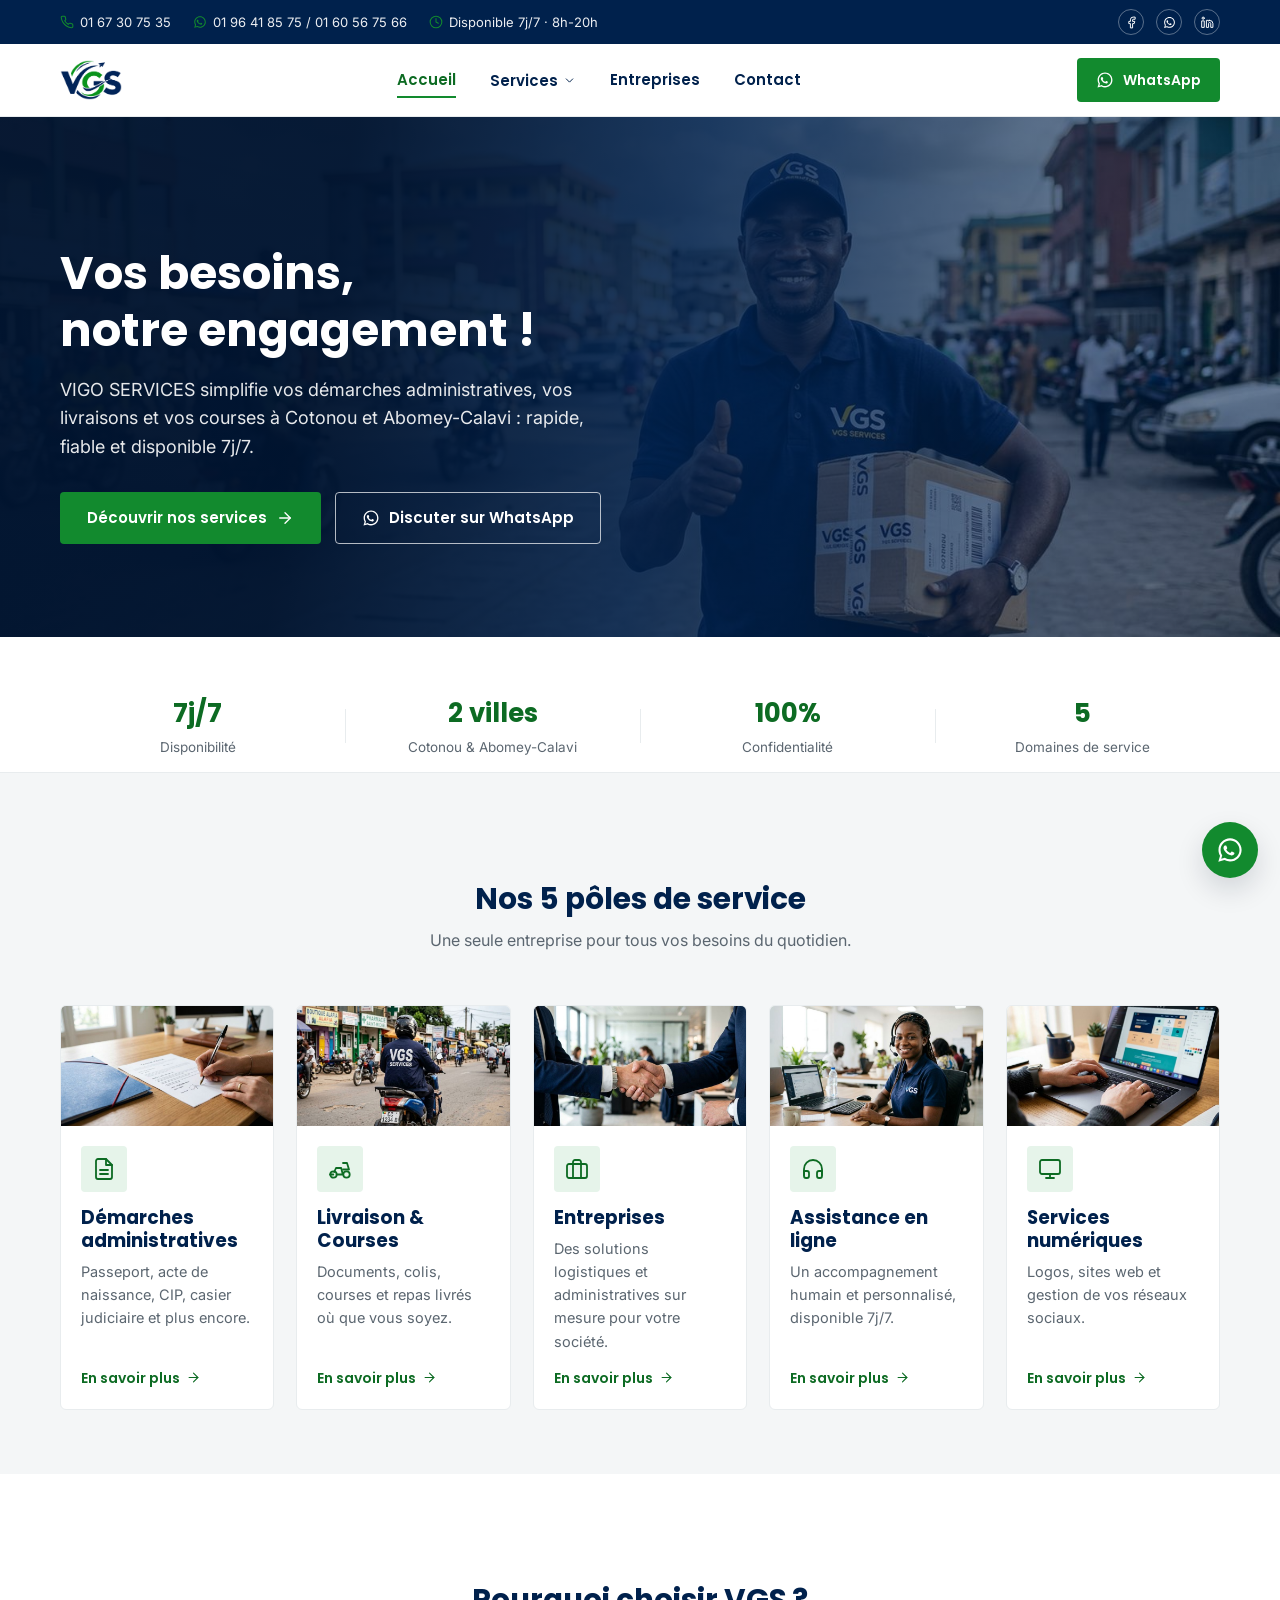
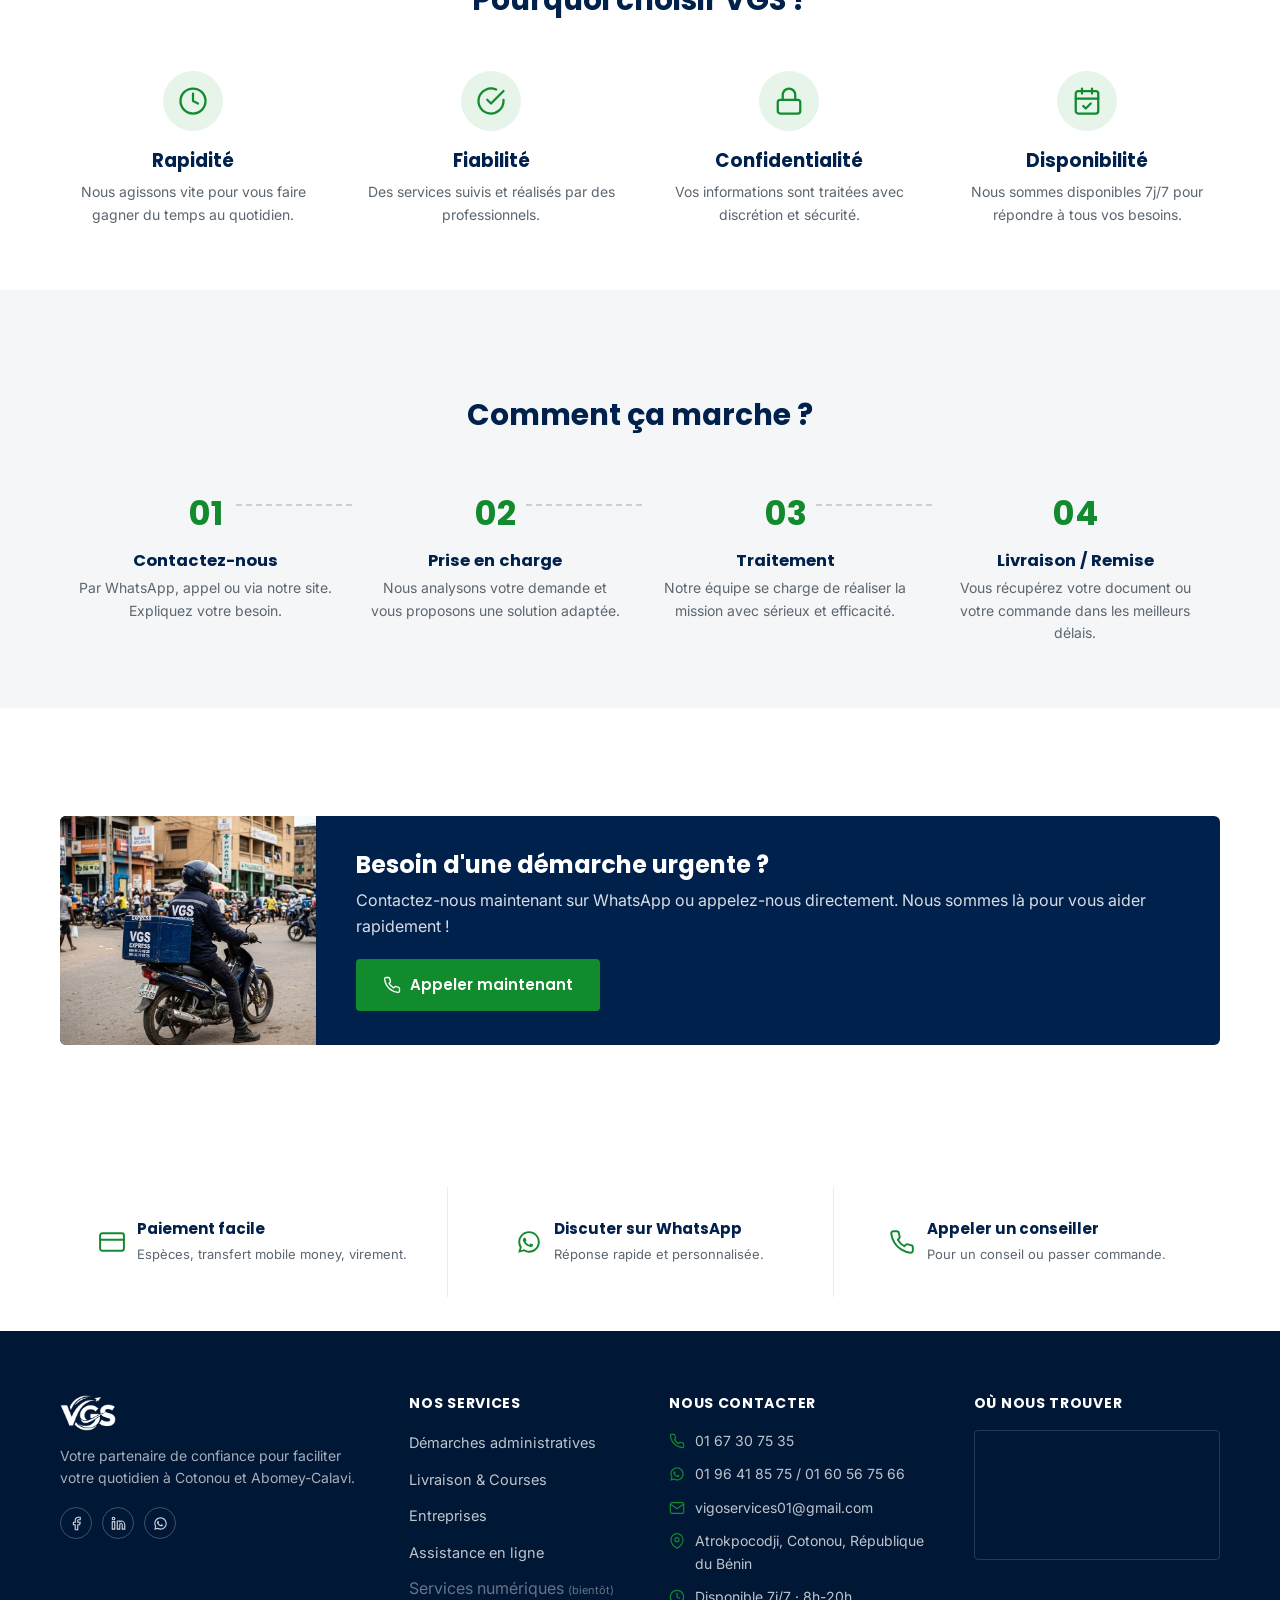
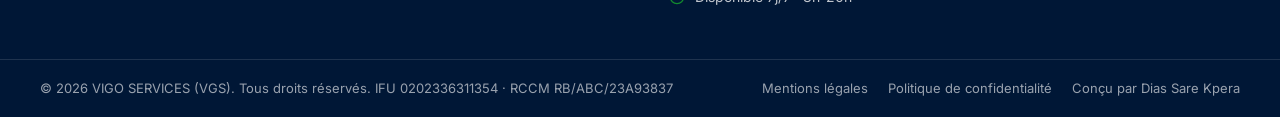
==== commit d84ed7dc: "pr" ====
--- a/index.html
+++ b/index.html
@@ -150,8 +150,8 @@
     <div class="hero__overlay"></div>
     <div class="container">
       <div class="hero__content">
-        <h1>Vos besoins,<br>notre engagement !</h1>
-        <p>VIGO SERVICES simplifie vos démarches administratives, vos livraisons et vos courses à Cotonou et Abomey-Calavi : rapide, fiable et disponible 7j/7.</p>
+        <h1>Vos besoins,<br>notre engagement !</h1>
+        <p>VIGO SERVICES simplifie vos démarches administratives, vos livraisons et vos courses à Cotonou et Abomey-Calavi : rapide, fiable et disponible 7j/7.</p>
         <div class="hero__actions">
           <a class="btn btn--accent" href="pages/services-administratifs/index.html">Découvrir nos services <svg class="icon" aria-hidden="true"><use href="#icon-arrow-right"></use></svg></a>
           <a class="btn btn--outline-light" href="https://wa.me/2290196418575" target="_blank" rel="noopener"><svg class="icon" aria-hidden="true"><use href="#icon-whatsapp"></use></svg> Discuter sur WhatsApp</a>
@@ -189,7 +189,7 @@
           <div class="svc-card__photo"><img src="assets/img/card-livraison.jpg" alt="Livraison et courses" width="800" height="450" loading="lazy" decoding="async"></div>
           <div class="svc-card__body">
             <div class="svc-card__icon"><svg class="icon" aria-hidden="true"><use href="#icon-delivery"></use></svg></div>
-            <h3>Livraison & courses</h3>
+            <h3>Livraison & Courses</h3>
             <p>Documents, colis, courses et repas livrés où que vous soyez.</p>
             <a class="link-arrow" href="pages/livraison-courses/index.html">En savoir plus <svg class="icon" aria-hidden="true"><use href="#icon-arrow-right"></use></svg></a>
           </div>
@@ -228,7 +228,7 @@
   <section class="section">
     <div class="container">
       <div class="section-head">
-        <h2>Pourquoi choisir VGS ?</h2>
+        <h2>Pourquoi choisir VGS ?</h2>
       </div>
       <div class="pillars">
         <div class="pillar">
@@ -258,7 +258,7 @@
   <section class="section section--alt">
     <div class="container">
       <div class="section-head">
-        <h2>Comment ça marche ?</h2>
+        <h2>Comment ça marche ?</h2>
       </div>
       <div class="steps">
         <div class="step">
@@ -290,8 +290,8 @@
       <div class="cta-banner">
         <div class="cta-banner__photo"><img src="assets/img/cta-urgence.jpg" alt="Coursier VGS" width="900" height="675" loading="lazy" decoding="async"></div>
         <div class="cta-banner__body">
-          <h2>Besoin d'une démarche urgente ?</h2>
-          <p>Contactez-nous maintenant sur WhatsApp ou appelez-nous directement. Nous sommes là pour vous aider rapidement !</p>
+          <h2>Besoin d'une démarche urgente ?</h2>
+          <p>Contactez-nous maintenant sur WhatsApp ou appelez-nous directement. Nous sommes là pour vous aider rapidement !</p>
           <a class="btn btn--accent" href="tel:+2290167307535"><svg class="icon" aria-hidden="true"><use href="#icon-phone"></use></svg> Appeler maintenant</a>
         </div>
       </div>
@@ -326,7 +326,7 @@
         <h4>Nos services</h4>
         <ul>
           <li><a href="pages/services-administratifs/index.html">Démarches administratives</a></li>
-          <li><a href="pages/livraison-courses/index.html">Livraison & courses</a></li>
+          <li><a href="pages/livraison-courses/index.html">Livraison & Courses</a></li>
           <li><a href="pages/entreprises/index.html">Entreprises</a></li>
           <li><a href="pages/contact/index.html">Assistance en ligne</a></li>
           <li><span class="footer__disabled">Services numériques <span class="badge-soon">(bientôt)</span></span></li>
--- a/styles/main.css
+++ b/styles/main.css
@@ -618,6 +618,32 @@
   align-items: center;
 }
 .split > * { min-width: 0; }
+
+/* Sécurité anti-débordement mobile : par défaut, un enfant de grille/flex
+   refuse de rétrécir sous la taille de son contenu le plus large (un
+   <select>, un champ de formulaire...). Sans ce reset, ces blocs peuvent
+   dépasser la largeur de l'écran sur mobile — silencieusement masqué par
+   overflow-x:hidden, donnant un contenu "collé à gauche" avec un vide
+   sur le bord droit. Déjà appliqué à .split ci-dessus ; étendu ici à
+   toutes les autres grilles/flex du site. */
+.contact-grid > *,
+.callback__form > *,
+.form-grid > *,
+.footer .container > *,
+.stats .container > *,
+.trio-stats > *,
+.photo-collage > *,
+.card-grid > *,
+.card-grid--5 > *,
+.card-grid--2 > *,
+.card-grid--3 > *,
+.check-grid > *,
+.pillars > *,
+.steps > *,
+.mini-actions > *,
+.testimonials > * {
+  min-width: 0;
+}
 .split--reverse { direction: rtl; }
 .split--reverse > * { direction: ltr; }
 .split img { border-radius: var(--radius-lg); width: 100%; height: auto; display: block; }
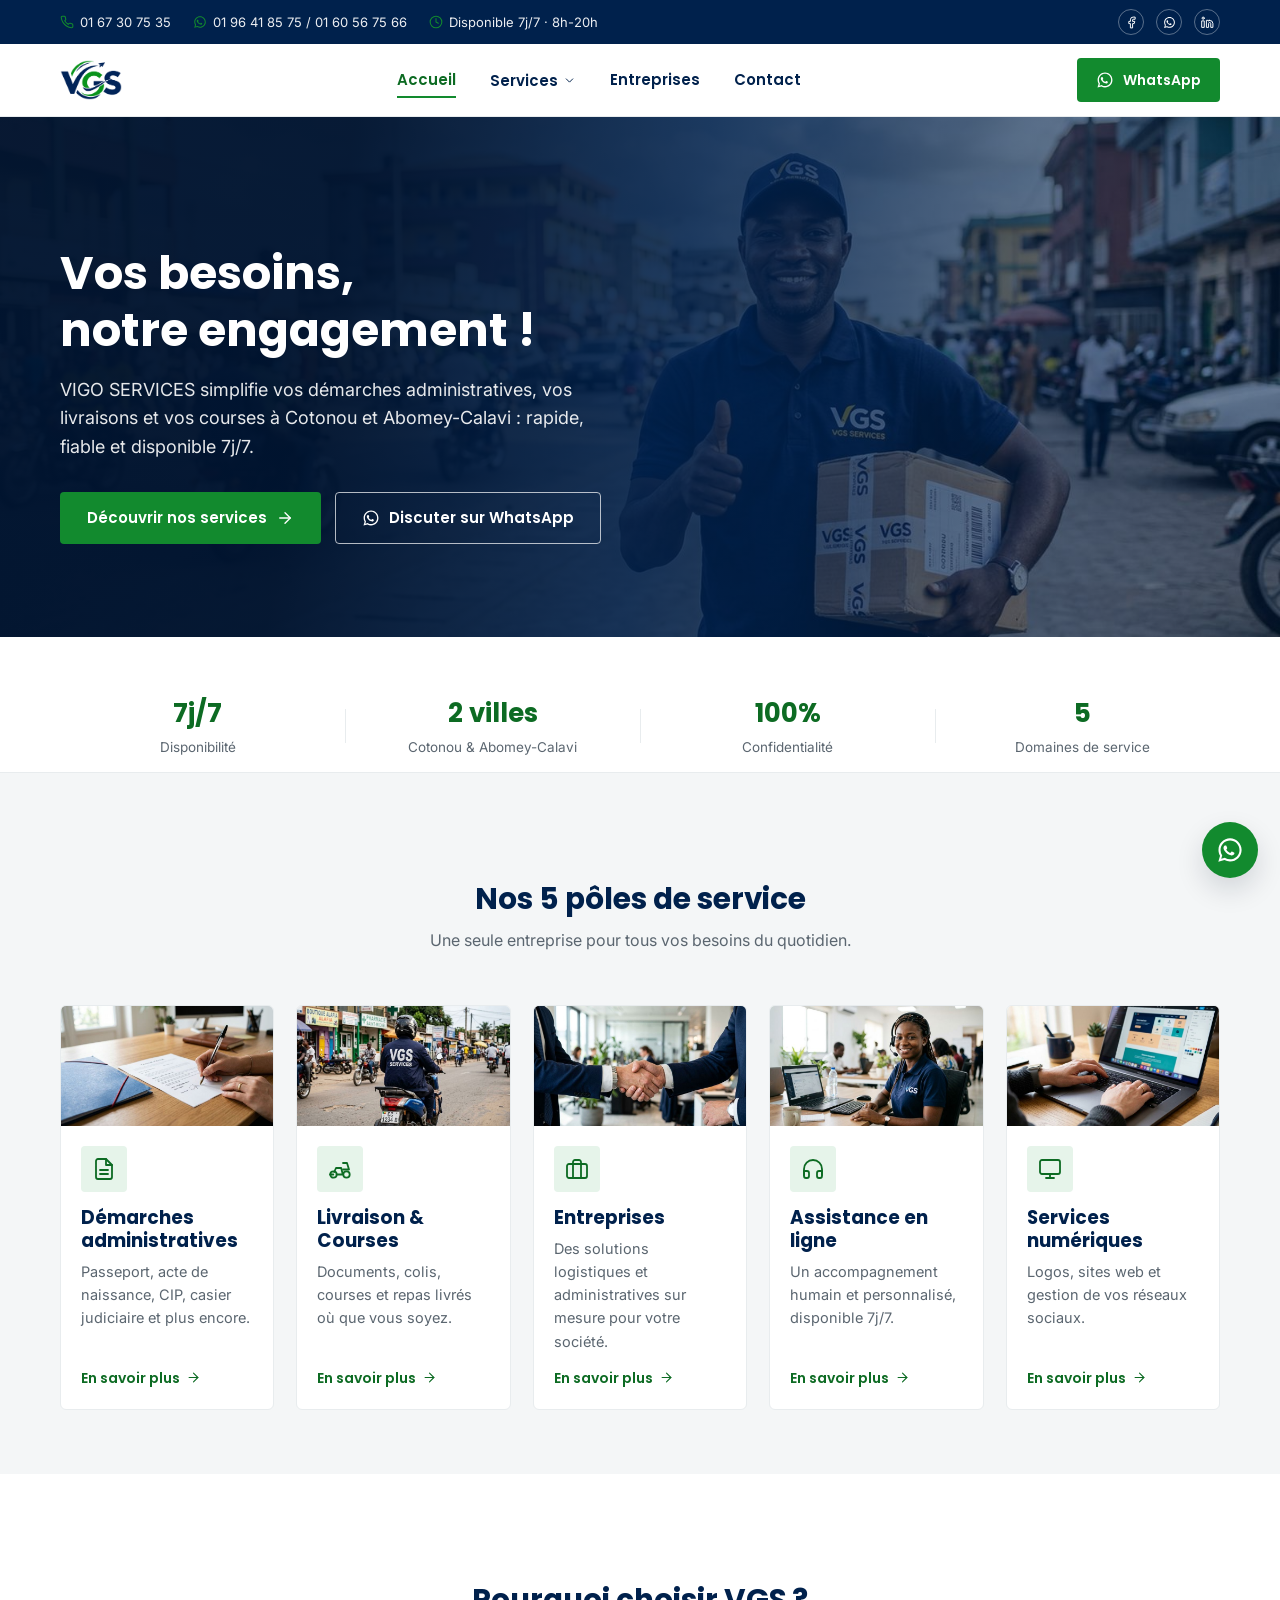
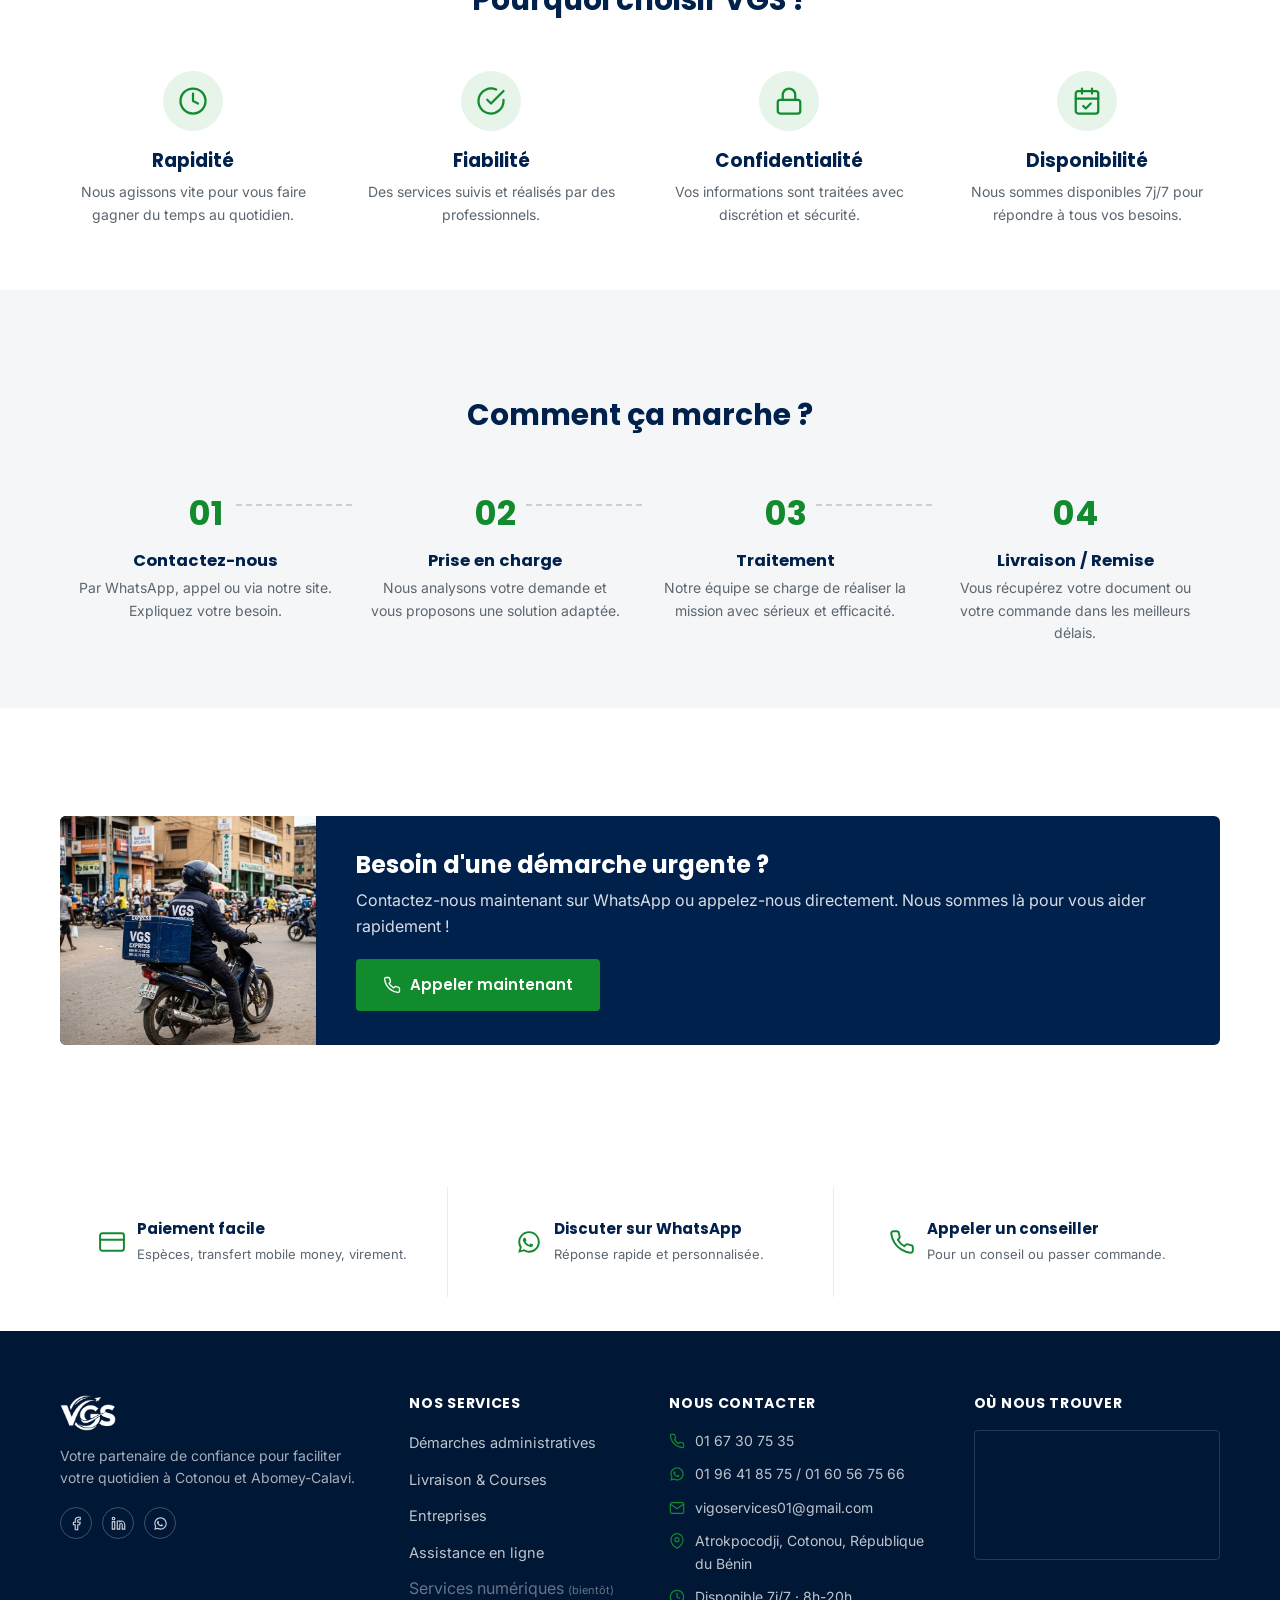
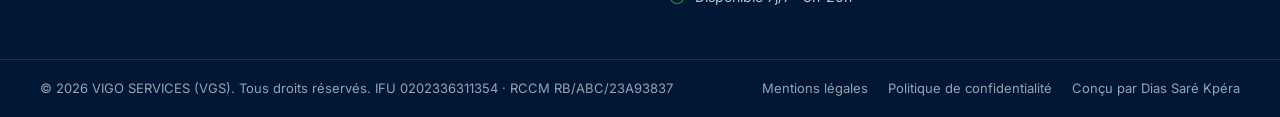
==== commit 1083fe60: "pb" ====
--- a/index.html
+++ b/index.html
@@ -12,12 +12,17 @@
 <meta property="og:locale" content="fr_FR">
 <meta property="og:title" content="VIGO SERVICES (VGS) | Vos besoins, notre engagement">
 <meta property="og:description" content="VIGO SERVICES facilite vos démarches administratives, vos livraisons et vos courses à Cotonou et Abomey-Calavi. Rapide, fiable, disponible 7j/7.">
-<meta property="og:url" content="/">
-<meta property="og:image" content="assets/img/hero-accueil.jpg">
+<meta property="og:url" content="https://vigo-services.onrender.com/">
+<meta property="og:image" content="https://vigo-services.onrender.com/assets/img/og-image.jpg">
+<meta property="og:image:secure_url" content="https://vigo-services.onrender.com/assets/img/og-image.jpg">
+<meta property="og:image:type" content="image/jpeg">
+<meta property="og:image:width" content="1200">
+<meta property="og:image:height" content="630">
+<meta property="og:image:alt" content="Logo VIGO SERVICES (VGS)">
 <meta name="twitter:card" content="summary_large_image">
 <meta name="twitter:title" content="VIGO SERVICES (VGS) | Vos besoins, notre engagement">
 <meta name="twitter:description" content="VIGO SERVICES facilite vos démarches administratives, vos livraisons et vos courses à Cotonou et Abomey-Calavi. Rapide, fiable, disponible 7j/7.">
-<meta name="twitter:image" content="assets/img/hero-accueil.jpg">
+<meta name="twitter:image" content="https://vigo-services.onrender.com/assets/img/og-image.jpg">
 <link rel="icon" href="assets/img/logo.png">
 <link rel="stylesheet" href="styles/main.css">
 <link rel="preconnect" href="https://fonts.googleapis.com">
@@ -355,7 +360,7 @@
         <div class="footer__bottom-links">
           <a href="#">Mentions légales</a>
           <a href="#">Politique de confidentialité</a>
-          <span>Conçu par <a href="https://dsk.ink" target="_blank" rel="noopener">Dias Sare Kpera</a></span>
+          <span>Conçu par <a href="https://dsk.ink" target="_blank" rel="noopener">Dias Saré Kpéra</a></span>
         </div>
       </div>
     </div>
--- a/styles/main.css
+++ b/styles/main.css
@@ -390,14 +390,16 @@
   padding-top: 34px;
   padding-bottom: 34px;
   --stats-gap: 20px;
+  --stats-pad: 14px;
 }
 .stats__item {
   position: relative;
   text-align: center;
   margin-left: calc(var(--stats-gap) / -2);
-  padding-left: calc(var(--stats-gap) / 2);
-}
-.stats__item:first-child { margin-left: 0; padding-left: 0; }
+  padding-left: calc(var(--stats-gap) / 2 + var(--stats-pad));
+  padding-right: var(--stats-pad);
+}
+.stats__item:first-child { margin-left: 0; padding-left: var(--stats-pad); }
 .stats__item:not(:first-child)::before {
   content: "";
   position: absolute;
@@ -1224,7 +1226,7 @@
 
   .page-hero { padding-bottom: 44px; }
 
-  .stats .container { grid-template-columns: repeat(2, 1fr); gap: 22px 12px; padding-top: 26px; padding-bottom: 26px; --stats-gap: 12px; }
+  .stats .container { grid-template-columns: repeat(2, 1fr); gap: 22px 12px; padding-top: 26px; padding-bottom: 26px; --stats-gap: 12px; --stats-pad: 10px; }
   .stats__item:nth-child(3) { margin-left: 0; padding-left: 0; }
   .stats__item:nth-child(3)::before { display: none; }
 
@@ -1336,7 +1338,7 @@
   .hero h1 { letter-spacing: -0.01em; }
   .hero p, .page-hero p { font-size: 14.5px; }
 
-  .stats .container { gap: 18px 10px; --stats-gap: 10px; }
+  .stats .container { gap: 18px 10px; --stats-gap: 10px; --stats-pad: 8px; }
   .stats__num { font-size: 22px; }
   .stats__label { font-size: 12.5px; }
 
